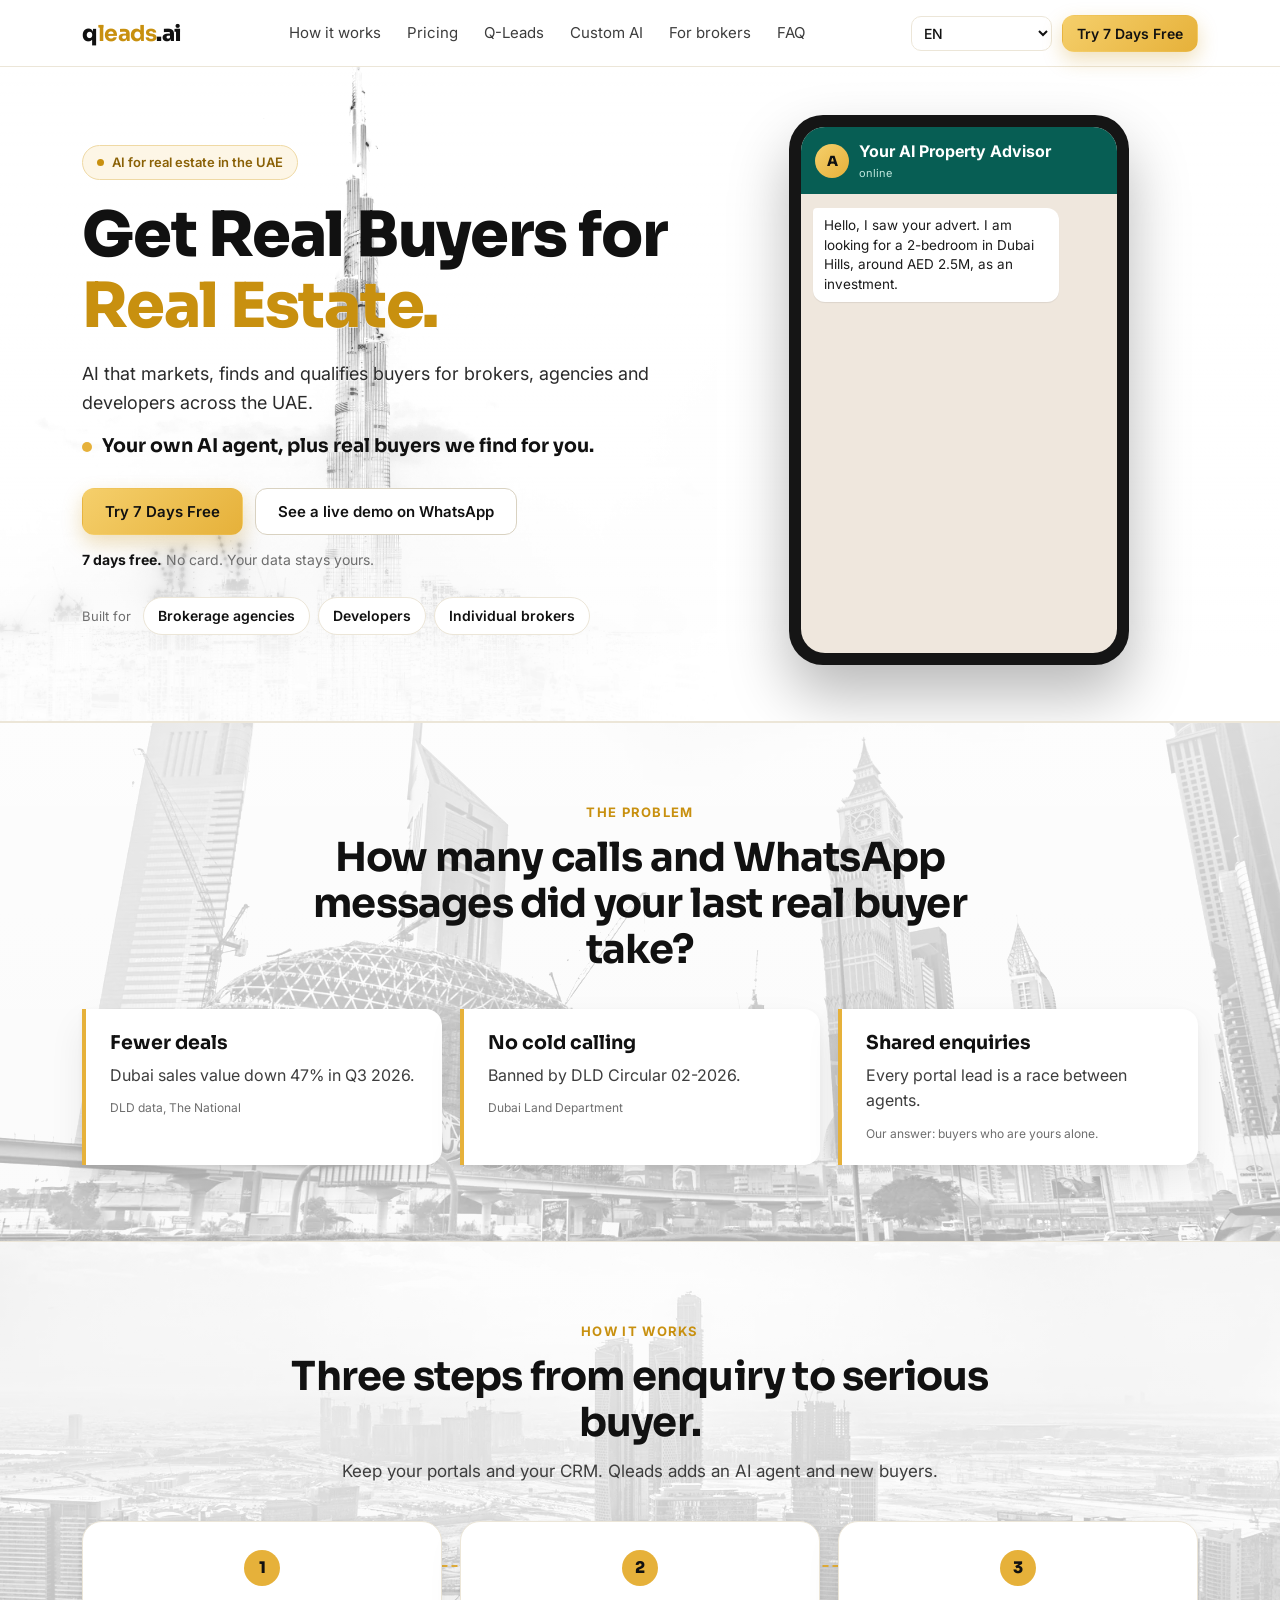
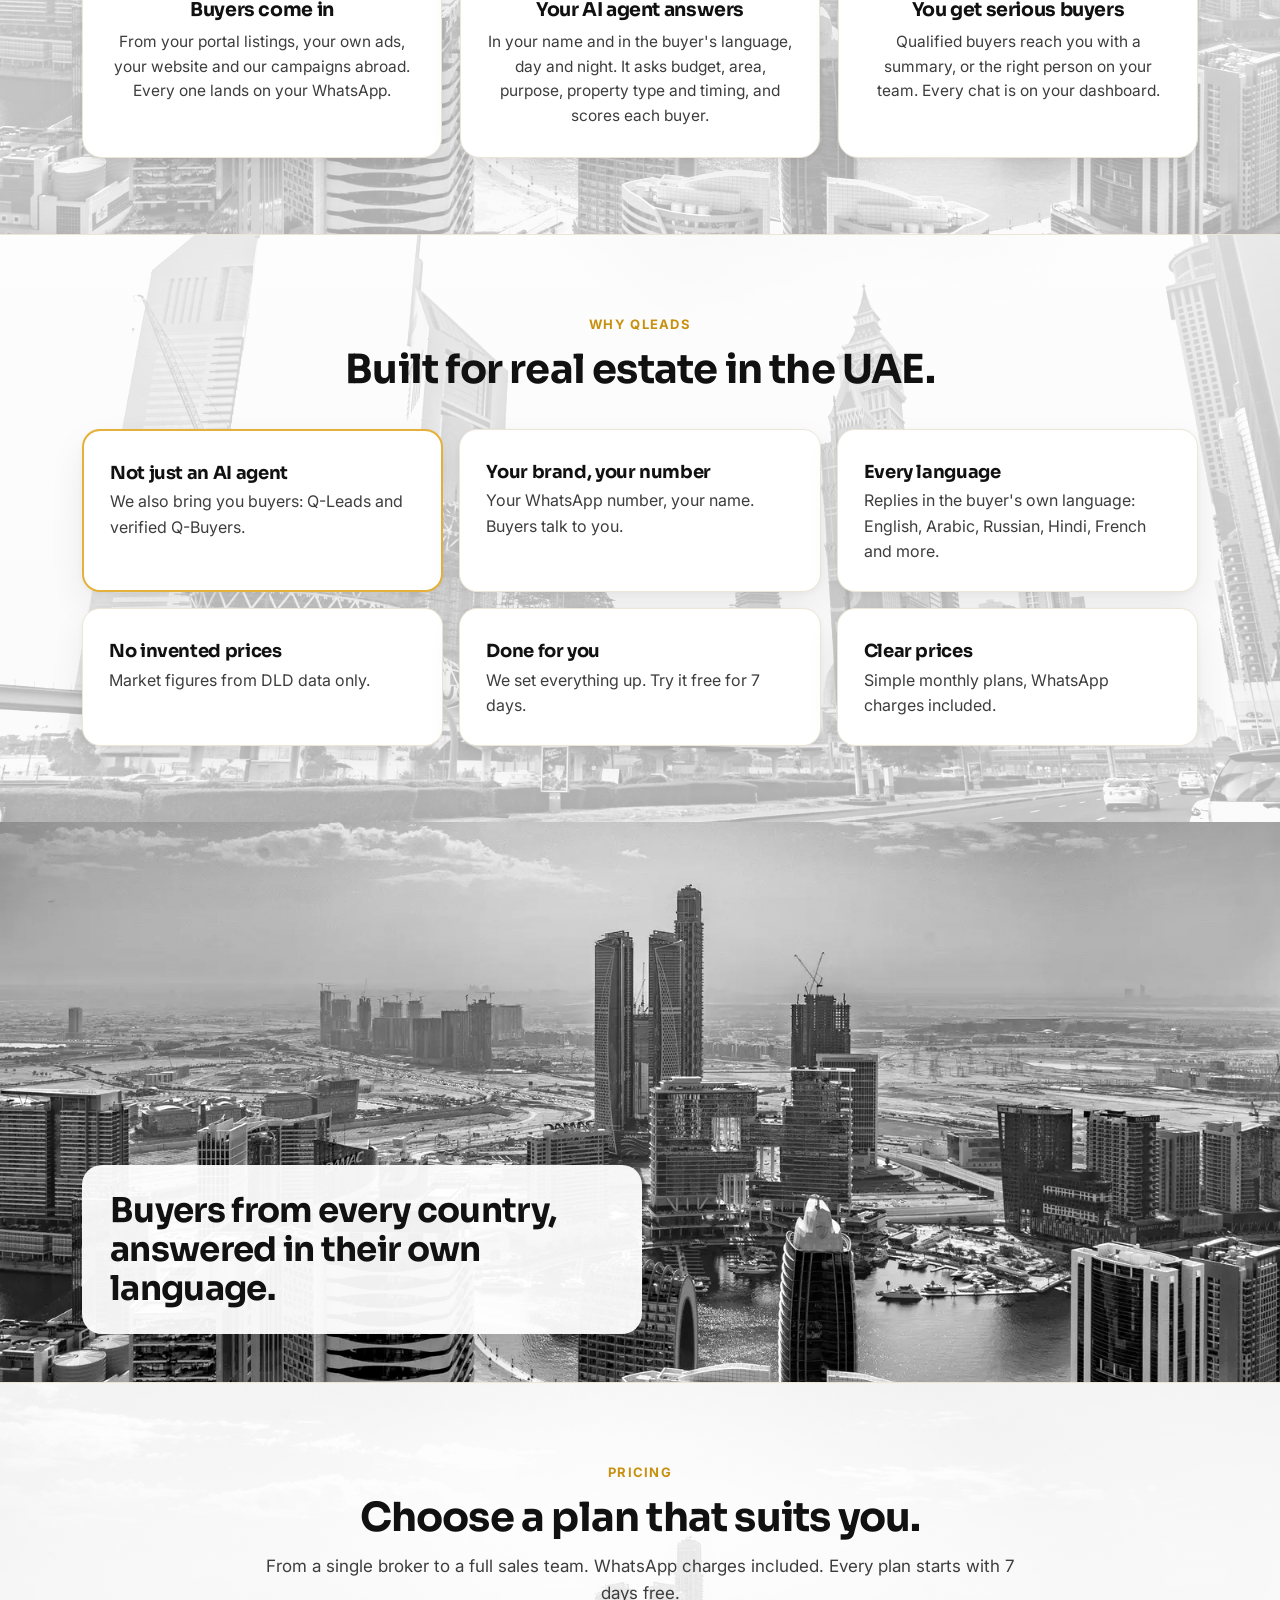
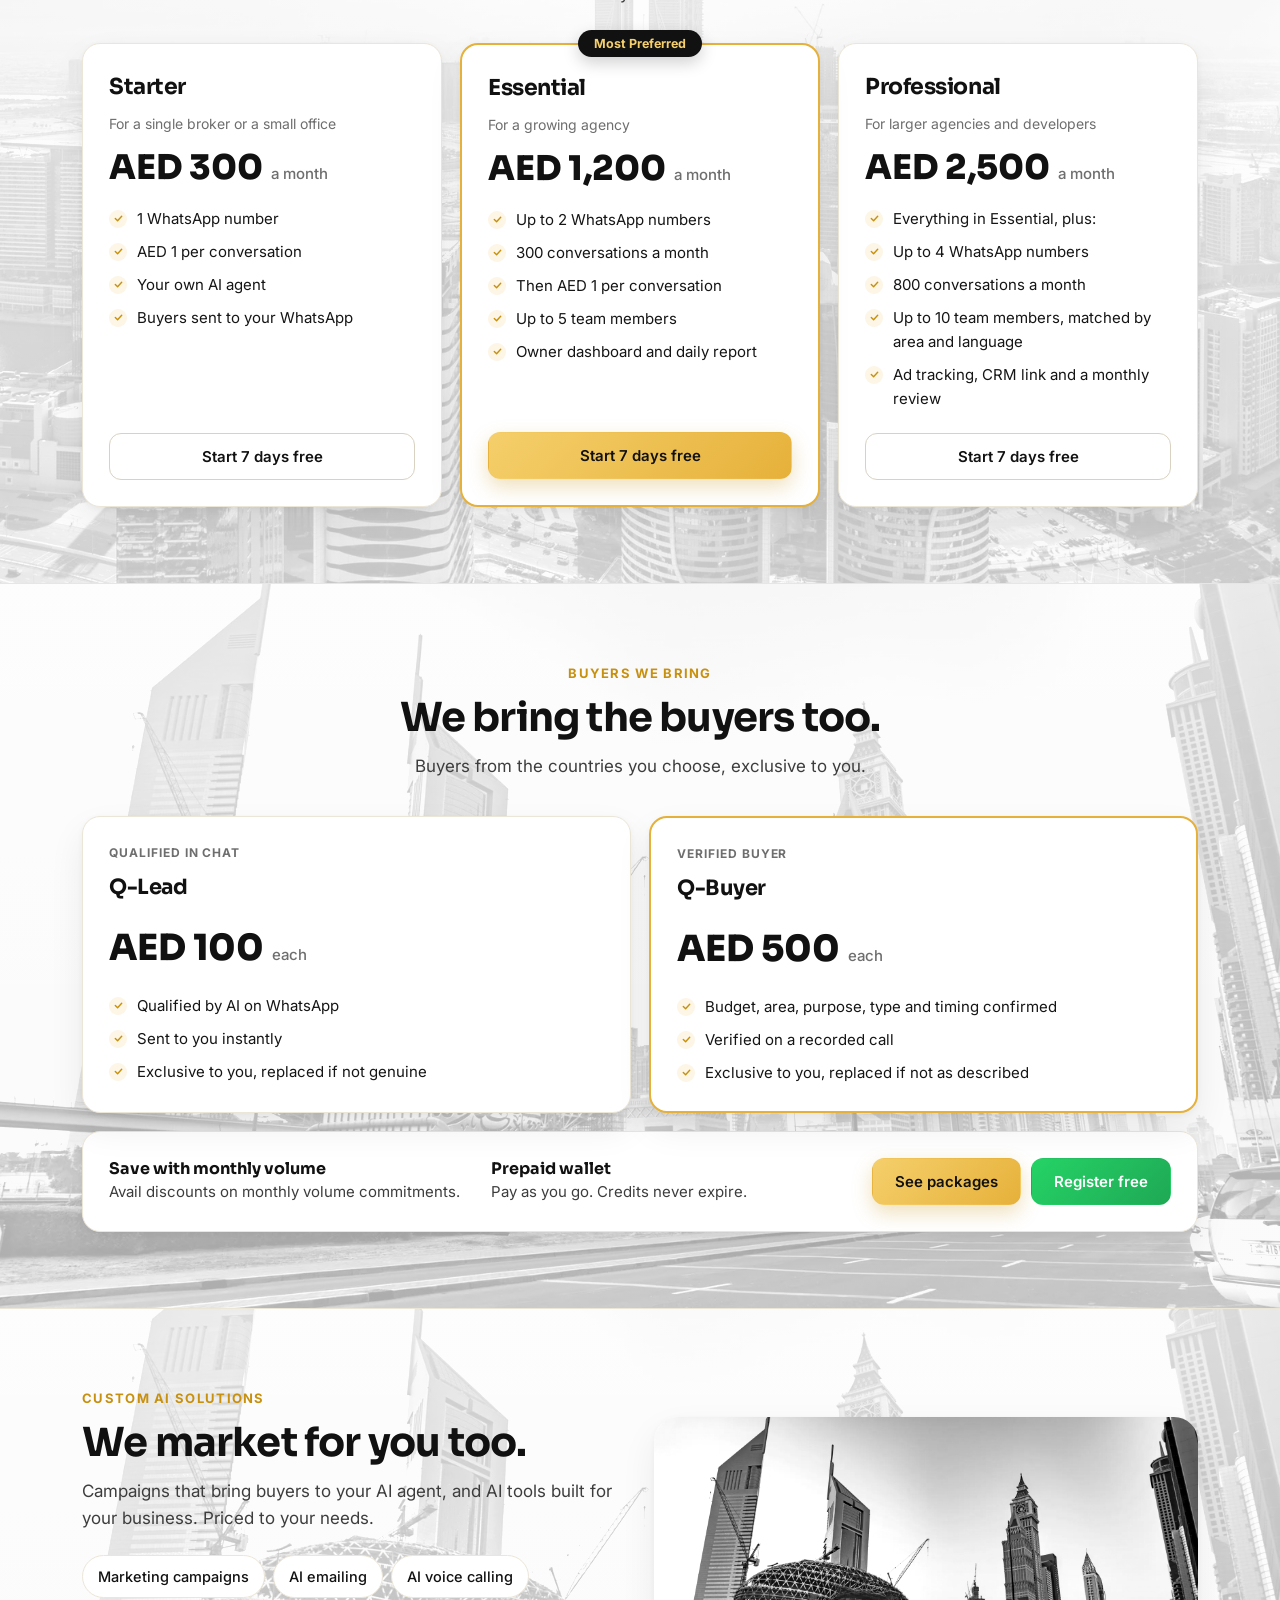
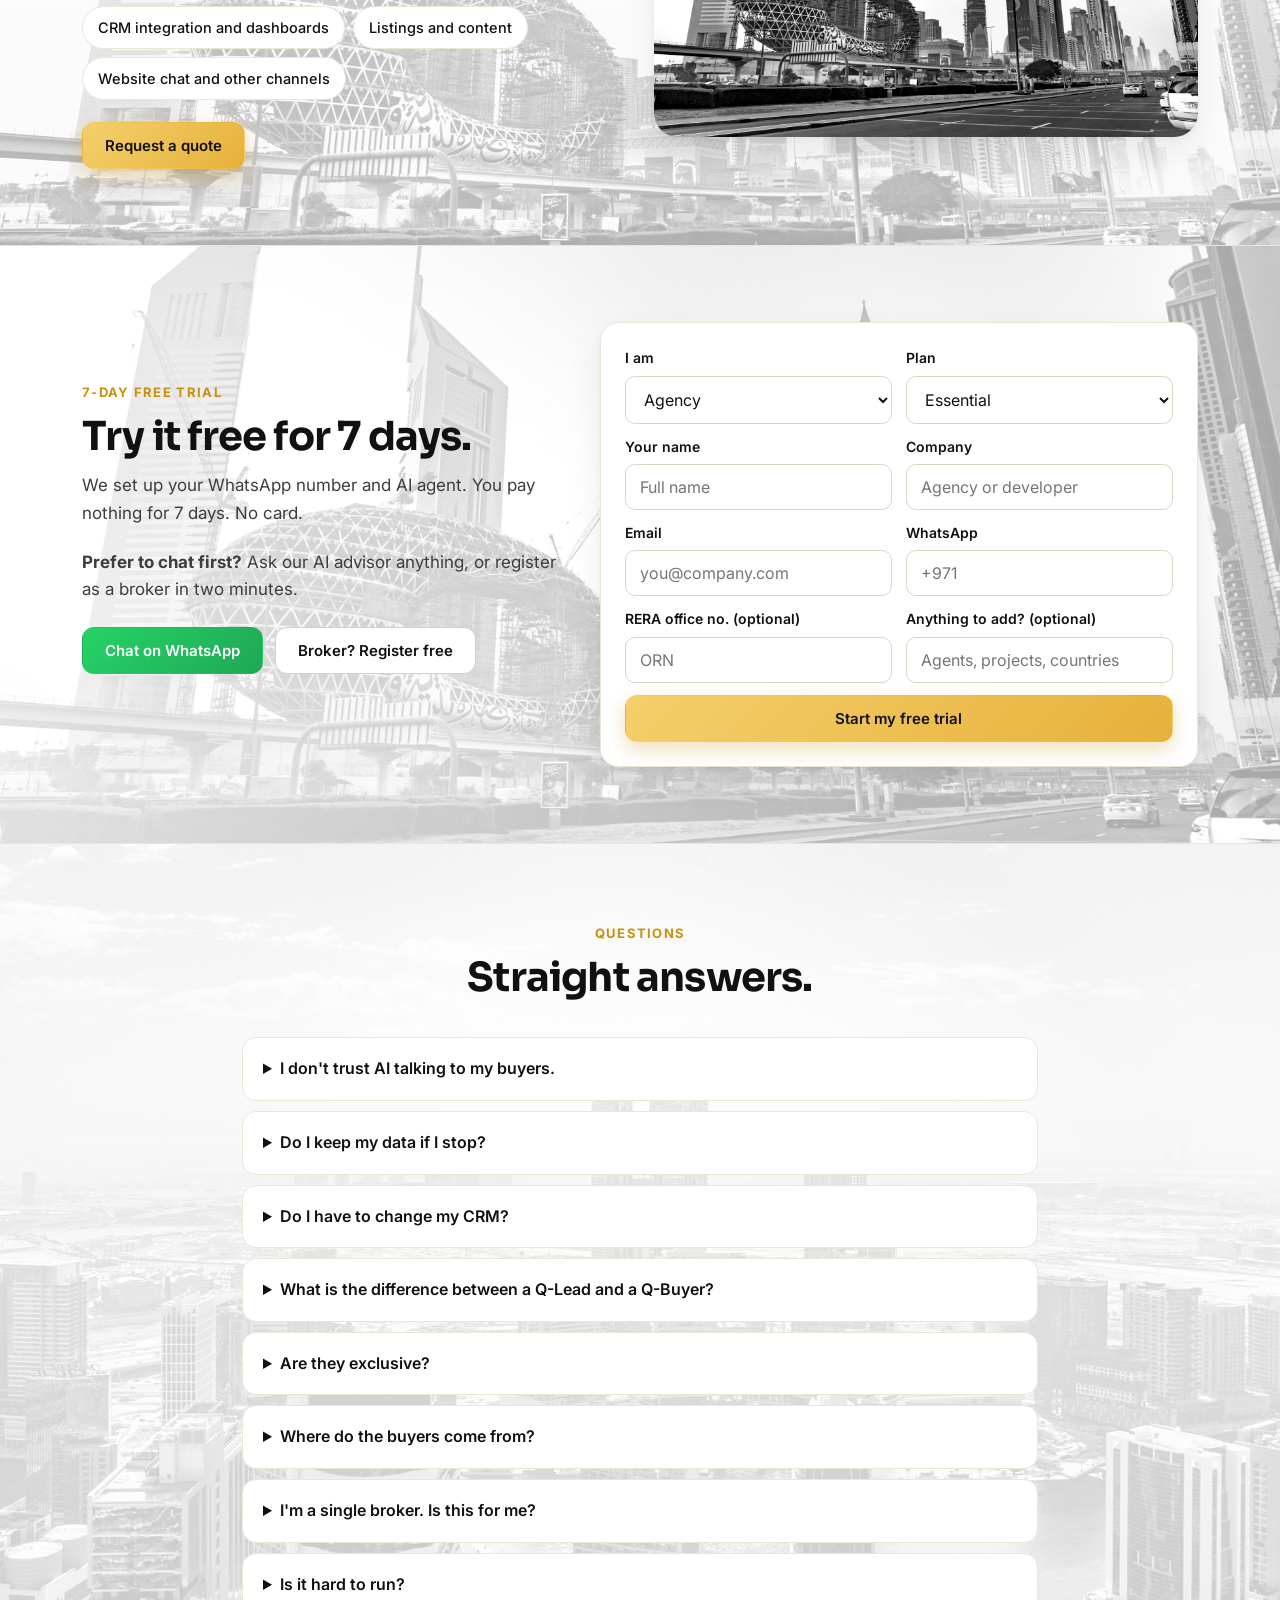
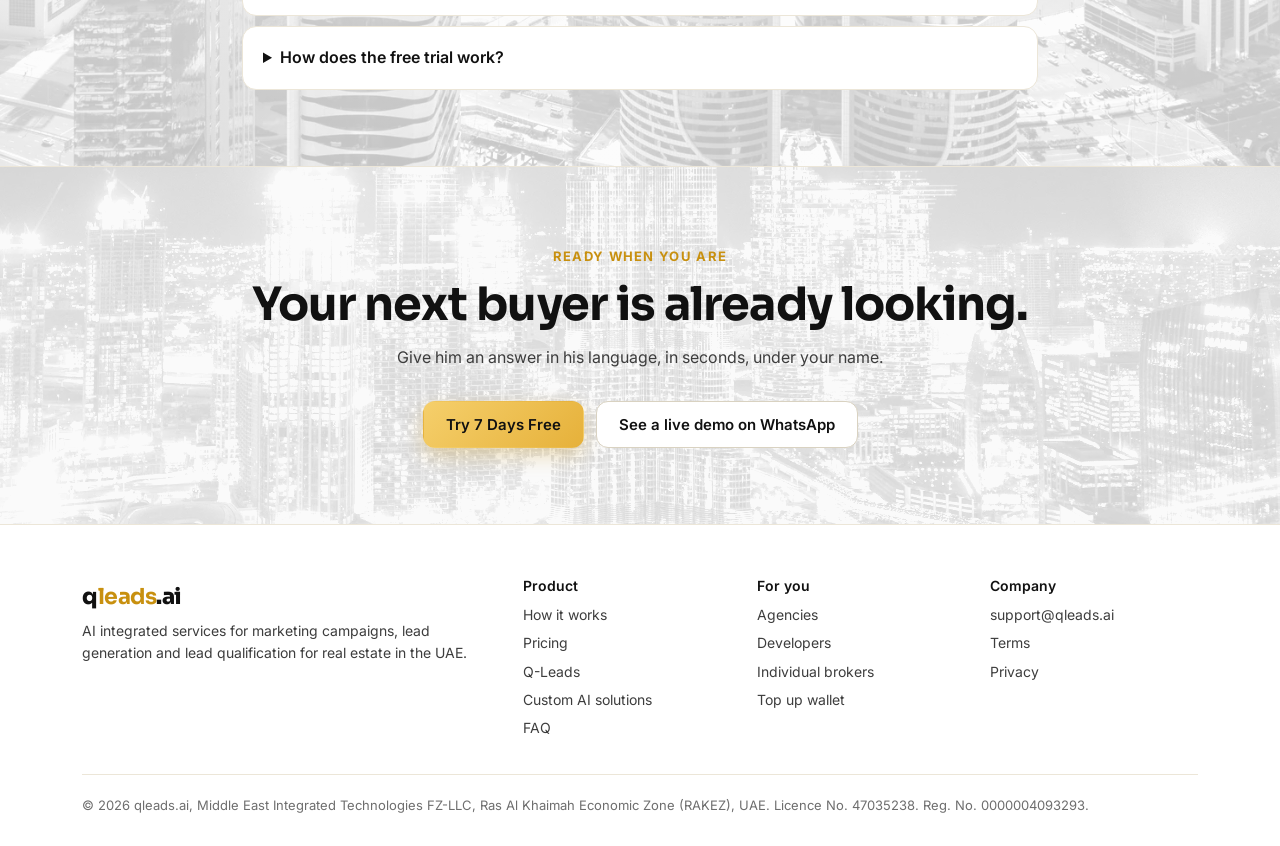
==== index.html @ 432ee0e4 "Custom AI section: Request a quote button; form takes a custom request with tick boxes Co-Authored-B" ====
<!doctype html>
<html lang="en">
<head>
<meta charset="utf-8" />
<meta name="viewport" content="width=device-width, initial-scale=1" />
<title>Qleads: Real buyers for real estate in the UAE</title>
<meta name="description" content="AI integrated services for marketing campaigns, lead generation and lead qualification for individual brokers, brokerage agencies and real estate developers in the UAE." />
<link rel="canonical" href="https://qleads.ai/" />
<meta property="og:title" content="Qleads: Real buyers for real estate in the UAE" />
<meta property="og:description" content="AI integrated services for marketing campaigns, lead generation and lead qualification for individual brokers, brokerage agencies and real estate developers in the UAE." />
<meta property="og:url" content="https://qleads.ai/" />
<meta property="og:image" content="https://qleads.ai/assets/img/hero-dubai-desktop.jpg" />
<meta name="theme-color" content="#ffffff" />
<link rel="icon" href="/favicon.svg" type="image/svg+xml" />
<link rel="preconnect" href="https://fonts.googleapis.com" />
<link rel="preconnect" href="https://fonts.gstatic.com" crossorigin />
<link href="https://fonts.googleapis.com/css2?family=Sora:wght@500;600;700;800&family=Inter:wght@400;500;600&display=swap" rel="stylesheet" />
<link rel="stylesheet" href="/assets/site.css?v=5dafae64" />
</head>
<body>
<header>
  <div class="wrap nav">
    <a class="logo" href="/">q<b>leads</b>.ai</a>
    <nav class="links">
      <a href="/#how">How it works</a>
      <a href="/#pricing">Pricing</a>
      <a href="/#qleads">Q-Leads</a>
      <a href="/#custom">Custom AI</a>
      <a href="/brokers">For brokers</a>
      <a href="/#faq">FAQ</a>
    </nav>
    <div class="right">
      <select class="lang" aria-label="Language">
        <option value="en">EN</option><option disabled>العربية (soon)</option><option disabled>Русский (soon)</option><option disabled>हिन्दी (soon)</option><option disabled>Français (soon)</option>
      </select>
      <a class="btn btn-gold btn-sm" href="/#trial">Try 7 Days Free</a>
    </div>
  </div>
</header>
<main>

<!-- 1 HERO -->
<div class="hero">
  <div class="wrap">
    <div>
      <span class="eyebrow"><i></i>AI for real estate in the UAE</span>
      <h1>Get Real Buyers for <span>Real Estate.</span></h1>
      <p class="lead">AI that markets, finds and qualifies buyers for brokers, agencies and developers across the UAE.</p>
      <p class="punch">Your own AI agent, plus real buyers we find for you.</p>
      <div class="ctas">
        <a class="btn btn-gold" href="#trial">Try 7 Days Free</a>
        <a class="btn btn-line" href="https://wa.me/971501483346?text=Demo">See a live demo on WhatsApp</a>
      </div>
      <div class="trust"><b>7 days free.</b> No card. Your data stays yours.</div>
      <div class="built"><small>Built for</small><a href="#pricing">Brokerage agencies</a><a href="#pricing">Developers</a><a href="/brokers">Individual brokers</a></div>
    </div>

    <div class="journey" aria-label="Animated example of a buyer enquiry handled on WhatsApp">
      <div class="phone">
        <div class="screen">
          <div class="wa-top"><div class="av">A</div><div><b>Your AI Property Advisor</b><small>online</small></div></div>
          <div class="chat" id="chat">
            <div class="b in msg" data-step="1">Hello, I saw your advert. I am looking for a 2-bedroom in Dubai Hills, around AED 2.5M, as an investment.</div>
            <div class="b out msg" data-step="2">Welcome. Happy to help. Would you prefer ready or off-plan, and when are you planning to buy?</div>
            <div class="b in msg" data-step="3">Ready. Within the next three months.</div>
            <div class="b out msg" data-step="3">Thank you. May a specialist call you to confirm the details?</div>
            <div class="b in msg" data-step="3">Yes, please.</div>
            <div class="tag msg" data-step="4">Qualified buyer <b>Score 86/100</b></div>
            <div class="tag msg" data-step="5" style="background:#1fa855">Sent to you or your team, with a summary</div>
            <div class="typing" id="typing"><i></i><i></i><i></i></div>
          </div>
        </div>
      </div>
    </div>
  </div>
</div>

<!-- 2 PROBLEM -->
<section class="bgimg bg-szr">
  <div class="wrap">
    <div class="head center">
      <span class="k">The problem</span>
      <h2>How many calls and WhatsApp messages did your last real buyer take?</h2>
    </div>
    <div class="prob">
      <div class="pc"><b>Fewer deals</b>Dubai sales value down 47% in Q3 2026.<small>DLD data, The National</small></div>
      <div class="pc"><b>No cold calling</b>Banned by DLD Circular 02-2026.<small>Dubai Land Department</small></div>
      <div class="pc"><b>Shared enquiries</b>Every portal lead is a race between agents.<small>Our answer: buyers who are yours alone.</small></div>
    </div>
  </div>
</section>

<!-- 3 FLOW -->
<section id="how" class="bgimg bg-bb">
  <div class="wrap">
    <div class="head center">
      <span class="k">How it works</span>
      <h2>Three steps from enquiry to serious buyer.</h2>
      <p>Keep your portals and your CRM. Qleads adds an AI agent and new buyers.</p>
    </div>
    <div class="how3">
      <div class="hstep">
        <div class="hnum">1</div>
        <h3>Buyers come in</h3>
        <p>From your portal listings, your own ads, your website and our campaigns abroad. Every one lands on your WhatsApp.</p>
      </div>
      <div class="hstep">
        <div class="hnum">2</div>
        <h3>Your AI agent answers</h3>
        <p>In your name and in the buyer's language, day and night. It asks budget, area, purpose, property type and timing, and scores each buyer.</p>
      </div>
      <div class="hstep">
        <div class="hnum">3</div>
        <h3>You get serious buyers</h3>
        <p>Qualified buyers reach you with a summary, or the right person on your team. Every chat is on your dashboard.</p>
      </div>
    </div>
  </div>
</section>

<!-- 5 WHY -->
<section id="why" class="bgimg bg-szr">
  <div class="wrap">
    <div class="head center">
      <span class="k">Why Qleads</span>
      <h2>Built for real estate in the UAE.</h2>
    </div>
    <div class="why">
      <div class="card" style="border:2px solid var(--gold-2)"><h3>Not just an AI agent</h3><p>We also bring you buyers: Q-Leads and verified Q-Buyers.</p></div>
      <div class="card"><h3>Your brand, your number</h3><p>Your WhatsApp number, your name. Buyers talk to you.</p></div>
      <div class="card"><h3>Every language</h3><p>Replies in the buyer's own language: English, Arabic, Russian, Hindi, French and more.</p></div>
      <div class="card"><h3>No invented prices</h3><p>Market figures from DLD data only.</p></div>
      <div class="card"><h3>Done for you</h3><p>We set everything up. Try it free for 7 days.</p></div>
      <div class="card"><h3>Clear prices</h3><p>Simple monthly plans, WhatsApp charges included.</p></div>
    </div>
  </div>
</section>

<!-- 6 PRICING -->
<div class="band">
  <div class="wrap"><div class="bandbox"><h2>Buyers from every country, answered in their own language.</h2></div></div>
</div>

<section id="pricing" class="bgimg bg-bb bg-strong">
  <div class="wrap">
    <div class="head center">
      <span class="k">Pricing</span>
      <h2>Choose a plan that suits you.</h2>
      <p>From a single broker to a full sales team. WhatsApp charges included. Every plan starts with 7 days free.</p>
    </div>
    <div class="plans3">
      <div class="card plan">
        <h3>Starter</h3>
        <div class="for">For a single broker or a small office</div>
        <div class="amt">AED 300 <small>a month</small></div>
        <ul class="chk">
          <li>1 WhatsApp number</li>
          <li>AED 1 per conversation</li>
          <li>Your own AI agent</li>
          <li>Buyers sent to your WhatsApp</li>
        </ul>
        <a class="btn btn-line" href="#trial">Start 7 days free</a>
      </div>
      <div class="card plan pro">
        <span class="badge">Most Preferred</span>
        <h3>Essential</h3>
        <div class="for">For a growing agency</div>
        <div class="amt">AED 1,200 <small>a month</small></div>
        <ul class="chk">
          <li>Up to 2 WhatsApp numbers</li>
          <li>300 conversations a month</li>
          <li>Then AED 1 per conversation</li>
          <li>Up to 5 team members</li>
          <li>Owner dashboard and daily report</li>
        </ul>
        <a class="btn btn-gold" href="#trial">Start 7 days free</a>
      </div>
      <div class="card plan">
        <h3>Professional</h3>
        <div class="for">For larger agencies and developers</div>
        <div class="amt">AED 2,500 <small>a month</small></div>
        <ul class="chk">
          <li>Everything in Essential, plus:</li>
          <li>Up to 4 WhatsApp numbers</li>
          <li>800 conversations a month</li>
          <li>Up to 10 team members, matched by area and language</li>
          <li>Ad tracking, CRM link and a monthly review</li>
        </ul>
        <a class="btn btn-line" href="#trial">Start 7 days free</a>
      </div>
    </div>
  </div>
</section>

<!-- 6b Q-LEADS -->
<section id="qleads" class="bgimg bg-szr">
  <div class="wrap">
    <div class="head center">
      <span class="k">Buyers we bring</span>
      <h2>We bring the buyers too.</h2>
      <p>Buyers from the countries you choose, exclusive to you.</p>
    </div>
    <div class="two">
      <div class="card">
        <div class="lbl">Qualified in chat</div>
        <h3>Q-Lead</h3>
        <div class="amt">AED 100 <small>each</small></div>
        <ul class="chk"><li>Qualified by AI on WhatsApp</li><li>Sent to you instantly</li><li>Exclusive to you, replaced if not genuine</li></ul>
      </div>
      <div class="card" style="border:2px solid var(--gold-2)">
        <div class="lbl">Verified buyer</div>
        <h3>Q-Buyer</h3>
        <div class="amt">AED 500 <small>each</small></div>
        <ul class="chk"><li>Budget, area, purpose, type and timing confirmed</li><li>Verified on a recorded call</li><li>Exclusive to you, replaced if not as described</li></ul>
      </div>
    </div>
    <div class="card disc">
      <div><b>Save with monthly volume</b><span>Avail discounts on monthly volume commitments.</span></div>
      <div><b>Prepaid wallet</b><span>Pay as you go. Credits never expire.</span></div>
      <div class="acts"><button class="btn btn-gold" type="button" onclick="document.getElementById('packs').classList.toggle('open')">See packages</button><a class="btn btn-wa" href="https://wa.me/971501483346?text=I%27d%20like%20to%20register%20as%20a%20qleads%20broker">Register free</a></div>
    </div>
    <div class="card packs" id="packs">
      <h3>Monthly packages</h3>
      <table>
        <tr><th>Each month</th><th>Q-Leads</th><th>Q-Buyers</th></tr>
        <tr><td>10 (save 10%)</td><td>AED 900</td><td>AED 4,500</td></tr>
        <tr><td>15 (save 15%)</td><td>AED 1,275</td><td>AED 6,375</td></tr>
        <tr><td>20 (save 20%)</td><td>AED 1,600</td><td>AED 8,000</td></tr>
      </table>
      <p class="fine">Need more? <a href="mailto:support@qleads.ai?subject=Packages" style="color:var(--gold);font-weight:600">Ask us</a>.</p>
    </div>
  </div>
</section>

<!-- 8 CUSTOM -->
<section id="custom" class="bgimg bg-szr">
  <div class="wrap split">
    <div>
      <div class="head" style="margin-bottom:22px">
        <span class="k">Custom AI solutions</span>
        <h2>We market for you too.</h2>
        <p>Campaigns that bring buyers to your AI agent, and AI tools built for your business. Priced to your needs.</p>
      </div>
      <div class="chips">
        <span class="chip">Marketing campaigns</span><span class="chip">AI emailing</span><span class="chip">AI voice calling</span>
        <span class="chip">CRM integration and dashboards</span><span class="chip">Listings and content</span><span class="chip">Website chat and other channels</span>
      </div>
      <p style="margin-top:22px"><a class="btn btn-gold" id="quotebtn" href="#trial">Request a quote</a></p>
    </div>
    <div class="photo"></div>
  </div>
</section>

<!-- 9 TRIAL / TWO PATH -->
<section id="trial" class="trial">
  <div class="wrap">
    <div class="head">
      <span class="k">7-day free trial</span>
      <h2>Try it free for 7 days.</h2>
      <p>We set up your WhatsApp number and AI agent. You pay nothing for 7 days. No card.</p>
      <p style="margin-top:22px"><b>Prefer to chat first?</b> Ask our AI advisor anything, or register as a broker in two minutes.</p>
      <div class="alt"><a class="btn btn-wa" href="https://wa.me/971501483346?text=Demo">Chat on WhatsApp</a><a class="btn btn-line" href="https://wa.me/971501483346?text=I%27d%20like%20to%20register%20as%20a%20qleads%20broker">Broker? Register free</a></div>
    </div>
    <form class="card" id="trialform" method="post" action="https://aisha-webhook-production.up.railway.app/enterprise/trial">
      <input type="text" name="website" tabindex="-1" autocomplete="off" aria-hidden="true" style="position:absolute;left:-9999px;width:1px;height:1px;opacity:0" />
      <div class="row2">
        <label>I am<select name="type"><option>Agency</option><option>Developer</option><option value="Individual broker">Individual broker</option></select></label>
        <label>Plan<select name="plan" id="planpick"><option>Starter</option><option selected>Essential</option><option>Professional</option><option>Not sure</option><option value="Custom">Custom AI solution</option></select></label>
      </div>
      <div class="row2">
        <label>Your name<input name="name" placeholder="Full name" required /></label>
        <label>Company<input name="company" placeholder="Agency or developer" /></label>
      </div>
      <div class="row2">
        <label>Email<input name="email" type="email" placeholder="you@company.com" required /></label>
        <label>WhatsApp<input name="whatsapp" placeholder="+971" required /></label>
      </div>
      <div class="row2">
        <label>RERA office no. (optional)<input name="orn" placeholder="ORN" /></label>
        <label>Anything to add? (optional)<input name="need" placeholder="Agents, projects, countries" /></label>
      </div>
      <fieldset id="wants" class="wants" hidden>
        <legend>What would you like a quote for?</legend>
        <label><input type="checkbox" name="want" value="Marketing campaigns" /> Marketing campaigns</label>
        <label><input type="checkbox" name="want" value="AI emailing" /> AI emailing</label>
        <label><input type="checkbox" name="want" value="AI voice calling" /> AI voice calling</label>
        <label><input type="checkbox" name="want" value="CRM integration and dashboards" /> CRM integration and dashboards</label>
        <label><input type="checkbox" name="want" value="Listings and content" /> Listings and content</label>
        <label><input type="checkbox" name="want" value="Website chat and other channels" /> Website chat and other channels</label>
      </fieldset>
      <button class="btn btn-gold" type="submit" id="trialsubmit">Start my free trial</button>
    </form>
  </div>
</section>

<!-- 10 FAQ -->
<section id="faq" class="bgimg bg-bb bg-strong">
  <div class="wrap" style="max-width:860px">
    <div class="head center"><span class="k">Questions</span><h2>Straight answers.</h2></div>
    <details><summary>I don't trust AI talking to my buyers.</summary><p>It follows your rules, never invents prices, and hands the buyer to you or your team whenever he asks. You see every chat.</p></details>
    <details><summary>Do I keep my data if I stop?</summary><p>Yes. Your buyers and chats belong to you.</p></details>
    <details><summary>Do I have to change my CRM?</summary><p>No. Professional sends every enquiry to your CRM. On other plans you can export them.</p></details>
    <details><summary>What is the difference between a Q-Lead and a Q-Buyer?</summary><p>A Q-Lead is qualified by AI in chat and sent to you instantly. A Q-Buyer has also confirmed five key points and been verified on a recorded call.</p></details>
    <details><summary>Are they exclusive?</summary><p>Yes. Each goes to one broker only and is never resold.</p></details>
    <details><summary>Where do the buyers come from?</summary><p>Our own advertising in the countries you choose. Every buyer contacted us first.</p></details>
    <details><summary>I'm a single broker. Is this for me?</summary><p>Yes. Start with Starter, or simply buy Q-Leads and Q-Buyers.</p></details>
    <details><summary>Is it hard to run?</summary><p>No. We set it up and look after it.</p></details>
    <details><summary>How does the free trial work?</summary><p>7 days free, set up by us, all charges on us, no card. Then continue on your plan, or stop.</p></details>
  </div>
</section>

<!-- 11 FINAL -->
<section class="final">
  <div class="wrap">
    <span class="k">Ready when you are</span>
    <h2 style="margin:10px 0 14px">Your next buyer is already looking.</h2>
    <p>Give him an answer in his language, in seconds, under your name.</p>
    <div class="ctas"><a class="btn btn-gold" href="#trial">Try 7 Days Free</a><a class="btn btn-line" href="https://wa.me/971501483346?text=Demo">See a live demo on WhatsApp</a></div>
  </div>
</section>

</main>
<div class="bar"><a class="btn btn-gold btn-sm" href="#trial">Try 7 Days Free</a><a class="btn btn-line btn-sm" href="https://wa.me/971501483346?text=Demo">WhatsApp demo</a></div>
<footer>
  <div class="wrap">
    <div class="fcols">
      <div><a class="logo" href="/">q<b>leads</b>.ai</a><p style="margin-top:10px">AI integrated services for marketing campaigns, lead generation and lead qualification for real estate in the UAE.</p></div>
      <div><h4>Product</h4><a href="/#how">How it works</a><a href="/#pricing">Pricing</a><a href="/#qleads">Q-Leads</a><a href="/#custom">Custom AI solutions</a><a href="/#faq">FAQ</a></div>
      <div><h4>For you</h4><a href="/#pricing">Agencies</a><a href="/#pricing">Developers</a><a href="/brokers">Individual brokers</a><a href="/topup">Top up wallet</a></div>
      <div><h4>Company</h4><a href="mailto:support@qleads.ai">support@qleads.ai</a><a href="/terms">Terms</a><a href="/privacy">Privacy</a></div>
    </div>
    <div class="legal">© 2026 qleads.ai, Middle East Integrated Technologies FZ-LLC, Ras Al Khaimah Economic Zone (RAKEZ), UAE. Licence No. 47035238. Reg. No. 0000004093293.</div>
  </div>
</footer>
<script>
(function(){
  var msgs=[].slice.call(document.querySelectorAll('#chat .msg'));
  var typing=document.getElementById('typing');
  var steps=[].slice.call(document.querySelectorAll('#track div'));
  var i=0;
  function mark(s){steps.forEach(function(d){d.classList.toggle('on',+d.dataset.s<=s)});}
  function reset(){msgs.forEach(function(m){m.classList.remove('show')});mark(0);i=0;setTimeout(next,900);}
  function next(){
    if(i>=msgs.length){setTimeout(reset,4500);return;}
    var m=msgs[i];
    var isOut=m.classList.contains('out');
    if(isOut){m.parentNode.insertBefore(typing,m);typing.classList.add('show');}
    setTimeout(function(){
      typing.classList.remove('show');
      m.classList.add('show');mark(+m.dataset.step);i++;
      setTimeout(next, m.classList.contains('tag')?1300:1700);
    }, isOut?1100:500);
  }
  reset();
  // ROI
  function roi(){
    var p=+document.getElementById('price').value||0, c=+document.getElementById('comm').value||0, pl=+document.getElementById('plan').value;
    var v=Math.round(p*c/100);
    document.getElementById('v1').textContent='AED '+v.toLocaleString('en-US');
    document.getElementById('v2').textContent=Math.floor(v/pl)+' months';
  }
  if(document.getElementById('price')){['price','comm','plan'].forEach(function(id){document.getElementById(id).addEventListener('input',roi)});roi();}
})();
(function(){
  var pick=document.getElementById('planpick'),wants=document.getElementById('wants'),btn=document.getElementById('trialsubmit'),q=document.getElementById('quotebtn');
  if(!pick||!wants||!btn)return;
  function sync(){var c=pick.value==='Custom';wants.hidden=!c;btn.textContent=c?'Request a quote':'Start my free trial';
    if(!c){[].forEach.call(wants.querySelectorAll('input'),function(x){x.checked=false});}}
  pick.addEventListener('change',sync);
  if(q)q.addEventListener('click',function(){pick.value='Custom';sync();});
  sync();
})();
</script>
</body>
</html>
---- assets/site.css ----
:root{
  --black:#111111; --ink:#151515; --body:#3d3d3d; --muted:#6e6e6e; --line:#ece6d8;
  --gold:#c8900f; --gold-2:#e6b13a; --gold-3:#f5cf6b; --gold-soft:#fdf6e6;
  --wa:#1fa855; --wa-2:#25d366;
  --r:18px; --shadow:0 2px 6px rgba(0,0,0,.04),0 16px 36px rgba(0,0,0,.07);
}
*{box-sizing:border-box;margin:0;padding:0}
html{scroll-behavior:auto}
body{background:#fff;color:var(--body);font:16px/1.6 'Inter',system-ui,sans-serif;-webkit-font-smoothing:antialiased}
h1,h2,h3{font-family:'Sora',system-ui,sans-serif;color:var(--black);line-height:1.15;letter-spacing:-.02em}
a{color:inherit;text-decoration:none}
img{max-width:100%;display:block}
.wrap{max-width:1180px;margin:0 auto;padding:0 16px}
@media(min-width:720px){.wrap{padding:0 32px}}
.gold{color:var(--gold)}

.mock{background:var(--gold-soft);color:#7a5200;font:600 13px 'Inter',sans-serif;text-align:center;padding:7px 16px;border-bottom:1px solid var(--line)}

/* header */
header{position:sticky;top:0;z-index:20;background:rgba(255,255,255,.95);backdrop-filter:blur(10px);border-bottom:1px solid var(--line)}
.nav{display:flex;align-items:center;justify-content:space-between;height:66px;gap:12px}
.logo{font:800 22px 'Sora',sans-serif;color:var(--black);letter-spacing:-.02em}
.logo b{color:var(--gold)}
.links{display:none;gap:26px;font-size:15px;color:var(--body)}
.links a:hover{color:var(--gold)}
@media(min-width:960px){.links{display:flex}}
.right{display:flex;align-items:center;gap:10px}
.lang{border:1px solid var(--line);border-radius:10px;padding:7px 8px;font:500 14px 'Inter',sans-serif;color:var(--black);background:#fff}
.btn{display:inline-flex;align-items:center;justify-content:center;gap:8px;border-radius:12px;padding:13px 22px;font:600 15px 'Inter',sans-serif;border:1px solid transparent;cursor:pointer;white-space:nowrap;transition:transform .15s,box-shadow .15s}
.btn:hover{transform:translateY(-1px)}
.btn-gold{background:linear-gradient(135deg,var(--gold-3),var(--gold-2));color:var(--black);box-shadow:0 8px 20px rgba(200,144,15,.28)}
.btn-blue{background:var(--black);color:#fff}
.btn-blue:hover{background:#2a2a2a}
.btn-glass,.btn-line{background:#fff;color:var(--black);border-color:#d9d2c1}
.btn-wa{background:linear-gradient(135deg,var(--wa-2),var(--wa));color:#fff}
.btn-sm{padding:9px 14px;font-size:14px}

/* hero: white, Burj Khalifa on the right, faded behind the text */
.hero{position:relative;overflow:hidden;background:#fff;border-bottom:1px solid var(--line)}
.hero:before{content:"";position:absolute;top:0;bottom:0;right:0;width:100%;background:url('/assets/img/hero-dubai-desktop.webp') right 25%/cover no-repeat}
.hero:after{content:"";position:absolute;inset:0;background:linear-gradient(180deg,rgba(255,255,255,.93) 0%,rgba(255,255,255,.86) 55%,rgba(255,255,255,.35) 100%)}
@media(min-width:960px){
  .hero:before{width:72%}
  .hero:after{background:linear-gradient(90deg,#fff 0%,#fff 34%,rgba(255,255,255,.8) 46%,rgba(255,255,255,.1) 66%,rgba(255,255,255,0) 100%)}
  .hero .wrap{min-height:760px}
}
.hero .wrap{position:relative;z-index:1;display:grid;gap:40px;padding-top:60px;padding-bottom:68px}
@media(min-width:960px){.hero .wrap{grid-template-columns:1.15fr .85fr;align-items:center;padding-top:84px;padding-bottom:92px}}
.eyebrow{display:inline-flex;align-items:center;gap:8px;background:var(--gold-soft);border:1px solid #efd9a4;color:#8a6106;border-radius:999px;padding:6px 14px;font-size:13px;font-weight:600}
.eyebrow i{width:7px;height:7px;border-radius:50%;background:var(--gold)}
.hero h1{font-size:42px;margin:20px 0 18px;font-weight:800;color:var(--black)}
.hero h1 span{color:var(--gold)}
@media(min-width:720px){.hero h1{font-size:62px}}
.hero p.lead{font-size:18px;color:#2b2b2b;max-width:620px}
.ctas{display:flex;flex-wrap:wrap;gap:12px;margin-top:30px}
.ticks{display:flex;flex-wrap:wrap;gap:10px;margin-top:30px}
.ticks span{background:#fff;border:1px solid var(--line);border-radius:999px;padding:7px 14px;font-size:14px;color:var(--black);box-shadow:0 1px 2px rgba(0,0,0,.04)}

/* phone */
.phone{justify-self:center;width:100%;max-width:340px;background:#151515;border-radius:34px;padding:12px;box-shadow:0 30px 60px rgba(0,0,0,.28)}
.screen{background:#efe7dd;border-radius:24px;overflow:hidden}
.wa-top{background:#075e54;color:#fff;display:flex;align-items:center;gap:10px;padding:12px 14px}
.av{width:34px;height:34px;border-radius:50%;background:linear-gradient(135deg,var(--gold-3),var(--gold-2));display:grid;place-items:center;color:var(--black);font:800 14px 'Sora',sans-serif}
.wa-top small{display:block;font-size:11px;color:#bfe6dd}
.chat{padding:14px 12px;display:grid;gap:8px;font-size:13.5px;line-height:1.45;color:#1b1b1b}
.b{max-width:84%;padding:8px 11px;border-radius:12px;box-shadow:0 1px 1px rgba(0,0,0,.08)}
.in{background:#fff;justify-self:start;border-top-left-radius:4px}
.out{background:#dcf8c6;justify-self:end;border-top-right-radius:4px}
.tag{justify-self:center;background:var(--black);color:#fff;border-radius:10px;padding:8px 12px;font-size:12.5px;display:flex;gap:8px;align-items:center}
.tag b{color:var(--gold-3)}

/* proof strip */
.strip{background:#fff;border-bottom:1px solid var(--line)}
.strip .wrap{display:grid;grid-template-columns:repeat(2,1fr);gap:18px;padding-top:26px;padding-bottom:26px}
@media(min-width:860px){.strip .wrap{grid-template-columns:repeat(4,1fr)}}
.st b{display:block;font:700 18px 'Sora',sans-serif;color:var(--gold)}
.st span{font-size:14px;color:var(--body)}

/* sections */
section{padding:76px 0;background:#fff}
.head{max-width:760px;margin-bottom:36px}
.k{display:inline-block;font-size:13px;font-weight:700;letter-spacing:.1em;text-transform:uppercase;color:var(--gold)}
.head h2{font-size:30px;margin-top:10px}
@media(min-width:720px){.head h2{font-size:40px}}
.head p{margin-top:12px;font-size:17px}
.center{text-align:center;margin-left:auto;margin-right:auto}
.soft{background:#fff;border-top:1px solid var(--line);border-bottom:1px solid var(--line)}

.grid3{display:grid;gap:18px}
@media(min-width:900px){.grid3{grid-template-columns:repeat(3,1fr)}}
.card{background:#fff;border:1px solid var(--line);border-radius:var(--r);padding:26px;box-shadow:var(--shadow)}
.svc{position:relative;overflow:hidden}
.svc:before{content:"";position:absolute;left:0;right:0;top:0;height:5px;background:linear-gradient(90deg,var(--gold-3),var(--gold))}
.svc.c2:before{background:var(--black)}
.ico{width:50px;height:50px;border-radius:14px;display:grid;place-items:center;margin-bottom:18px;background:var(--gold-soft)}
.ico svg{width:24px;height:24px;fill:none;stroke:var(--gold);stroke-width:2;stroke-linecap:round;stroke-linejoin:round}
.lbl{font-size:12px;font-weight:700;letter-spacing:.08em;text-transform:uppercase;color:var(--muted)}
.card h3{font-size:21px;margin:6px 0 10px}
ul.chk{list-style:none;display:grid;gap:9px;margin-top:16px;font-size:15px}
ul.chk li{padding-left:28px;position:relative;color:var(--ink)}
ul.chk li:before{content:"";position:absolute;left:0;top:3px;width:18px;height:18px;border-radius:50%;background:var(--gold-soft) url("data:image/svg+xml,%3Csvg xmlns='http://www.w3.org/2000/svg' viewBox='0 0 24 24' fill='none' stroke='%23c8900f' stroke-width='3' stroke-linecap='round' stroke-linejoin='round'%3E%3Cpath d='M5 12l5 5 9-10'/%3E%3C/svg%3E") center/11px no-repeat}

/* doors */
.door{padding:0;overflow:hidden;display:flex;flex-direction:column}
.door .pic{height:160px;background-size:cover;background-position:center;position:relative}
.door .pic span{position:absolute;left:16px;bottom:14px;color:var(--black);font:700 13px 'Inter',sans-serif;background:rgba(255,255,255,.92);border-radius:999px;padding:5px 12px}
.door .body{padding:24px;display:flex;flex-direction:column;flex:1}
.door .who{font:700 22px 'Sora',sans-serif;color:var(--black)}
.door .price{margin:16px 0 4px;font:800 28px 'Sora',sans-serif;color:var(--black)}
.door .price small{font:500 14px 'Inter',sans-serif;color:var(--muted)}
.door .note{font-size:14px;color:var(--muted)}
.door .act{margin-top:auto;padding-top:20px;display:grid;gap:10px}
.door.feat{border:2px solid var(--gold-2)}

/* plans */
.plans{display:grid;gap:18px}
@media(min-width:860px){.plans{grid-template-columns:1fr 1fr}}
.plan h3{font-size:22px}
.amt{font:800 36px 'Sora',sans-serif;color:var(--black);margin:10px 0 2px}
.amt small{font:500 15px 'Inter',sans-serif;color:var(--muted)}
.plan.pro{border:2px solid var(--gold-2);position:relative}
.badge{position:absolute;top:22px;right:22px;background:var(--black);color:var(--gold-3);font:700 12px 'Inter',sans-serif;border-radius:999px;padding:5px 12px}
.qcard{margin-top:18px;display:grid;gap:16px;align-items:center;background:var(--gold-soft);border-color:#efd9a4}
@media(min-width:860px){.qcard{grid-template-columns:auto 1fr auto}}
.qcard .big{font:800 34px 'Sora',sans-serif;color:var(--black)}
.qcard .big small{display:block;font:500 14px 'Inter',sans-serif;color:var(--muted)}

/* how */
.steps{display:grid;gap:16px}
@media(min-width:900px){.steps{grid-template-columns:repeat(4,1fr)}}
.step{background:#fff;border:1px solid var(--line);border-radius:var(--r);padding:22px}
.num{width:38px;height:38px;border-radius:12px;background:var(--black);color:var(--gold-3);display:grid;place-items:center;font:700 15px 'Sora',sans-serif;margin-bottom:14px}
.step h3{font-size:17px;margin-bottom:6px}

/* custom */
.split{display:grid;gap:28px;align-items:center}
@media(min-width:960px){.split{grid-template-columns:1fr 1fr}}
.photo{border-radius:24px;min-height:320px;background:url('/assets/img/section-downtown.webp') center/cover;box-shadow:var(--shadow);position:relative;overflow:hidden}
.photo .chipbox{position:absolute;left:16px;right:16px;bottom:16px;background:rgba(255,255,255,.94);border-radius:16px;padding:16px;color:var(--black)}
.chips{display:flex;flex-wrap:wrap;gap:8px}
.chip{background:#fff;border:1px solid var(--line);border-radius:999px;padding:9px 15px;font-size:14.5px;color:var(--black);font-weight:500}
.langs{display:flex;flex-wrap:wrap;gap:6px;margin-top:10px}
.langs span{background:var(--gold-soft);color:#8a6106;border-radius:8px;padding:5px 10px;font-size:13.5px;font-weight:600}

/* trial: white, Business Bay faded behind */
.trial{position:relative;background:#fff;overflow:hidden;border-top:1px solid var(--line)}
.trial:before{content:"";position:absolute;inset:0;background:url('/assets/img/section-downtown.webp') center/cover}
.trial:after{content:"";position:absolute;inset:0;background:linear-gradient(90deg,rgba(255,255,255,.94),rgba(255,255,255,.8))}
.trial .wrap{position:relative;z-index:1;display:grid;gap:28px}
@media(min-width:960px){.trial .wrap{grid-template-columns:.9fr 1.1fr;align-items:start}}
form{display:grid;gap:14px;color:var(--body)}
.row2{display:grid;gap:14px}
@media(min-width:600px){.row2{grid-template-columns:1fr 1fr}}
label{font-size:14px;font-weight:600;color:var(--black);display:grid;gap:6px}
input,textarea{font:16px 'Inter',sans-serif;padding:12px 14px;border:1px solid #ddd5c3;border-radius:10px;background:#fff;color:var(--black);width:100%}
textarea{min-height:90px;resize:vertical}
.seg{display:flex;flex-wrap:wrap;gap:8px}
.seg label{display:flex;align-items:center;gap:8px;font-weight:500;border:1px solid #ddd5c3;border-radius:10px;padding:10px 14px;cursor:pointer}
.seg input{width:auto;accent-color:var(--gold)}

/* faq */
details{background:#fff;border:1px solid var(--line);border-radius:14px;padding:18px 20px}
details+details{margin-top:10px}
summary{font-weight:600;color:var(--black);cursor:pointer}
details p{margin-top:10px}

footer{background:#fff;border-top:1px solid var(--line);color:var(--body);padding:52px 0 30px;font-size:14px}
.fcols{display:grid;gap:26px;margin-bottom:28px}
@media(min-width:760px){.fcols{grid-template-columns:2fr 1fr 1fr 1fr}}
footer h4{color:var(--black);font:600 14px 'Inter',sans-serif;margin-bottom:10px}
footer a{display:block;margin:6px 0;color:var(--body)}
footer a:hover{color:var(--gold)}
.legal{border-top:1px solid var(--line);padding-top:20px;font-size:13px;color:var(--muted)}

/* ===== additions, 23 Nov rebuild ===== */
.trust{margin-top:14px;font-size:14px;color:var(--muted)}
.trust b{color:var(--black)}
.built{display:flex;flex-wrap:wrap;gap:8px;margin-top:26px;align-items:center}
.built small{font-size:13px;color:var(--muted);margin-right:4px}
.built a{background:#fff;border:1px solid var(--line);border-radius:999px;padding:7px 14px;font-size:14px;color:var(--black);font-weight:600}
.built a:hover{border-color:var(--gold-2)}

/* animated journey */
.journey{justify-self:center;width:100%;max-width:360px}
.chat{min-height:330px;align-content:start}
.msg{opacity:0;transform:translateY(8px);transition:opacity .35s,transform .35s}
.msg.show{opacity:1;transform:none}
.typing{justify-self:start;background:#fff;border-radius:12px;padding:9px 12px;display:none;gap:4px}
.typing.show{display:flex}
.typing i{width:6px;height:6px;border-radius:50%;background:#9aa0a6;animation:blink 1s infinite}
.typing i:nth-child(2){animation-delay:.2s}.typing i:nth-child(3){animation-delay:.4s}
@keyframes blink{0%,80%,100%{opacity:.25}40%{opacity:1}}
.track{margin-top:14px;background:#fff;border:1px solid var(--line);border-radius:16px;padding:12px 14px;display:grid;gap:7px;box-shadow:var(--shadow)}
.track div{display:flex;align-items:center;gap:10px;font-size:13.5px;color:#9a9a9a;transition:color .3s}
.track span{width:22px;height:22px;flex:none;border-radius:50%;border:2px solid #ddd5c3;display:grid;place-items:center;font:700 11px 'Sora',sans-serif;color:#b5ad9b;transition:all .3s}
.track div.on{color:var(--black);font-weight:600}
.track div.on span{background:var(--gold-2);border-color:var(--gold-2);color:var(--black)}

/* problem */
.prob{display:grid;gap:18px}
@media(min-width:900px){.prob{grid-template-columns:repeat(3,1fr)}}
.pc{border-left:4px solid var(--gold-2);background:#fff;border-radius:0 16px 16px 0;padding:22px 24px;box-shadow:var(--shadow)}
.pc b{display:block;font:700 19px 'Sora',sans-serif;color:var(--black);margin-bottom:8px}
.pc small{display:block;margin-top:10px;font-size:12px;color:var(--muted)}

/* flow */
.flow{display:grid;gap:14px;align-items:stretch}
@media(min-width:960px){.flow{grid-template-columns:1fr auto 1.1fr auto 1fr;align-items:center}}
.node{background:#fff;border:1px solid var(--line);border-radius:18px;padding:20px;box-shadow:var(--shadow)}
.node h3{font-size:17px;margin-bottom:10px}
.node .row{display:flex;gap:10px;align-items:center;font-size:14.5px;padding:7px 0;border-top:1px dashed var(--line)}
.node .row:first-of-type{border-top:none}
.node.mid{background:var(--black);color:#e8e2d2;border:none;text-align:center}
.node.mid h3{color:var(--gold-3);font-size:20px}
.node.mid p{font-size:14.5px}
.arrow{justify-self:center;color:var(--gold);font:800 28px 'Sora',sans-serif;transform:rotate(90deg)}
@media(min-width:960px){.arrow{transform:none}}
.dot{width:9px;height:9px;border-radius:50%;background:var(--gold-2);flex:none}

/* steps 5 */
.steps5{display:grid;gap:14px}
@media(min-width:960px){.steps5{grid-template-columns:repeat(5,1fr)}}

/* why */
.why{display:grid;gap:16px}
@media(min-width:700px){.why{grid-template-columns:1fr 1fr}}
@media(min-width:1000px){.why{grid-template-columns:repeat(3,1fr)}}
.why .card h3{font-size:18px;margin-bottom:6px}

/* pricing 3 */
.plans3{display:grid;gap:18px;align-items:stretch}
@media(min-width:960px){.plans3{grid-template-columns:repeat(3,1fr)}}
.plan{display:flex;flex-direction:column}
.plan .btn{margin-top:auto}
.plan ul.chk{margin-bottom:22px}
.plan .for{font-size:14px;color:var(--muted);margin-top:4px}
.pill2{display:inline-block;background:var(--gold-soft);color:#8a6106;border:1px solid #efd9a4;font:700 11px 'Inter',sans-serif;border-radius:999px;padding:3px 10px;margin-left:6px;vertical-align:middle}
.brokers{margin-top:18px;display:grid;gap:16px;align-items:center}
@media(min-width:860px){.brokers{grid-template-columns:auto 1fr auto}}

/* roi */
.roi{display:grid;gap:22px}
@media(min-width:900px){.roi{grid-template-columns:1fr 1fr;align-items:center}}
.roi .inputs{display:grid;gap:14px}
.roi .out{background:var(--black);color:#e8e2d2;border-radius:20px;padding:28px}
.roi .out .v{font:800 40px 'Sora',sans-serif;color:var(--gold-3);margin:4px 0 12px}
.roi .out p{font-size:15px}
.roi .out b{color:#fff}
.roi select{font:16px 'Inter',sans-serif;padding:12px 14px;border:1px solid #ddd5c3;border-radius:10px;background:#fff;color:var(--black);width:100%}
.fine{font-size:12.5px;color:var(--muted);margin-top:10px}

/* two path */
.two{display:grid;gap:18px}
@media(min-width:860px){.two{grid-template-columns:1fr 1fr}}
.two .card{display:flex;flex-direction:column;gap:12px}
.two .card .btn{align-self:flex-start}

/* final */
.final{position:relative;overflow:hidden;text-align:center;border-top:1px solid var(--line)}
.final:before{content:"";position:absolute;inset:0;background:url('/assets/img/hero-dubai-desktop.webp') center 70%/cover}
.final:after{content:"";position:absolute;inset:0;background:rgba(255,255,255,.88)}
.final .wrap{position:relative;z-index:1}
.final h2{font-size:34px}
@media(min-width:720px){.final h2{font-size:46px}}
.final .ctas{justify-content:center}
.bar{position:fixed;left:0;right:0;bottom:0;z-index:30;background:rgba(255,255,255,.96);border-top:1px solid var(--line);display:flex;gap:10px;justify-content:center;padding:10px 16px}
@media(min-width:960px){.bar{display:none}}
body{padding-bottom:64px}
@media(min-width:960px){body{padding-bottom:0}}
/* big Dubai backgrounds */
.bgimg{position:relative;overflow:hidden;border-top:1px solid var(--line)}
.bgimg:before{content:"";position:absolute;inset:0;background-size:cover;background-position:center}
.bgimg:after{content:"";position:absolute;inset:0;background:linear-gradient(180deg,rgba(255,255,255,.93) 0%,rgba(255,255,255,.80) 55%,rgba(255,255,255,.62) 100%)}
.bgimg>.wrap{position:relative;z-index:1}
.bg-szr:before{background-image:url('/assets/img/section-downtown.webp')}
.bg-bb:before{background-image:url('/assets/img/section-businessbay.webp')}
.bg-burj:before{background-image:url('/assets/img/hero-dubai-desktop.webp');background-position:center 75%}
.bg-burj:after{background:linear-gradient(90deg,rgba(255,255,255,.95) 0%,rgba(255,255,255,.85) 50%,rgba(255,255,255,.35) 100%)}
.band{position:relative;min-height:460px;display:flex;align-items:flex-end;background:url('/assets/img/section-businessbay.webp') center 40%/cover;padding:48px 0}
@media(min-width:960px){.band{min-height:560px;background-attachment:fixed}}
.band .wrap{width:100%}
.bandbox{max-width:560px;background:rgba(255,255,255,.94);border-radius:20px;padding:26px 28px;box-shadow:0 20px 50px rgba(0,0,0,.18)}
.bandbox h2{font-size:28px;margin-top:8px}
@media(min-width:720px){.bandbox h2{font-size:34px}}
/* black and white backgrounds everywhere (founder, 23 Nov) */
.hero:before,.bgimg:before,.trial:before,.final:before,.pagehead:before,.band:before,.photo:before{filter:grayscale(1) contrast(1.08)}
.hero:before{background-position:right top}
.bg-burj2:before{background-image:url('/assets/img/hero-dubai-desktop.webp');background-position:center 85%}
.bg-strong:after{background:linear-gradient(180deg,rgba(255,255,255,.94),rgba(255,255,255,.86))}
.band{background:none!important;overflow:hidden}
.band:before{content:"";position:absolute;inset:0;background:url('/assets/img/section-businessbay.webp') center 40%/cover}
.band .wrap{position:relative;z-index:1}
.photo{background:none!important}
.photo:before{content:"";position:absolute;inset:0;background:url('/assets/img/section-downtown.webp') center/cover}
.photo .chipbox{z-index:1}
/* plan badge as a tab on the top edge; price line kept together (founder, 23 Nov) */
.plan.pro{overflow:visible}
.badge{top:-15px;right:auto;left:50%;transform:translateX(-50%);padding:6px 16px;font-size:12.5px;white-space:nowrap;box-shadow:0 6px 16px rgba(0,0,0,.18)}
.plan .amt{display:flex;flex-wrap:wrap;align-items:baseline;gap:4px 8px;font-size:34px}
.plan .amt small{white-space:nowrap}
.plan h3{margin-top:4px}
/* hero and final band use the night photo: brighten it so the page reads white like the other sections (founder, 23 Nov) */
.hero:before,.final:before,.bg-burj:before,.bg-burj2:before{filter:grayscale(1) invert(.08) brightness(1.9) contrast(.85)}
.hero:after{background:linear-gradient(180deg,rgba(255,255,255,.93) 0%,rgba(255,255,255,.80) 55%,rgba(255,255,255,.62) 100%)}
@media(min-width:960px){.hero:after{background:linear-gradient(90deg,#fff 0%,#fff 34%,rgba(255,255,255,.85) 46%,rgba(255,255,255,.35) 66%,rgba(255,255,255,.2) 100%)}}
/* one even fade on every photo section */
.bgimg:after{background:linear-gradient(180deg,rgba(255,255,255,.92) 0%,rgba(255,255,255,.84) 60%,rgba(255,255,255,.8) 100%)}
.bgimg:before{filter:grayscale(1) brightness(1.25) contrast(.9)}
/* hero: Burj Khalifa moved behind the text on the left; phone stays on clean white (founder, 23 Nov) */
.hero:before{left:0;right:auto;width:100%;background-position:center 18%}
.hero:after{background:linear-gradient(180deg,rgba(255,255,255,.72) 0%,rgba(255,255,255,.78) 60%,rgba(255,255,255,.9) 100%)}
@media(min-width:960px){
  .hero:before{width:56%;background-size:cover;background-position:center 22%}
  .hero:after{background:linear-gradient(90deg,rgba(255,255,255,.62) 0%,rgba(255,255,255,.70) 40%,rgba(255,255,255,.92) 52%,#fff 58%,#fff 100%)}
}
.hero:before{filter:grayscale(1) brightness(1.55) contrast(1.15)}
.hero h1,.hero p.lead{text-shadow:0 1px 0 rgba(255,255,255,.6)}
/* hero tuning: night photo shown as a light negative so the sky reads white and the tower dark; text area kept clear */
.hero:before{filter:grayscale(1) invert(1) contrast(1.15) brightness(1.02)}
.hero:after{background:linear-gradient(180deg,rgba(255,255,255,.35) 0%,rgba(255,255,255,.55) 45%,rgba(255,255,255,.92) 75%,#fff 100%)}
@media(min-width:960px){
  .hero:after{background:linear-gradient(180deg,rgba(255,255,255,0) 0%,rgba(255,255,255,.15) 40%,rgba(255,255,255,.85) 68%,#fff 85%),linear-gradient(90deg,rgba(255,255,255,.25) 0%,rgba(255,255,255,.35) 40%,rgba(255,255,255,.92) 52%,#fff 58%,#fff 100%)}
}
.punch{margin-top:16px;font:700 19px 'Sora',sans-serif;color:var(--black)}
.punch:before{content:"";display:inline-block;width:10px;height:10px;border-radius:50%;background:var(--gold-2);margin-right:10px;vertical-align:middle}
#qleads .two .card{gap:6px}
#qleads .amt{display:flex;align-items:baseline;gap:8px}
.disc{margin-top:18px;display:grid;gap:14px;align-items:center}
@media(min-width:960px){.disc{grid-template-columns:1fr 1fr auto}}
.disc b{display:block;color:var(--black);font:700 16px 'Sora',sans-serif}
.disc span{font-size:15px}
.disc .acts{display:flex;flex-wrap:wrap;gap:10px}
.packs{display:none;margin-top:14px}
.packs.open{display:block}
.packs table{width:100%;border-collapse:collapse;margin-top:10px;font-size:15px}
.packs th,.packs td{text-align:left;padding:10px 8px;border-bottom:1px solid var(--line)}
.packs th{color:var(--muted);font-weight:600;font-size:13px;text-transform:uppercase;letter-spacing:.05em}
.packs td:first-child{color:var(--black);font-weight:600}
.disc button.btn{font-family:'Inter',sans-serif}
.how3{display:grid;gap:18px;position:relative}
@media(min-width:960px){.how3{grid-template-columns:repeat(3,1fr)}.how3:before{content:"";position:absolute;top:44px;left:16%;right:16%;border-top:2px dashed var(--gold-2);z-index:0}}
.hstep{position:relative;z-index:1;background:#fff;border:1px solid var(--line);border-radius:20px;padding:28px 24px;box-shadow:var(--shadow);text-align:center}
.hnum{width:36px;height:36px;margin:0 auto 14px;border-radius:50%;background:var(--gold-2);color:var(--black);display:grid;place-items:center;font:800 16px 'Sora',sans-serif;box-shadow:0 0 0 6px #fff}
.hstep h3{font-size:19px;margin-bottom:8px}
.hstep p{font-size:15.5px}
.bandbox h2{margin-top:0}
/* hero text sits higher: top-aligned instead of centred against the tall phone (founder, 23 Nov) */
@media(min-width:960px){.hero .wrap{align-items:center;min-height:0;padding-top:48px;padding-bottom:56px}}
/* lighter white tint on photos (founder, 23 Nov) */
.bgimg:after{background:linear-gradient(180deg,rgba(255,255,255,.84) 0%,rgba(255,255,255,.72) 60%,rgba(255,255,255,.66) 100%)}
.bg-strong:after{background:linear-gradient(180deg,rgba(255,255,255,.88),rgba(255,255,255,.76))}
.trial:after{background:linear-gradient(90deg,rgba(255,255,255,.88),rgba(255,255,255,.66))}
.final:after{background:rgba(255,255,255,.76)}
.hero:after{background:linear-gradient(180deg,rgba(255,255,255,.25) 0%,rgba(255,255,255,.45) 45%,rgba(255,255,255,.85) 75%,#fff 100%)}
@media(min-width:960px){.hero:after{background:linear-gradient(180deg,rgba(255,255,255,0) 0%,rgba(255,255,255,.1) 40%,rgba(255,255,255,.7) 72%,rgba(255,255,255,.95) 90%),linear-gradient(90deg,rgba(255,255,255,.15) 0%,rgba(255,255,255,.25) 40%,rgba(255,255,255,.85) 52%,#fff 60%,#fff 100%)}}
/* trial section tidy (founder, 23 Nov) */
.trial .alt{display:flex;flex-wrap:wrap;gap:12px;margin-top:24px}
.trial select{font:16px 'Inter',sans-serif;padding:12px 14px;border:1px solid #ddd5c3;border-radius:10px;background:#fff;color:var(--black);width:100%}
.trial form{gap:12px;padding:24px}
.trial .wants{border:1px solid #ddd5c3;border-radius:10px;padding:12px 14px;margin:0;display:grid;gap:8px}
.trial .wants[hidden]{display:none}
.trial .wants legend{font-size:14px;font-weight:600;color:var(--black);padding:0 6px}
.trial .wants label{display:flex;align-items:center;gap:10px;font-size:15px;font-weight:500;color:var(--black)}
.trial .wants input{width:18px;height:18px;margin:0;flex:none}
@media(min-width:600px){.trial .wants{grid-template-columns:1fr 1fr}}
@media(min-width:960px){.trial .wrap{align-items:center}}

/* content pages (top-up, privacy, terms, brokers, 404) */
.pagehead{position:relative;overflow:hidden;border-bottom:1px solid var(--line)}
.pagehead:before{content:"";position:absolute;inset:0;background:url('/assets/img/section-businessbay.webp') center 40%/cover}
.pagehead:after{content:"";position:absolute;inset:0;background:linear-gradient(90deg,rgba(255,255,255,.96) 0%,rgba(255,255,255,.88) 55%,rgba(255,255,255,.55) 100%)}
.pagehead .wrap{position:relative;z-index:1;padding-top:64px;padding-bottom:56px}
.pagehead h1{font-size:36px;margin-top:10px}
@media(min-width:720px){.pagehead h1{font-size:48px}}
.pagehead p{margin-top:12px;font-size:17px;max-width:680px;color:#2b2b2b}
.doc{max-width:820px;margin:0 auto;padding:48px 16px 80px}
.doc h2{font-size:24px;margin:36px 0 10px}
.doc h3{font-size:18px;margin:24px 0 8px}
.doc p,.doc li{font-size:16px;color:var(--body)}
.doc p{margin-top:10px}
.doc ul,.doc ol{margin:10px 0 0 22px}
.doc li{margin-top:6px}
.doc a{color:var(--gold);font-weight:600}
.doc .note{background:var(--gold-soft);border:1px solid #efd9a4;border-radius:14px;padding:18px 20px;margin-top:20px}
.doc form{display:flex;flex-wrap:wrap;gap:10px;margin-top:12px}
.doc form input{flex:1 1 240px}
.doc .actions{display:flex;flex-wrap:wrap;gap:12px;margin-top:22px}
.brief{background:#fff;border:1px solid var(--line);border-radius:16px;padding:20px 22px;box-shadow:var(--shadow);font-size:15px}
.brief div{padding:6px 0;border-top:1px dashed var(--line)}
.brief div:first-child{border-top:none}
.brief b{display:inline-block;min-width:150px;color:var(--black)}

.doc .tw{overflow-x:auto;margin-top:14px}
.doc table{border-collapse:collapse;width:100%;font-size:15px}
.doc th,.doc td{border:1px solid var(--line);padding:9px 12px;text-align:left;color:var(--body)}
.doc th{background:var(--gold-soft);color:var(--black);font-weight:600}
.doc .cards3{display:grid;gap:16px;margin-top:22px}
@media(min-width:720px){.doc .cards3{grid-template-columns:repeat(3,1fr)}}
.doc .cards3 a{display:block;border:1px solid var(--line);border-radius:14px;padding:20px;text-decoration:none;background:#fff;box-shadow:var(--shadow)}
.doc .cards3 a b{display:block;color:var(--black);font-size:18px;margin-bottom:6px}
.doc .cards3 a span{color:var(--body);font-weight:400;font-size:15px}
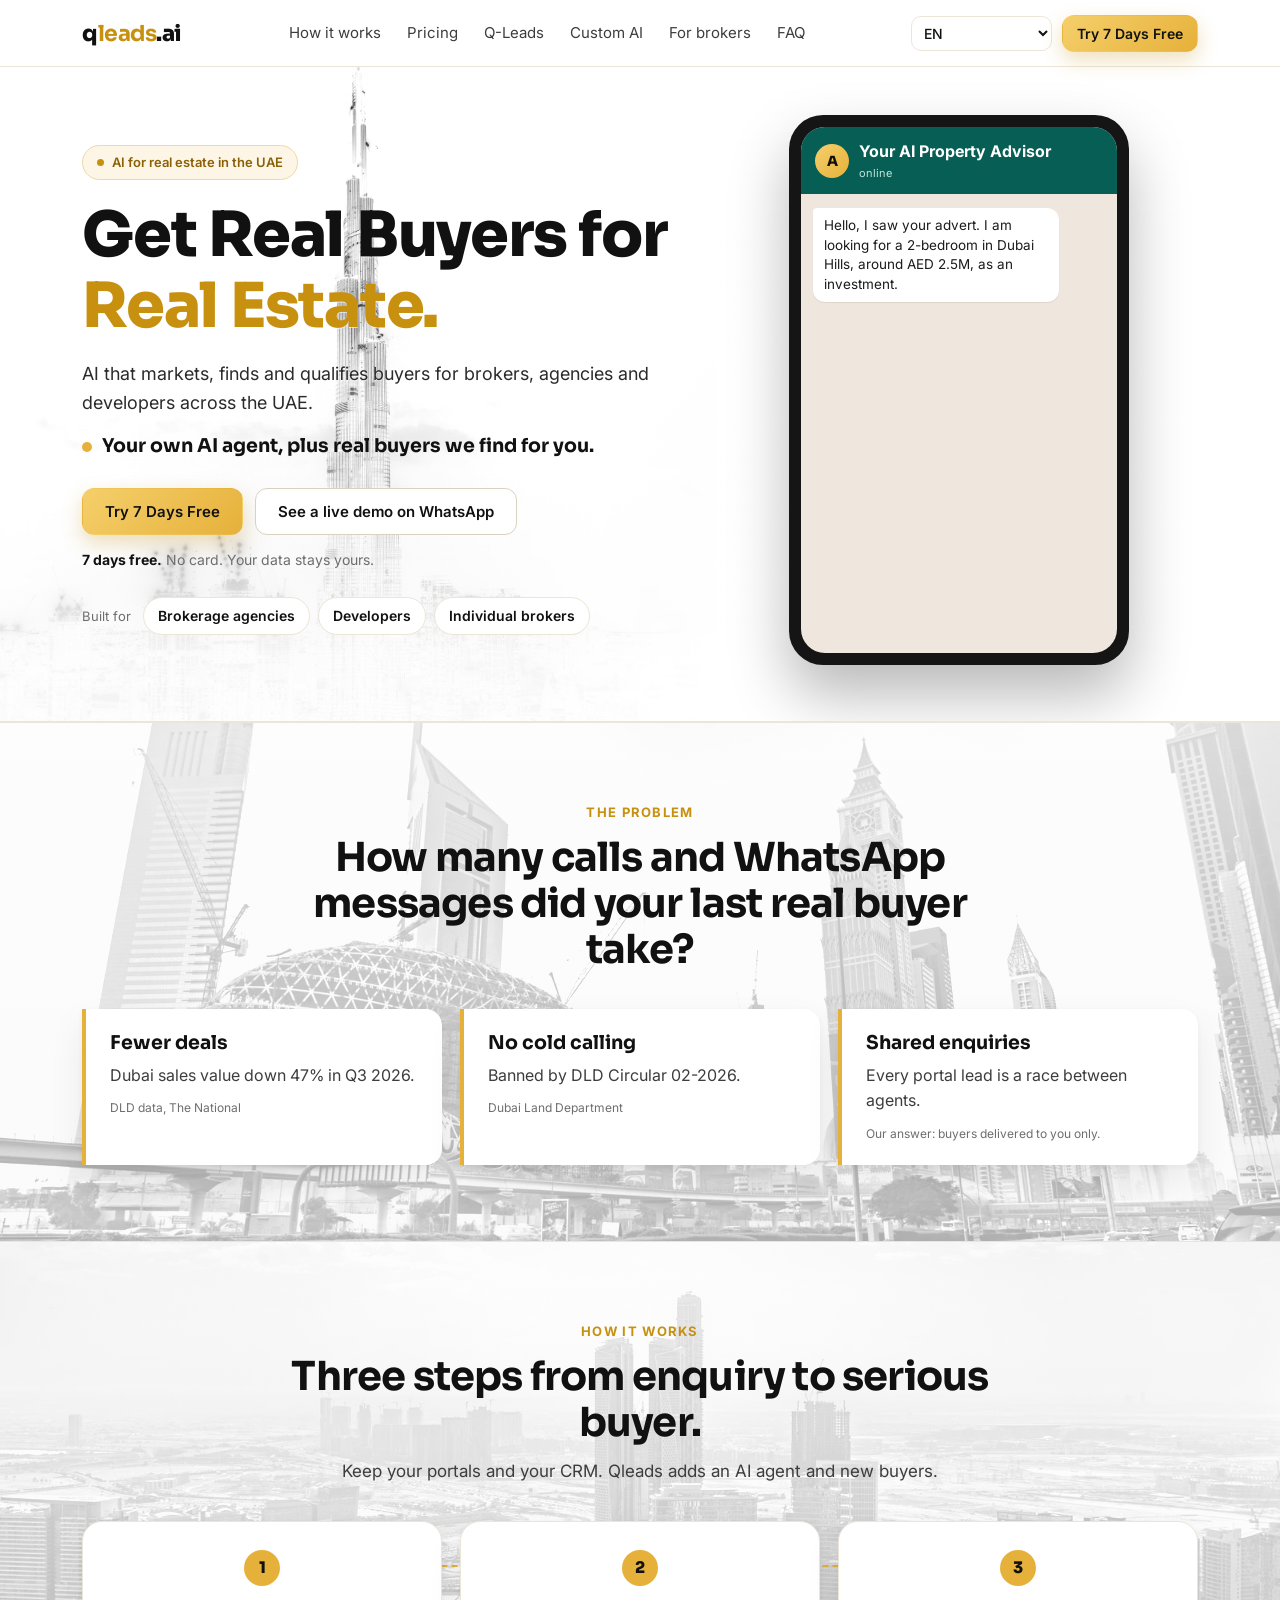
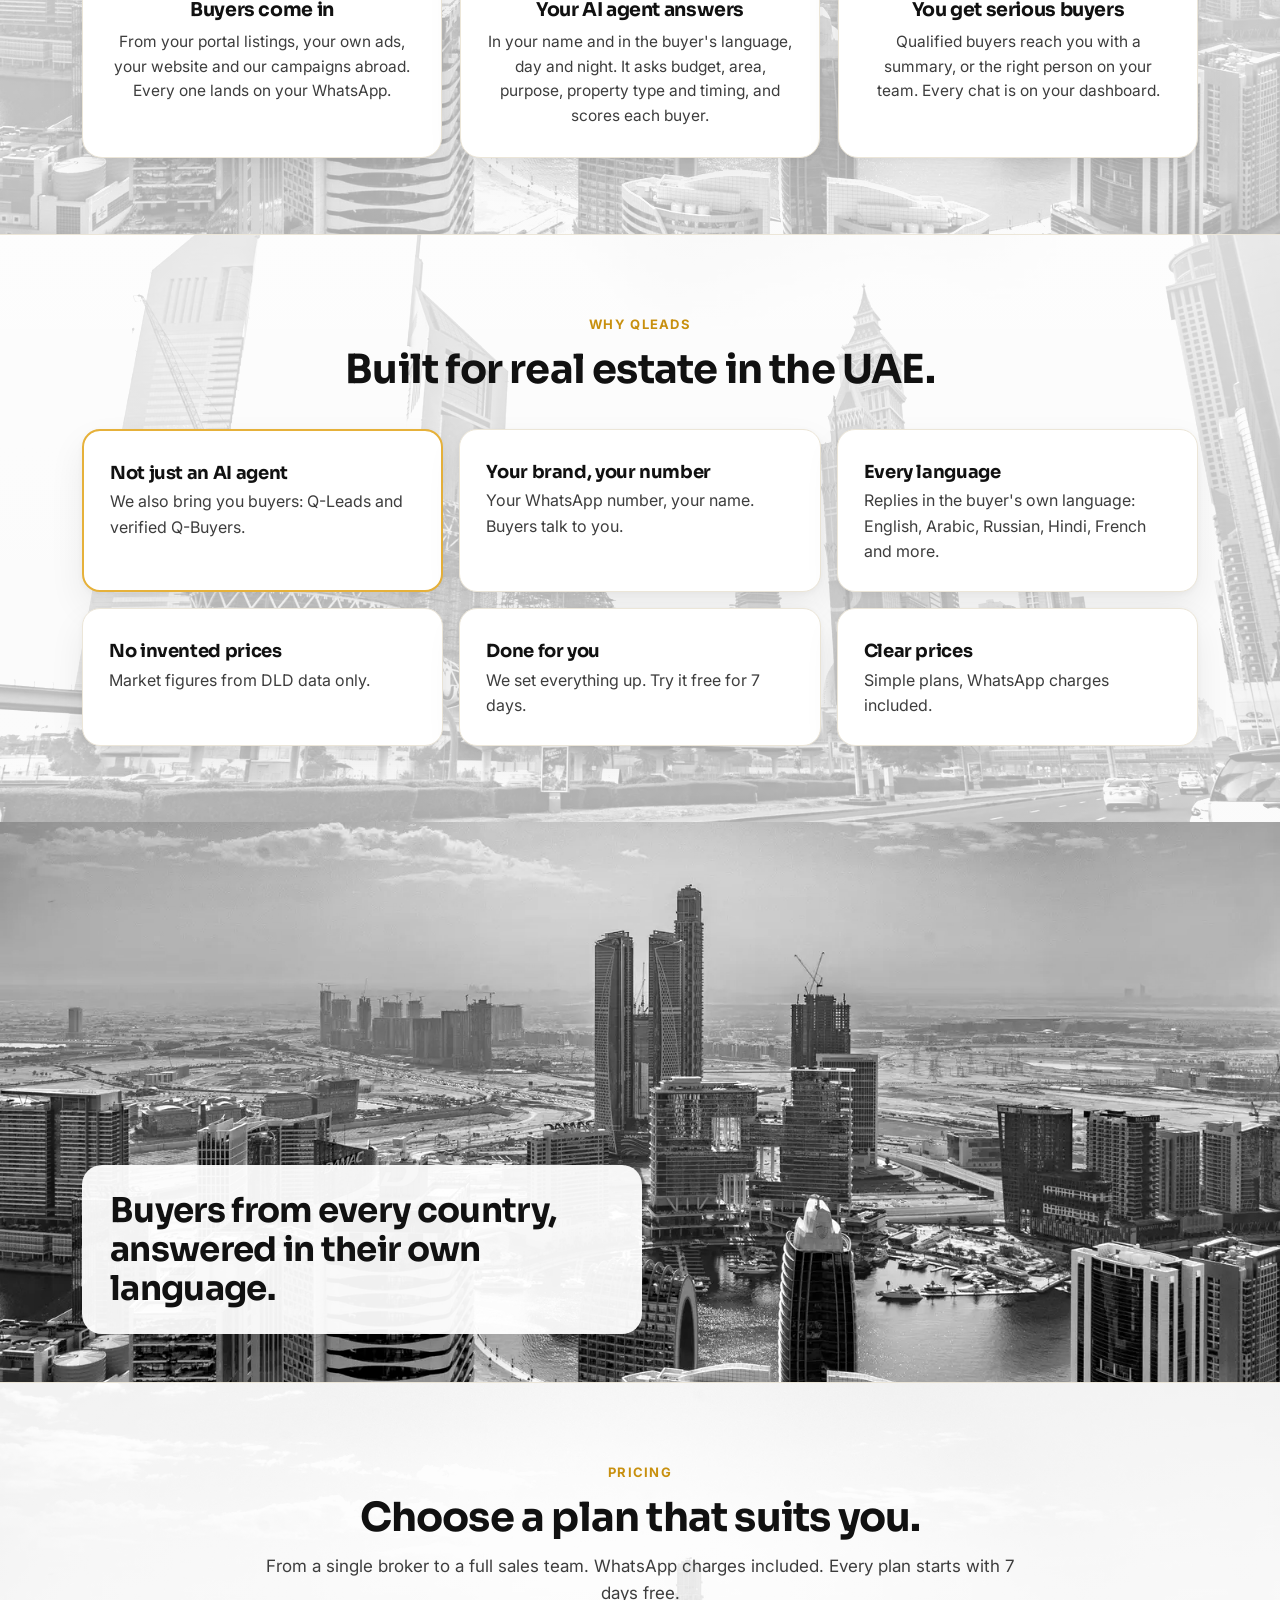
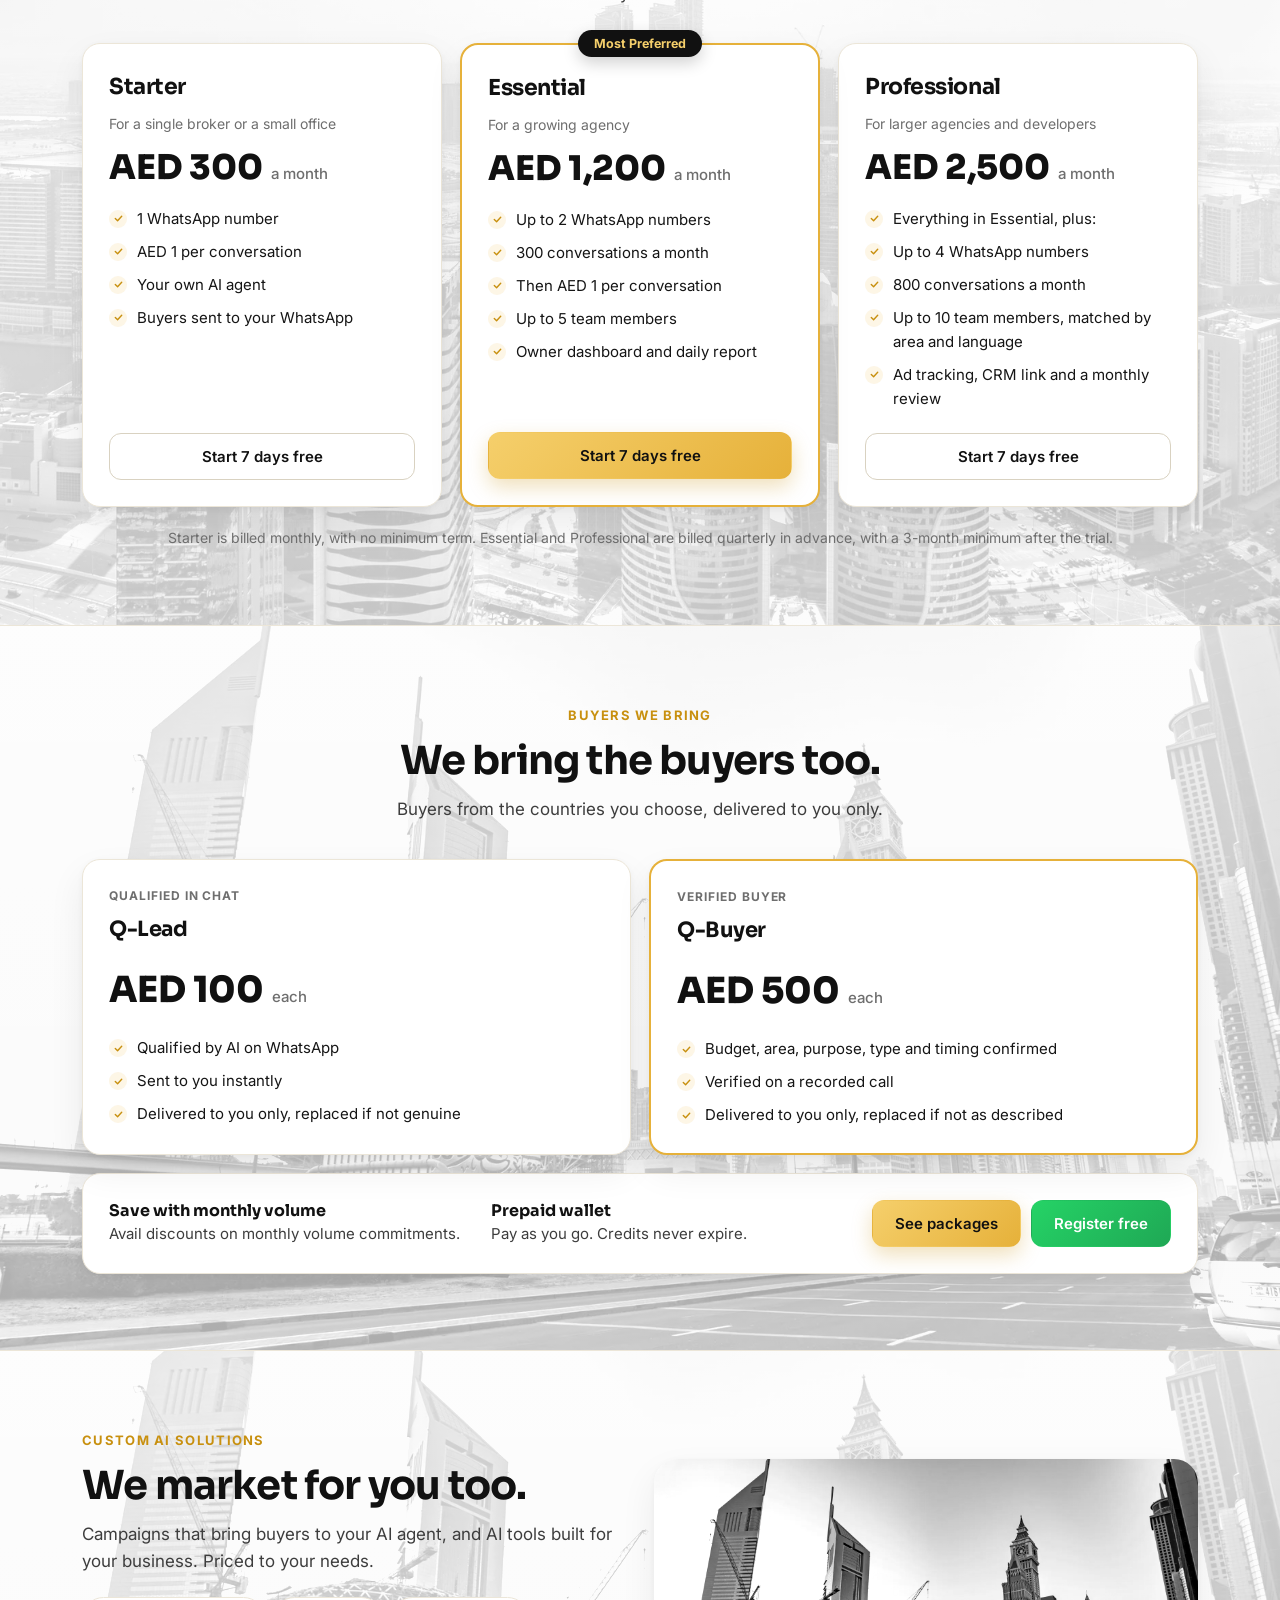
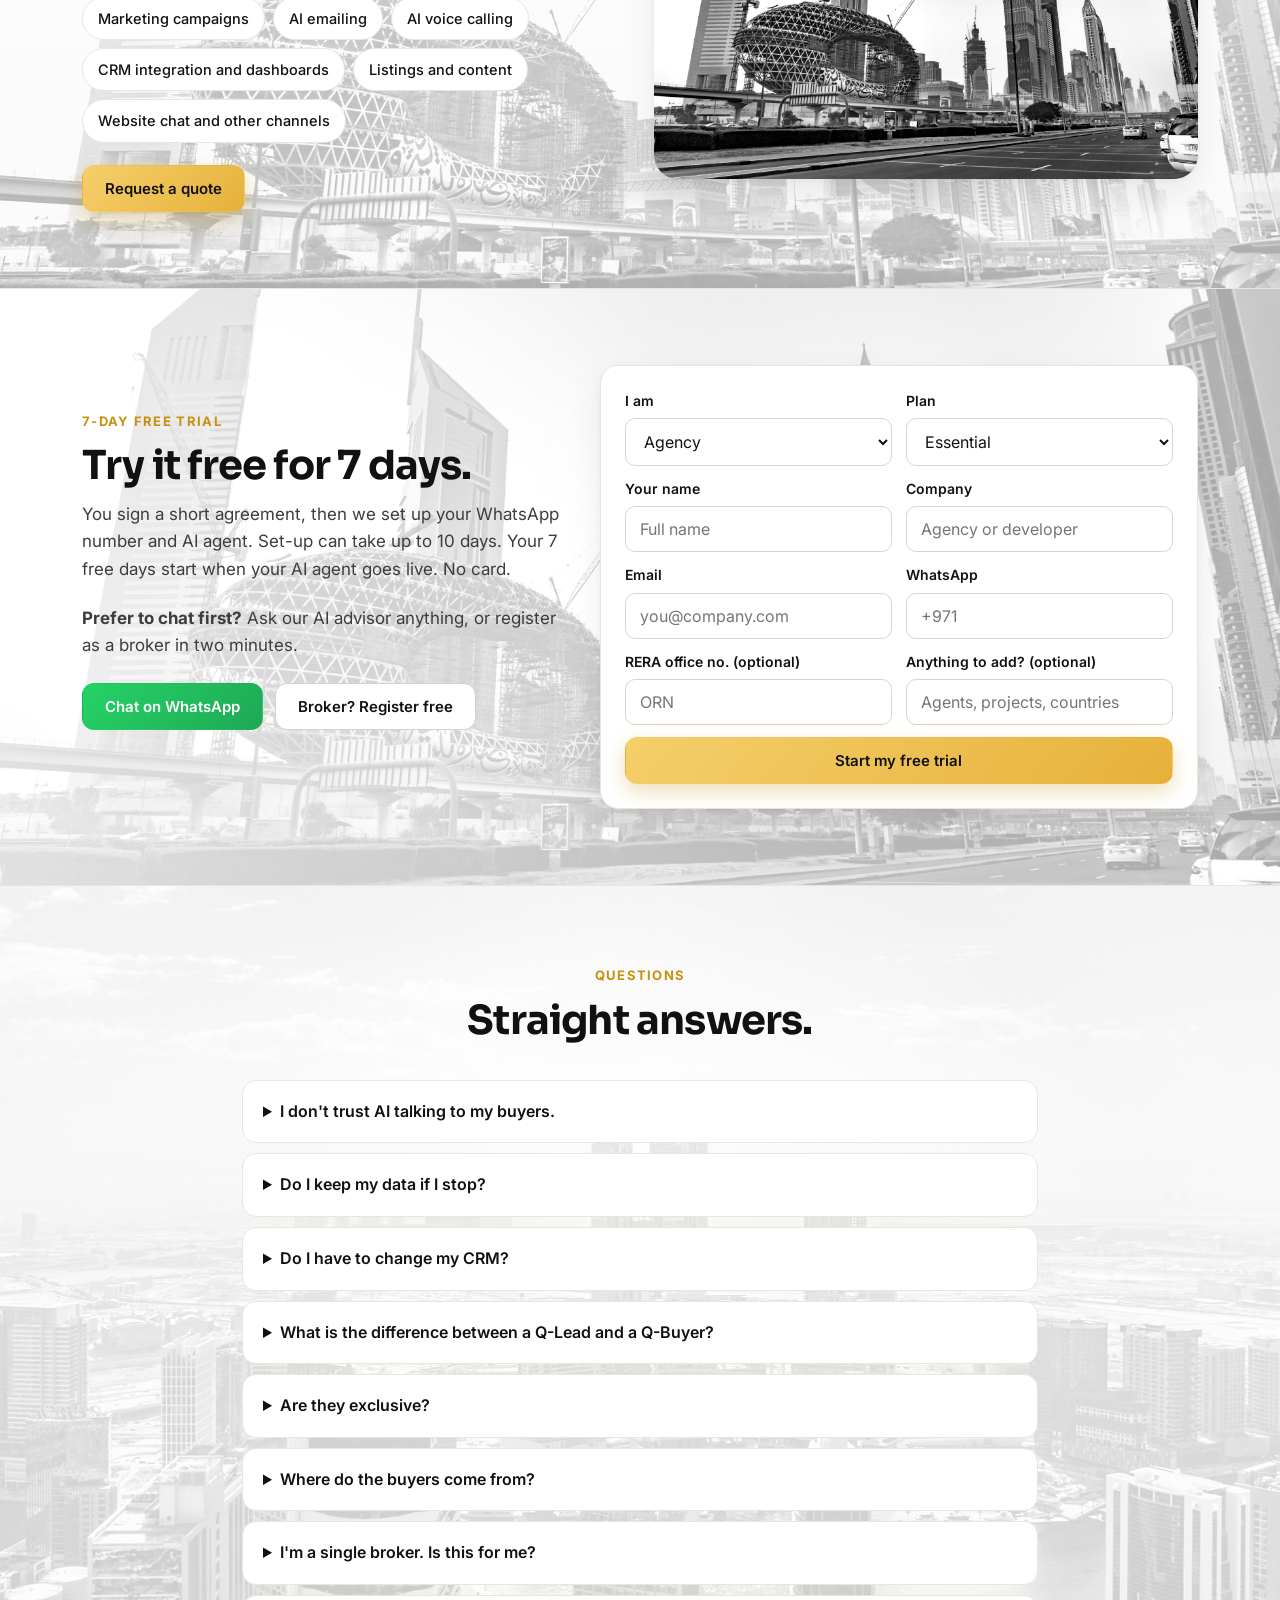
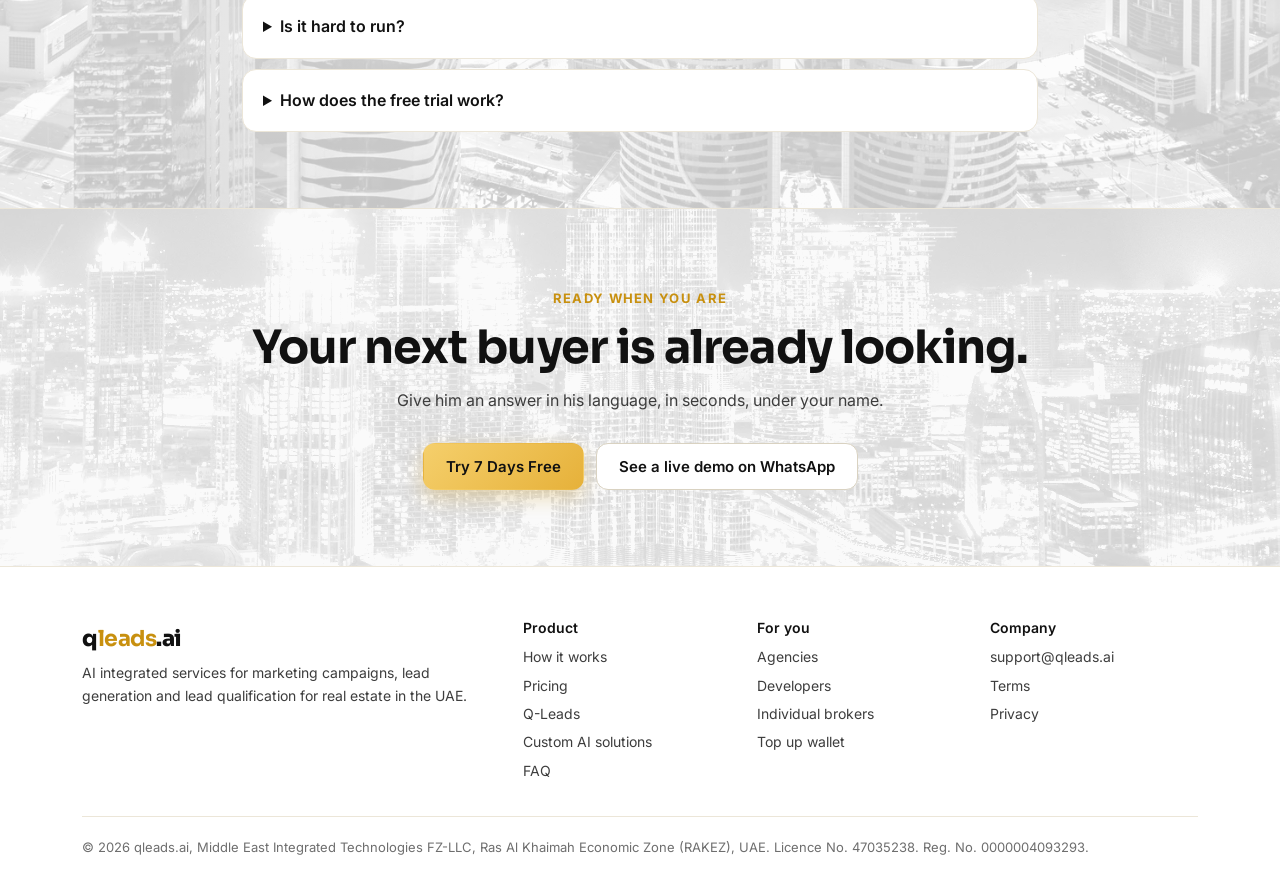
==== commit 678b259f: "Audit highs: stale FAQ PDF removed (redirect), www canonical and sitemap, JSON-LD and llms.txt, phon" ====
--- a/index.html
+++ b/index.html
@@ -5,23 +5,229 @@
 <meta name="viewport" content="width=device-width, initial-scale=1" />
 <title>Qleads: Real buyers for real estate in the UAE</title>
 <meta name="description" content="AI integrated services for marketing campaigns, lead generation and lead qualification for individual brokers, brokerage agencies and real estate developers in the UAE." />
-<link rel="canonical" href="https://qleads.ai/" />
+<link rel="canonical" href="https://www.qleads.ai/" />
 <meta property="og:title" content="Qleads: Real buyers for real estate in the UAE" />
 <meta property="og:description" content="AI integrated services for marketing campaigns, lead generation and lead qualification for individual brokers, brokerage agencies and real estate developers in the UAE." />
-<meta property="og:url" content="https://qleads.ai/" />
-<meta property="og:image" content="https://qleads.ai/assets/img/hero-dubai-desktop.jpg" />
+<meta property="og:url" content="https://www.qleads.ai/" />
+<meta property="og:image" content="https://www.qleads.ai/assets/img/hero-dubai-desktop.jpg" />
 <meta name="theme-color" content="#ffffff" />
 <link rel="icon" href="/favicon.svg" type="image/svg+xml" />
 <link rel="preconnect" href="https://fonts.googleapis.com" />
 <link rel="preconnect" href="https://fonts.gstatic.com" crossorigin />
 <link href="https://fonts.googleapis.com/css2?family=Sora:wght@500;600;700;800&family=Inter:wght@400;500;600&display=swap" rel="stylesheet" />
-<link rel="stylesheet" href="/assets/site.css?v=5dafae64" />
+<link rel="stylesheet" href="/assets/site.css?v=2cda2708" />
+<script type="application/ld+json">
+{
+ "@context": "https://schema.org",
+ "@graph": [
+  {
+   "@type": "Organization",
+   "@id": "https://www.qleads.ai/#organization",
+   "name": "Qleads",
+   "legalName": "Middle East Integrated Technologies FZ-LLC",
+   "url": "https://www.qleads.ai/",
+   "email": "support@qleads.ai",
+   "description": "AI integrated services for marketing campaigns, lead generation and lead qualification for individual brokers, brokerage agencies and real estate developers in the UAE.",
+   "areaServed": {
+    "@type": "Country",
+    "name": "United Arab Emirates"
+   }
+  },
+  {
+   "@type": "FAQPage",
+   "@id": "https://www.qleads.ai/#faq",
+   "mainEntity": [
+    {
+     "@type": "Question",
+     "name": "I don't trust AI talking to my buyers.",
+     "acceptedAnswer": {
+      "@type": "Answer",
+      "text": "It follows your rules, never invents prices, and hands the buyer to you or your team whenever he asks. You see every chat."
+     }
+    },
+    {
+     "@type": "Question",
+     "name": "Do I keep my data if I stop?",
+     "acceptedAnswer": {
+      "@type": "Answer",
+      "text": "Yes. Your buyers and chats belong to you."
+     }
+    },
+    {
+     "@type": "Question",
+     "name": "Do I have to change my CRM?",
+     "acceptedAnswer": {
+      "@type": "Answer",
+      "text": "No. Professional sends every enquiry to your CRM. On other plans you can export them."
+     }
+    },
+    {
+     "@type": "Question",
+     "name": "What is the difference between a Q-Lead and a Q-Buyer?",
+     "acceptedAnswer": {
+      "@type": "Answer",
+      "text": "A Q-Lead is qualified by AI in chat and sent to you instantly. A Q-Buyer has also confirmed five key points and been verified on a recorded call."
+     }
+    },
+    {
+     "@type": "Question",
+     "name": "Are they exclusive?",
+     "acceptedAnswer": {
+      "@type": "Answer",
+      "text": "Yes. Each Q-Lead and Q-Buyer is delivered to one customer only. The terms for your account give the details."
+     }
+    },
+    {
+     "@type": "Question",
+     "name": "Where do the buyers come from?",
+     "acceptedAnswer": {
+      "@type": "Answer",
+      "text": "Our own advertising in the countries you choose. Every buyer contacted us first."
+     }
+    },
+    {
+     "@type": "Question",
+     "name": "I'm a single broker. Is this for me?",
+     "acceptedAnswer": {
+      "@type": "Answer",
+      "text": "Yes. Start with Starter, or simply buy Q-Leads and Q-Buyers."
+     }
+    },
+    {
+     "@type": "Question",
+     "name": "Is it hard to run?",
+     "acceptedAnswer": {
+      "@type": "Answer",
+      "text": "No. We set it up and look after it."
+     }
+    },
+    {
+     "@type": "Question",
+     "name": "How does the free trial work?",
+     "acceptedAnswer": {
+      "@type": "Answer",
+      "text": "You sign a short agreement, then we set up your AI agent. Set-up can take up to 10 days. The 7 free days start when your agent goes live. All charges are on us and no card is asked for. At the end of day 7 the agent pauses unless you confirm your plan and pay."
+     }
+    }
+   ]
+  },
+  {
+   "@type": "Service",
+   "name": "Qleads Starter plan",
+   "description": "For a single broker or a small office",
+   "provider": {
+    "@id": "https://www.qleads.ai/#organization"
+   },
+   "areaServed": {
+    "@type": "Country",
+    "name": "United Arab Emirates"
+   },
+   "offers": {
+    "@type": "Offer",
+    "price": 300,
+    "priceCurrency": "AED",
+    "url": "https://www.qleads.ai/#pricing",
+    "priceSpecification": {
+     "@type": "UnitPriceSpecification",
+     "price": 300,
+     "priceCurrency": "AED",
+     "unitText": "month"
+    }
+   }
+  },
+  {
+   "@type": "Service",
+   "name": "Qleads Essential plan",
+   "description": "For a growing agency",
+   "provider": {
+    "@id": "https://www.qleads.ai/#organization"
+   },
+   "areaServed": {
+    "@type": "Country",
+    "name": "United Arab Emirates"
+   },
+   "offers": {
+    "@type": "Offer",
+    "price": 1200,
+    "priceCurrency": "AED",
+    "url": "https://www.qleads.ai/#pricing",
+    "priceSpecification": {
+     "@type": "UnitPriceSpecification",
+     "price": 1200,
+     "priceCurrency": "AED",
+     "unitText": "month"
+    }
+   }
+  },
+  {
+   "@type": "Service",
+   "name": "Qleads Professional plan",
+   "description": "For larger agencies and developers",
+   "provider": {
+    "@id": "https://www.qleads.ai/#organization"
+   },
+   "areaServed": {
+    "@type": "Country",
+    "name": "United Arab Emirates"
+   },
+   "offers": {
+    "@type": "Offer",
+    "price": 2500,
+    "priceCurrency": "AED",
+    "url": "https://www.qleads.ai/#pricing",
+    "priceSpecification": {
+     "@type": "UnitPriceSpecification",
+     "price": 2500,
+     "priceCurrency": "AED",
+     "unitText": "month"
+    }
+   }
+  },
+  {
+   "@type": "Service",
+   "name": "Q-Lead",
+   "description": "Qualified in chat",
+   "provider": {
+    "@id": "https://www.qleads.ai/#organization"
+   },
+   "areaServed": {
+    "@type": "Country",
+    "name": "United Arab Emirates"
+   },
+   "offers": {
+    "@type": "Offer",
+    "price": 100,
+    "priceCurrency": "AED",
+    "url": "https://www.qleads.ai/#qleads"
+   }
+  },
+  {
+   "@type": "Service",
+   "name": "Q-Buyer",
+   "description": "Verified buyer",
+   "provider": {
+    "@id": "https://www.qleads.ai/#organization"
+   },
+   "areaServed": {
+    "@type": "Country",
+    "name": "United Arab Emirates"
+   },
+   "offers": {
+    "@type": "Offer",
+    "price": 500,
+    "priceCurrency": "AED",
+    "url": "https://www.qleads.ai/#qleads"
+   }
+  }
+ ]
+}
+</script>
 </head>
 <body>
 <header>
   <div class="wrap nav">
     <a class="logo" href="/">q<b>leads</b>.ai</a>
-    <nav class="links">
+    <nav class="links" id="sitenav">
       <a href="/#how">How it works</a>
       <a href="/#pricing">Pricing</a>
       <a href="/#qleads">Q-Leads</a>
@@ -34,6 +240,7 @@
         <option value="en">EN</option><option disabled>العربية (soon)</option><option disabled>Русский (soon)</option><option disabled>हिन्दी (soon)</option><option disabled>Français (soon)</option>
       </select>
       <a class="btn btn-gold btn-sm" href="/#trial">Try 7 Days Free</a>
+      <button class="menu-btn" id="menubtn" type="button" aria-label="Menu" aria-expanded="false" aria-controls="sitenav"><svg class="m" viewBox="0 0 24 24" aria-hidden="true"><path d="M4 7h16M4 12h16M4 17h16"/></svg><svg class="x" viewBox="0 0 24 24" aria-hidden="true"><path d="M6 6l12 12M18 6L6 18"/></svg></button>
     </div>
   </div>
 </header>
@@ -85,7 +292,7 @@
     <div class="prob">
       <div class="pc"><b>Fewer deals</b>Dubai sales value down 47% in Q3 2026.<small>DLD data, The National</small></div>
       <div class="pc"><b>No cold calling</b>Banned by DLD Circular 02-2026.<small>Dubai Land Department</small></div>
-      <div class="pc"><b>Shared enquiries</b>Every portal lead is a race between agents.<small>Our answer: buyers who are yours alone.</small></div>
+      <div class="pc"><b>Shared enquiries</b>Every portal lead is a race between agents.<small>Our answer: buyers delivered to you only.</small></div>
     </div>
   </div>
 </section>
@@ -131,7 +338,7 @@
       <div class="card"><h3>Every language</h3><p>Replies in the buyer's own language: English, Arabic, Russian, Hindi, French and more.</p></div>
       <div class="card"><h3>No invented prices</h3><p>Market figures from DLD data only.</p></div>
       <div class="card"><h3>Done for you</h3><p>We set everything up. Try it free for 7 days.</p></div>
-      <div class="card"><h3>Clear prices</h3><p>Simple monthly plans, WhatsApp charges included.</p></div>
+      <div class="card"><h3>Clear prices</h3><p>Simple plans, WhatsApp charges included.</p></div>
     </div>
   </div>
 </section>
@@ -189,6 +396,7 @@
         <a class="btn btn-line" href="#trial">Start 7 days free</a>
       </div>
     </div>
+    <p class="fine" style="text-align:center;font-size:14px;margin-top:20px">Starter is billed monthly, with no minimum term. Essential and Professional are billed quarterly in advance, with a 3-month minimum after the trial.</p>
   </div>
 </section>
 
@@ -198,20 +406,20 @@
     <div class="head center">
       <span class="k">Buyers we bring</span>
       <h2>We bring the buyers too.</h2>
-      <p>Buyers from the countries you choose, exclusive to you.</p>
+      <p>Buyers from the countries you choose, delivered to you only.</p>
     </div>
     <div class="two">
       <div class="card">
         <div class="lbl">Qualified in chat</div>
         <h3>Q-Lead</h3>
         <div class="amt">AED 100 <small>each</small></div>
-        <ul class="chk"><li>Qualified by AI on WhatsApp</li><li>Sent to you instantly</li><li>Exclusive to you, replaced if not genuine</li></ul>
+        <ul class="chk"><li>Qualified by AI on WhatsApp</li><li>Sent to you instantly</li><li>Delivered to you only, replaced if not genuine</li></ul>
       </div>
       <div class="card" style="border:2px solid var(--gold-2)">
         <div class="lbl">Verified buyer</div>
         <h3>Q-Buyer</h3>
         <div class="amt">AED 500 <small>each</small></div>
-        <ul class="chk"><li>Budget, area, purpose, type and timing confirmed</li><li>Verified on a recorded call</li><li>Exclusive to you, replaced if not as described</li></ul>
+        <ul class="chk"><li>Budget, area, purpose, type and timing confirmed</li><li>Verified on a recorded call</li><li>Delivered to you only, replaced if not as described</li></ul>
       </div>
     </div>
     <div class="card disc">
@@ -257,7 +465,7 @@
     <div class="head">
       <span class="k">7-day free trial</span>
       <h2>Try it free for 7 days.</h2>
-      <p>We set up your WhatsApp number and AI agent. You pay nothing for 7 days. No card.</p>
+      <p>You sign a short agreement, then we set up your WhatsApp number and AI agent. Set-up can take up to 10 days. Your 7 free days start when your AI agent goes live. No card.</p>
       <p style="margin-top:22px"><b>Prefer to chat first?</b> Ask our AI advisor anything, or register as a broker in two minutes.</p>
       <div class="alt"><a class="btn btn-wa" href="https://wa.me/971501483346?text=Demo">Chat on WhatsApp</a><a class="btn btn-line" href="https://wa.me/971501483346?text=I%27d%20like%20to%20register%20as%20a%20qleads%20broker">Broker? Register free</a></div>
     </div>
@@ -301,11 +509,11 @@
     <details><summary>Do I keep my data if I stop?</summary><p>Yes. Your buyers and chats belong to you.</p></details>
     <details><summary>Do I have to change my CRM?</summary><p>No. Professional sends every enquiry to your CRM. On other plans you can export them.</p></details>
     <details><summary>What is the difference between a Q-Lead and a Q-Buyer?</summary><p>A Q-Lead is qualified by AI in chat and sent to you instantly. A Q-Buyer has also confirmed five key points and been verified on a recorded call.</p></details>
-    <details><summary>Are they exclusive?</summary><p>Yes. Each goes to one broker only and is never resold.</p></details>
+    <details><summary>Are they exclusive?</summary><p>Yes. Each Q-Lead and Q-Buyer is delivered to one customer only. The terms for your account give the details.</p></details>
     <details><summary>Where do the buyers come from?</summary><p>Our own advertising in the countries you choose. Every buyer contacted us first.</p></details>
     <details><summary>I'm a single broker. Is this for me?</summary><p>Yes. Start with Starter, or simply buy Q-Leads and Q-Buyers.</p></details>
     <details><summary>Is it hard to run?</summary><p>No. We set it up and look after it.</p></details>
-    <details><summary>How does the free trial work?</summary><p>7 days free, set up by us, all charges on us, no card. Then continue on your plan, or stop.</p></details>
+    <details><summary>How does the free trial work?</summary><p>You sign a short agreement, then we set up your AI agent. Set-up can take up to 10 days. The 7 free days start when your agent goes live. All charges are on us and no card is asked for. At the end of day 7 the agent pauses unless you confirm your plan and pay.</p></details>
   </div>
 </section>
 
@@ -333,6 +541,17 @@
   </div>
 </footer>
 <script>
+/* menu:start */
+(function(){
+  var b=document.getElementById('menubtn'),n=document.getElementById('sitenav');
+  if(!b||!n)return;
+  var h=b.closest('header');
+  function set(o){h.classList.toggle('open',o);b.setAttribute('aria-expanded',o?'true':'false');}
+  b.addEventListener('click',function(){set(b.getAttribute('aria-expanded')!=='true');});
+  n.addEventListener('click',function(e){if(e.target.closest('a'))set(false);});
+  document.addEventListener('keydown',function(e){if(e.key==='Escape'&&b.getAttribute('aria-expanded')==='true'){set(false);b.focus();}});
+})();
+/* menu:end */
 (function(){
   var msgs=[].slice.call(document.querySelectorAll('#chat .msg'));
   var typing=document.getElementById('typing');
--- a/assets/site.css
+++ b/assets/site.css
@@ -366,6 +366,20 @@
 .trial .wants input{width:18px;height:18px;margin:0;flex:none}
 @media(min-width:600px){.trial .wants{grid-template-columns:1fr 1fr}}
 @media(min-width:960px){.trial .wrap{align-items:center}}
+/* phone menu and anchor offset under the sticky header (26 Nov) */
+html{scroll-padding-top:80px}
+.menu-btn{display:inline-flex;flex:none;align-items:center;justify-content:center;width:42px;height:42px;border:1px solid #d9d2c1;border-radius:12px;background:#fff;color:var(--black);cursor:pointer;padding:0}
+.menu-btn svg{width:22px;height:22px;fill:none;stroke:currentColor;stroke-width:2;stroke-linecap:round}
+.menu-btn .x{display:none}
+header.open .menu-btn .x{display:block}
+header.open .menu-btn .m{display:none}
+@media(min-width:960px){.menu-btn{display:none}}
+@media(max-width:959px){
+  header.open .links{display:flex;flex-direction:column;gap:0;position:absolute;top:100%;left:0;right:0;background:#fff;border-top:1px solid var(--line);border-bottom:1px solid var(--line);box-shadow:0 16px 30px rgba(0,0,0,.10);padding:6px 16px 12px;max-height:calc(100vh - 140px);overflow-y:auto}
+  header.open .links a{display:block;padding:13px 4px;font-size:16px;font-weight:500;color:var(--black);border-top:1px solid var(--line)}
+  header.open .links a:first-child{border-top:none}
+}
+@media(max-width:539px){.right .lang{display:none}}
 
 /* content pages (top-up, privacy, terms, brokers, 404) */
 .pagehead{position:relative;overflow:hidden;border-bottom:1px solid var(--line)}
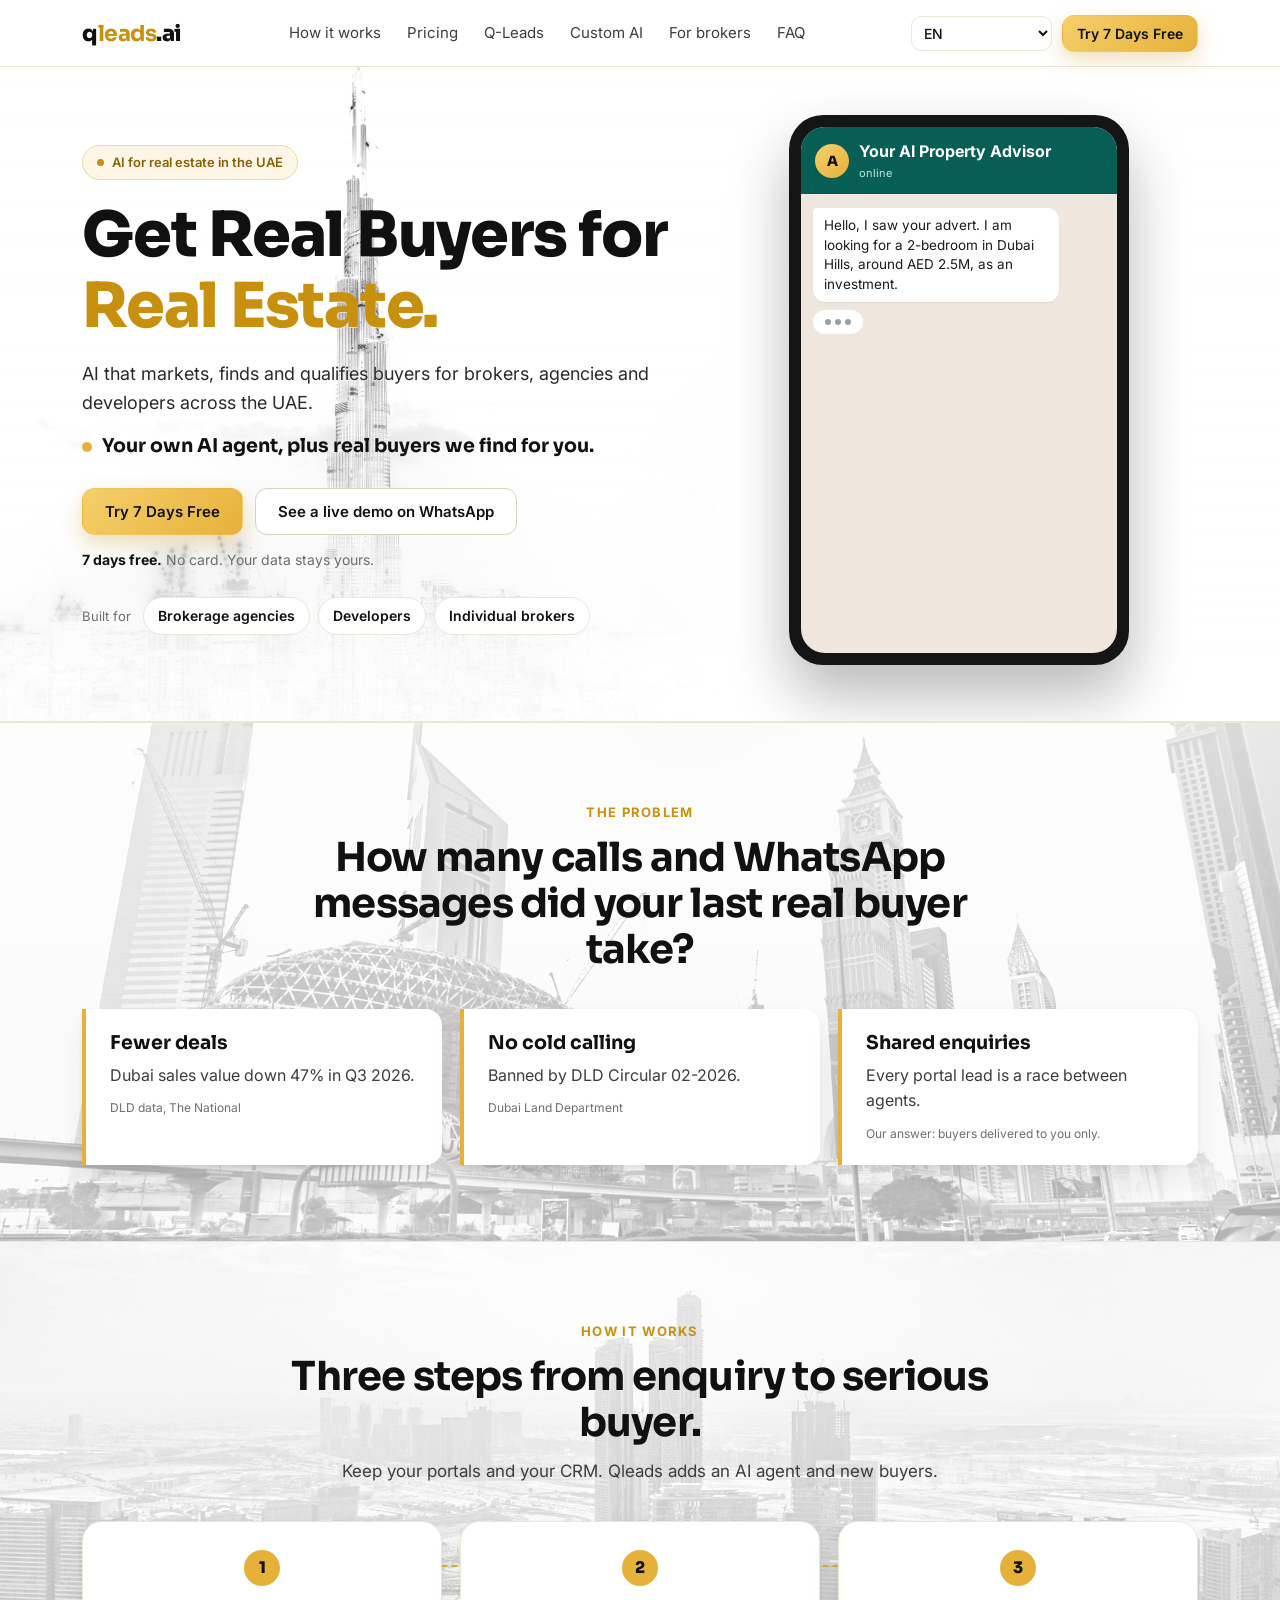
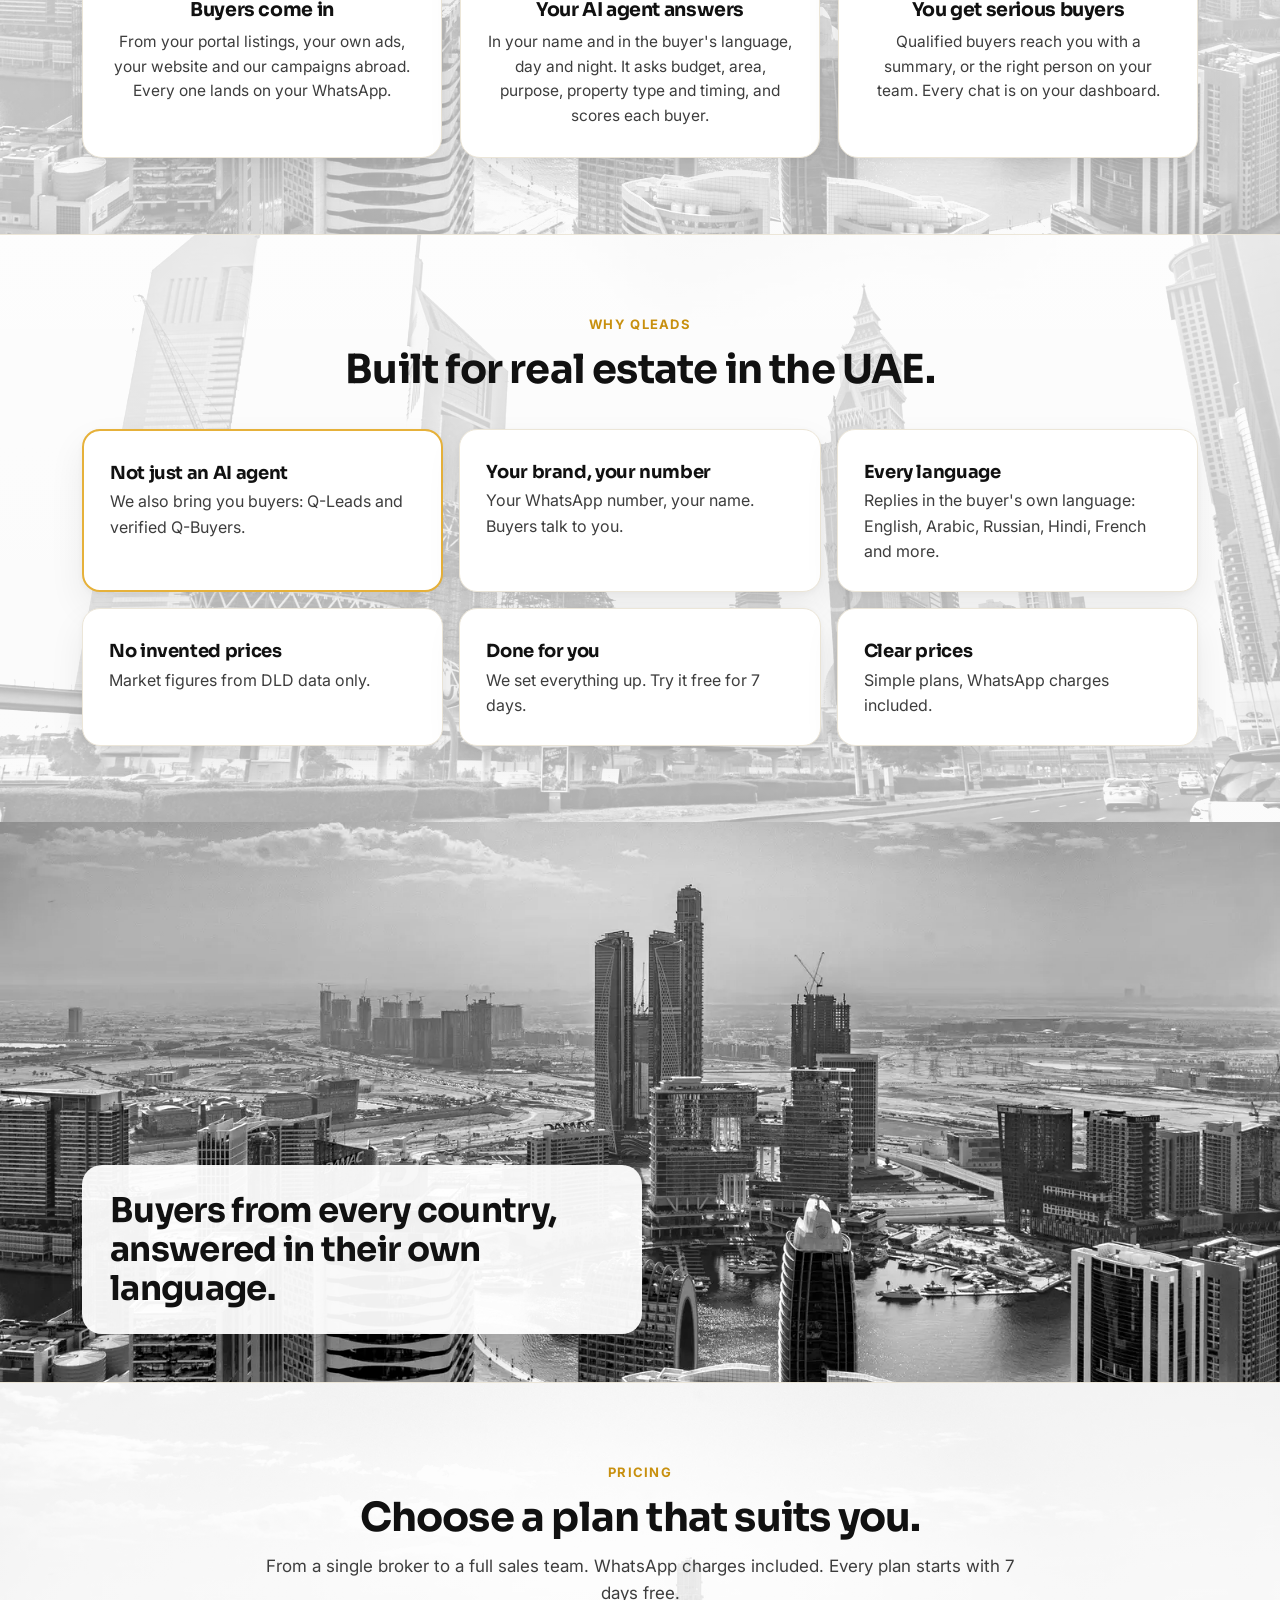
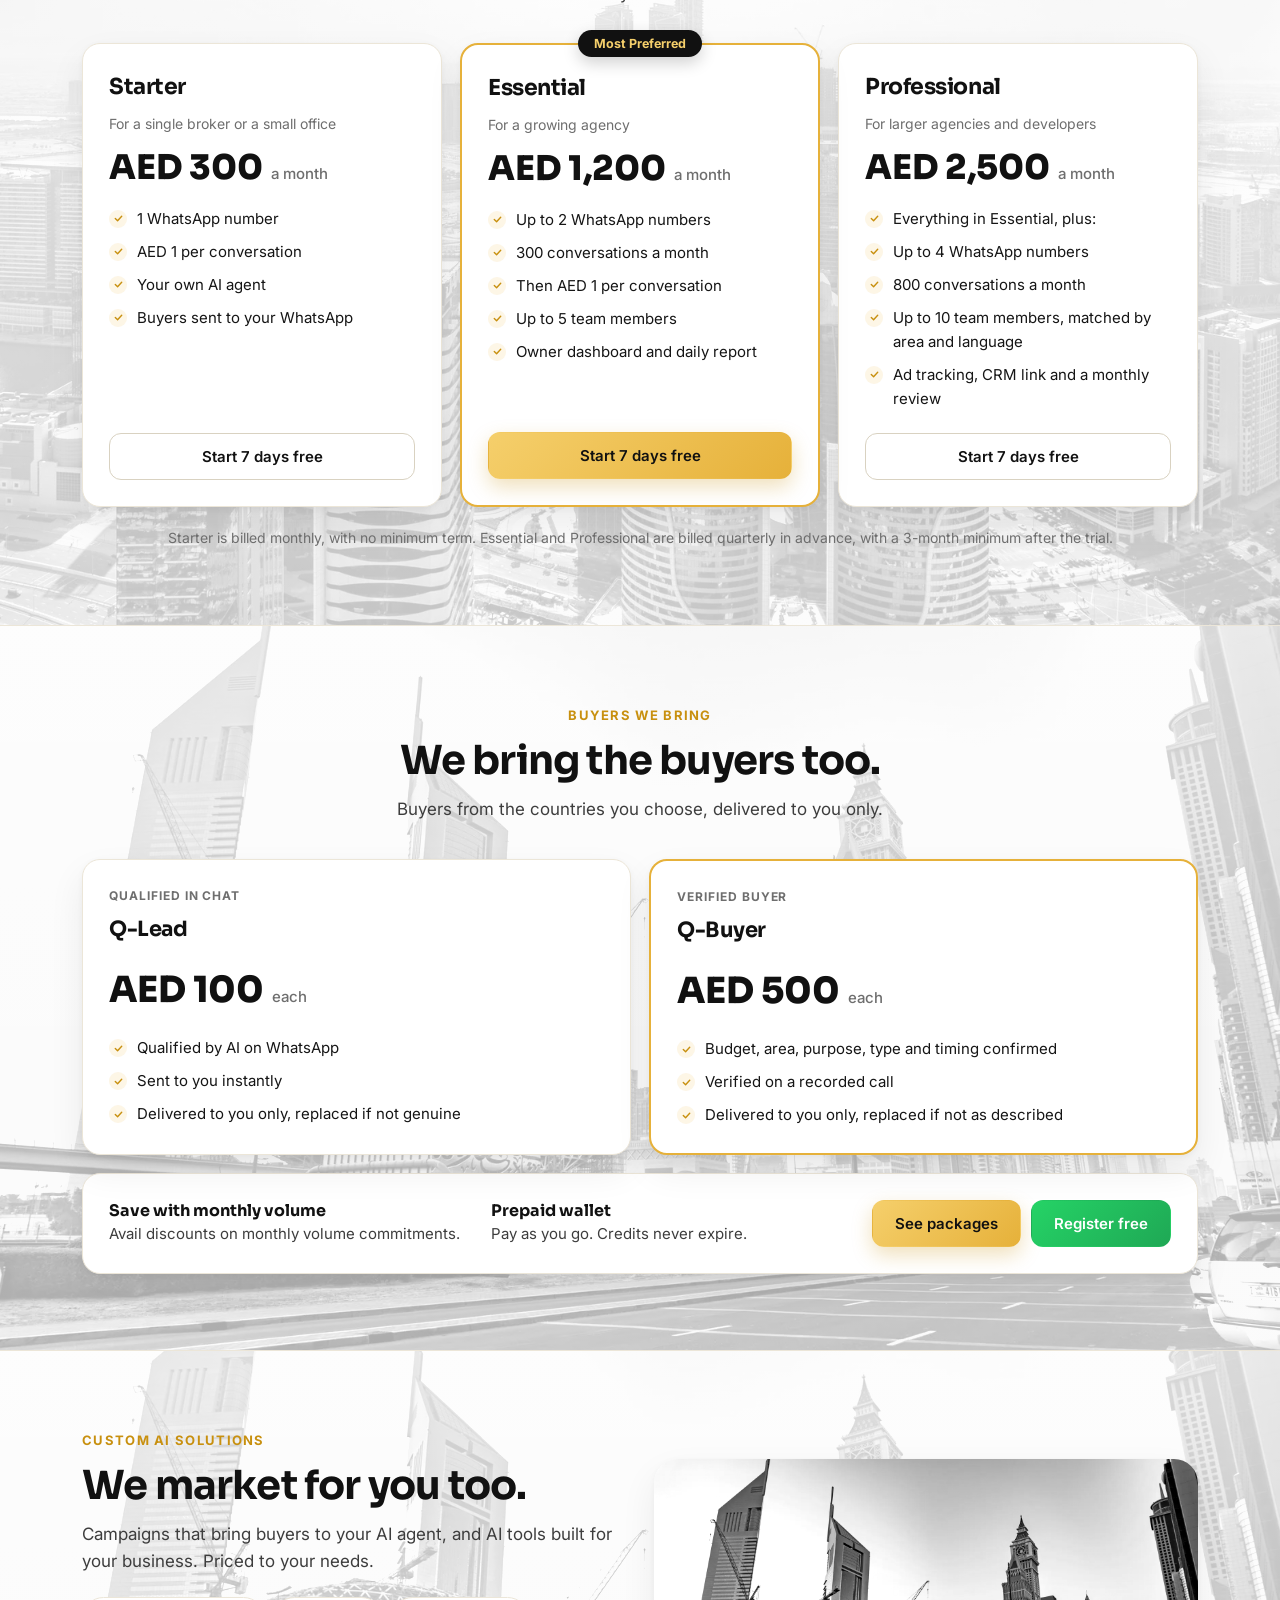
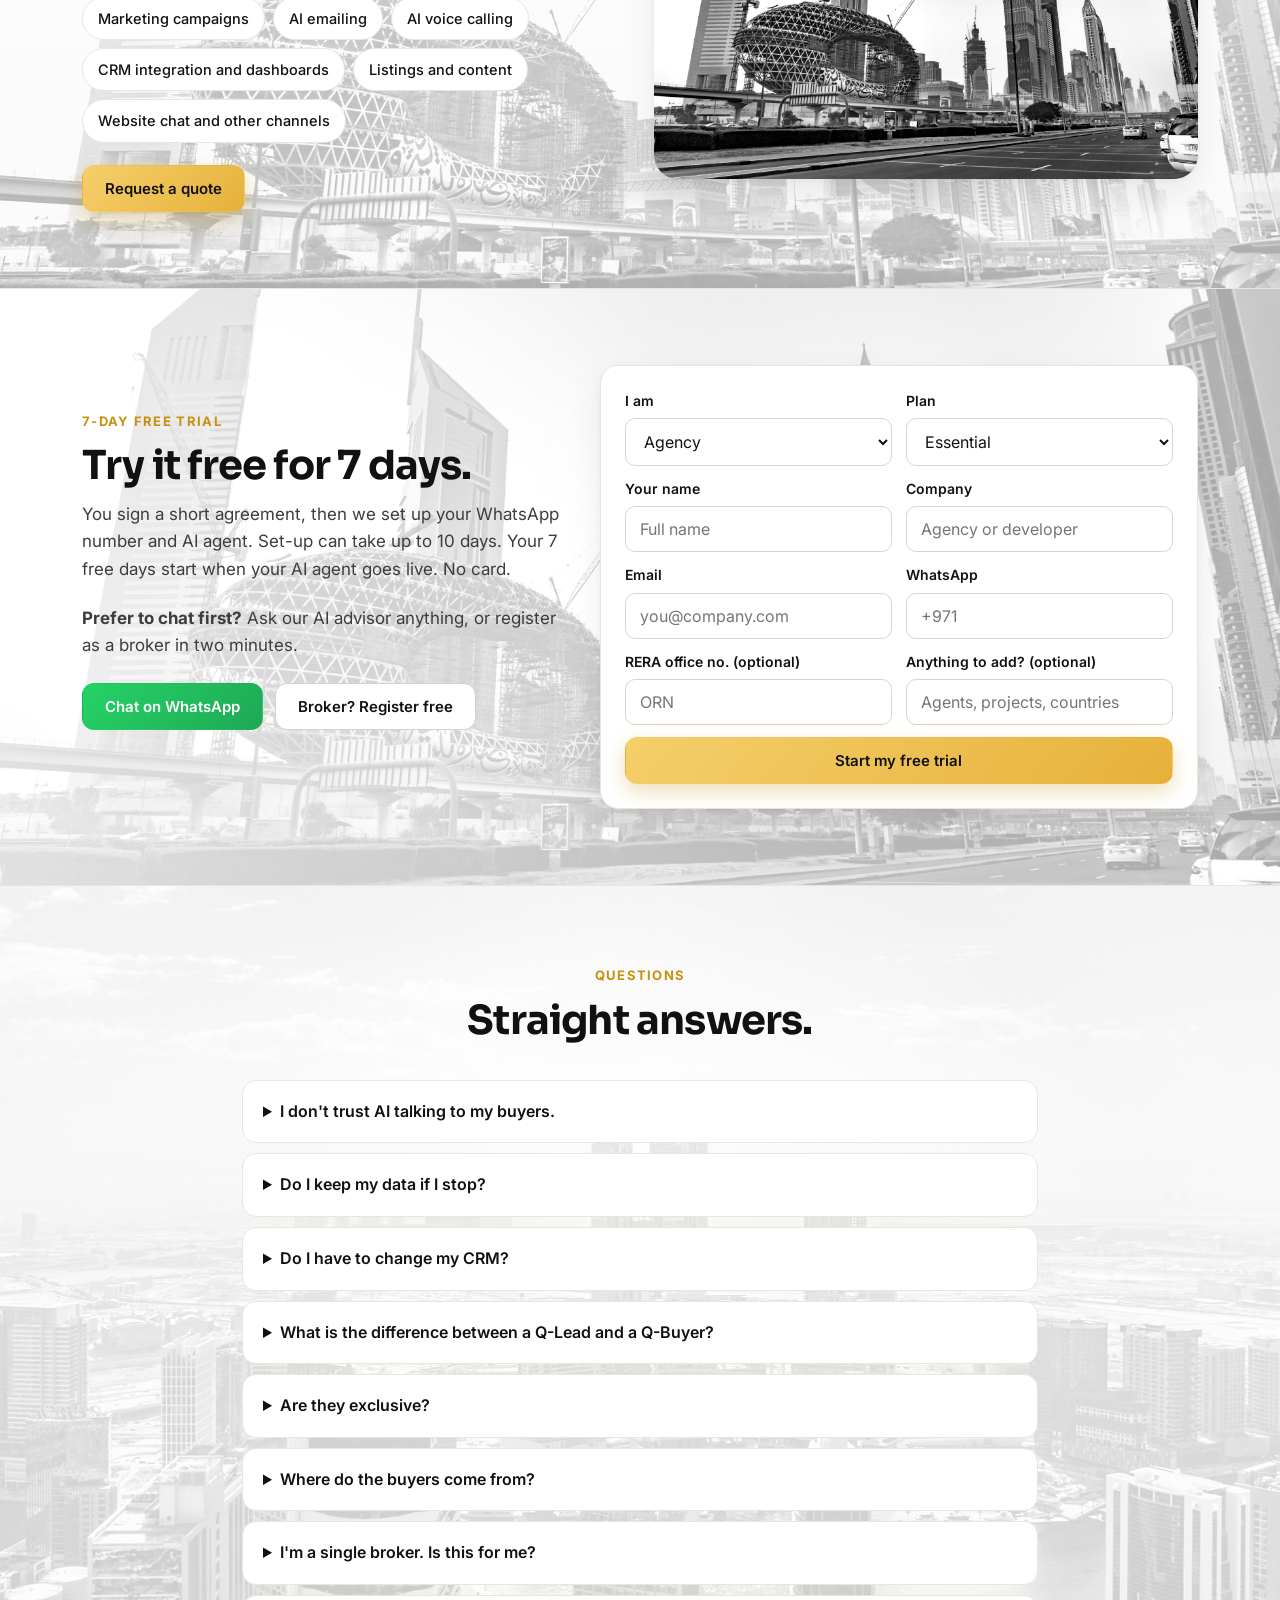
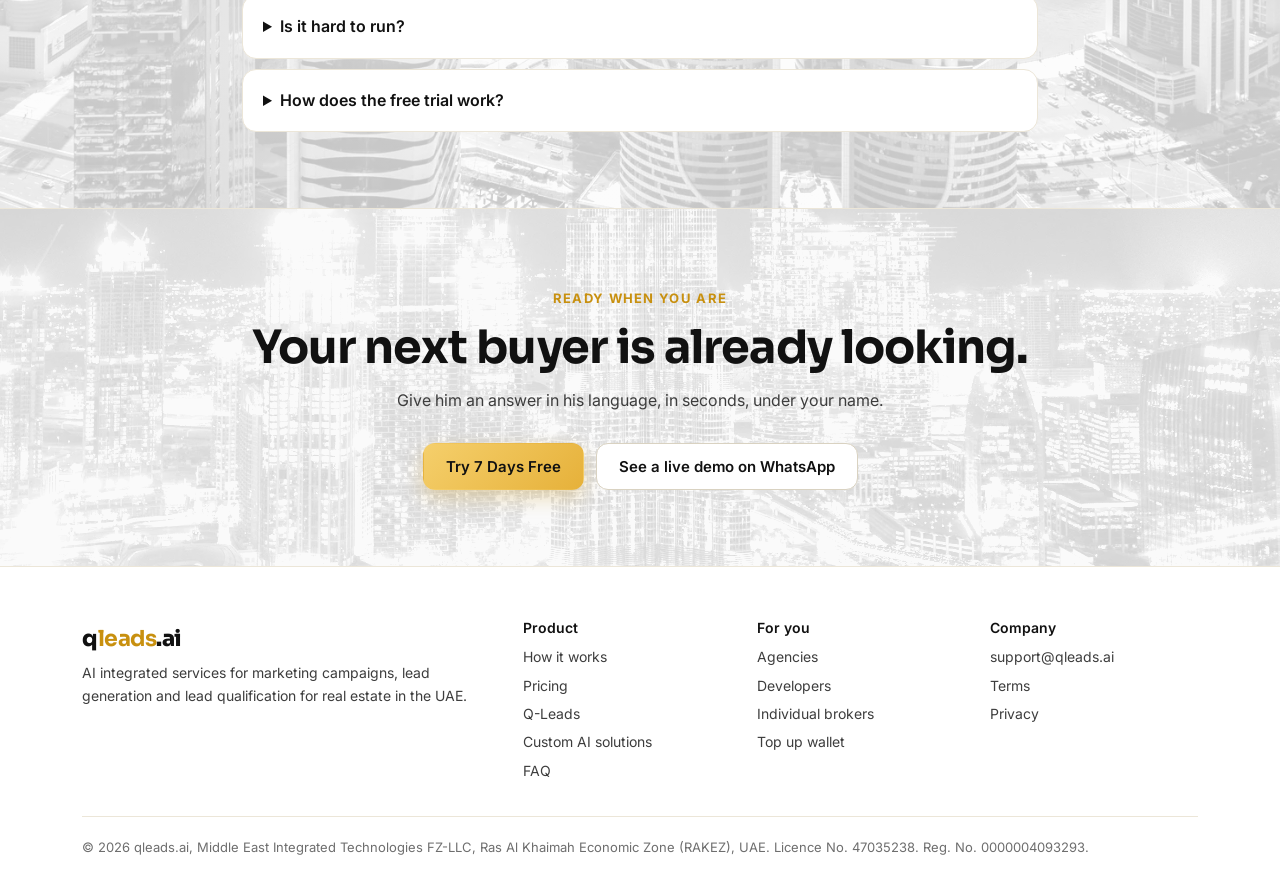
==== commit f03c024c: "Home page chat animation: typing dots overlay the next message, phone keeps one height Co-Authored-B" ====
--- a/index.html
+++ b/index.html
@@ -15,7 +15,7 @@
 <link rel="preconnect" href="https://fonts.googleapis.com" />
 <link rel="preconnect" href="https://fonts.gstatic.com" crossorigin />
 <link href="https://fonts.googleapis.com/css2?family=Sora:wght@500;600;700;800&family=Inter:wght@400;500;600&display=swap" rel="stylesheet" />
-<link rel="stylesheet" href="/assets/site.css?v=2cda2708" />
+<link rel="stylesheet" href="/assets/site.css?v=3a3c35d6" />
 <script type="application/ld+json">
 {
  "@context": "https://schema.org",
@@ -563,7 +563,7 @@
     if(i>=msgs.length){setTimeout(reset,4500);return;}
     var m=msgs[i];
     var isOut=m.classList.contains('out');
-    if(isOut){m.parentNode.insertBefore(typing,m);typing.classList.add('show');}
+    if(isOut){typing.style.top=m.offsetTop+'px';typing.classList.add('show');}
     setTimeout(function(){
       typing.classList.remove('show');
       m.classList.add('show');mark(+m.dataset.step);i++;
--- a/assets/site.css
+++ b/assets/site.css
@@ -184,10 +184,10 @@
 
 /* animated journey */
 .journey{justify-self:center;width:100%;max-width:360px}
-.chat{min-height:330px;align-content:start}
+.chat{min-height:330px;align-content:start;position:relative}
 .msg{opacity:0;transform:translateY(8px);transition:opacity .35s,transform .35s}
 .msg.show{opacity:1;transform:none}
-.typing{justify-self:start;background:#fff;border-radius:12px;padding:9px 12px;display:none;gap:4px}
+.typing{position:absolute;left:12px;top:0;background:#fff;border-radius:12px;padding:9px 12px;display:none;gap:4px}
 .typing.show{display:flex}
 .typing i{width:6px;height:6px;border-radius:50%;background:#9aa0a6;animation:blink 1s infinite}
 .typing i:nth-child(2){animation-delay:.2s}.typing i:nth-child(3){animation-delay:.4s}
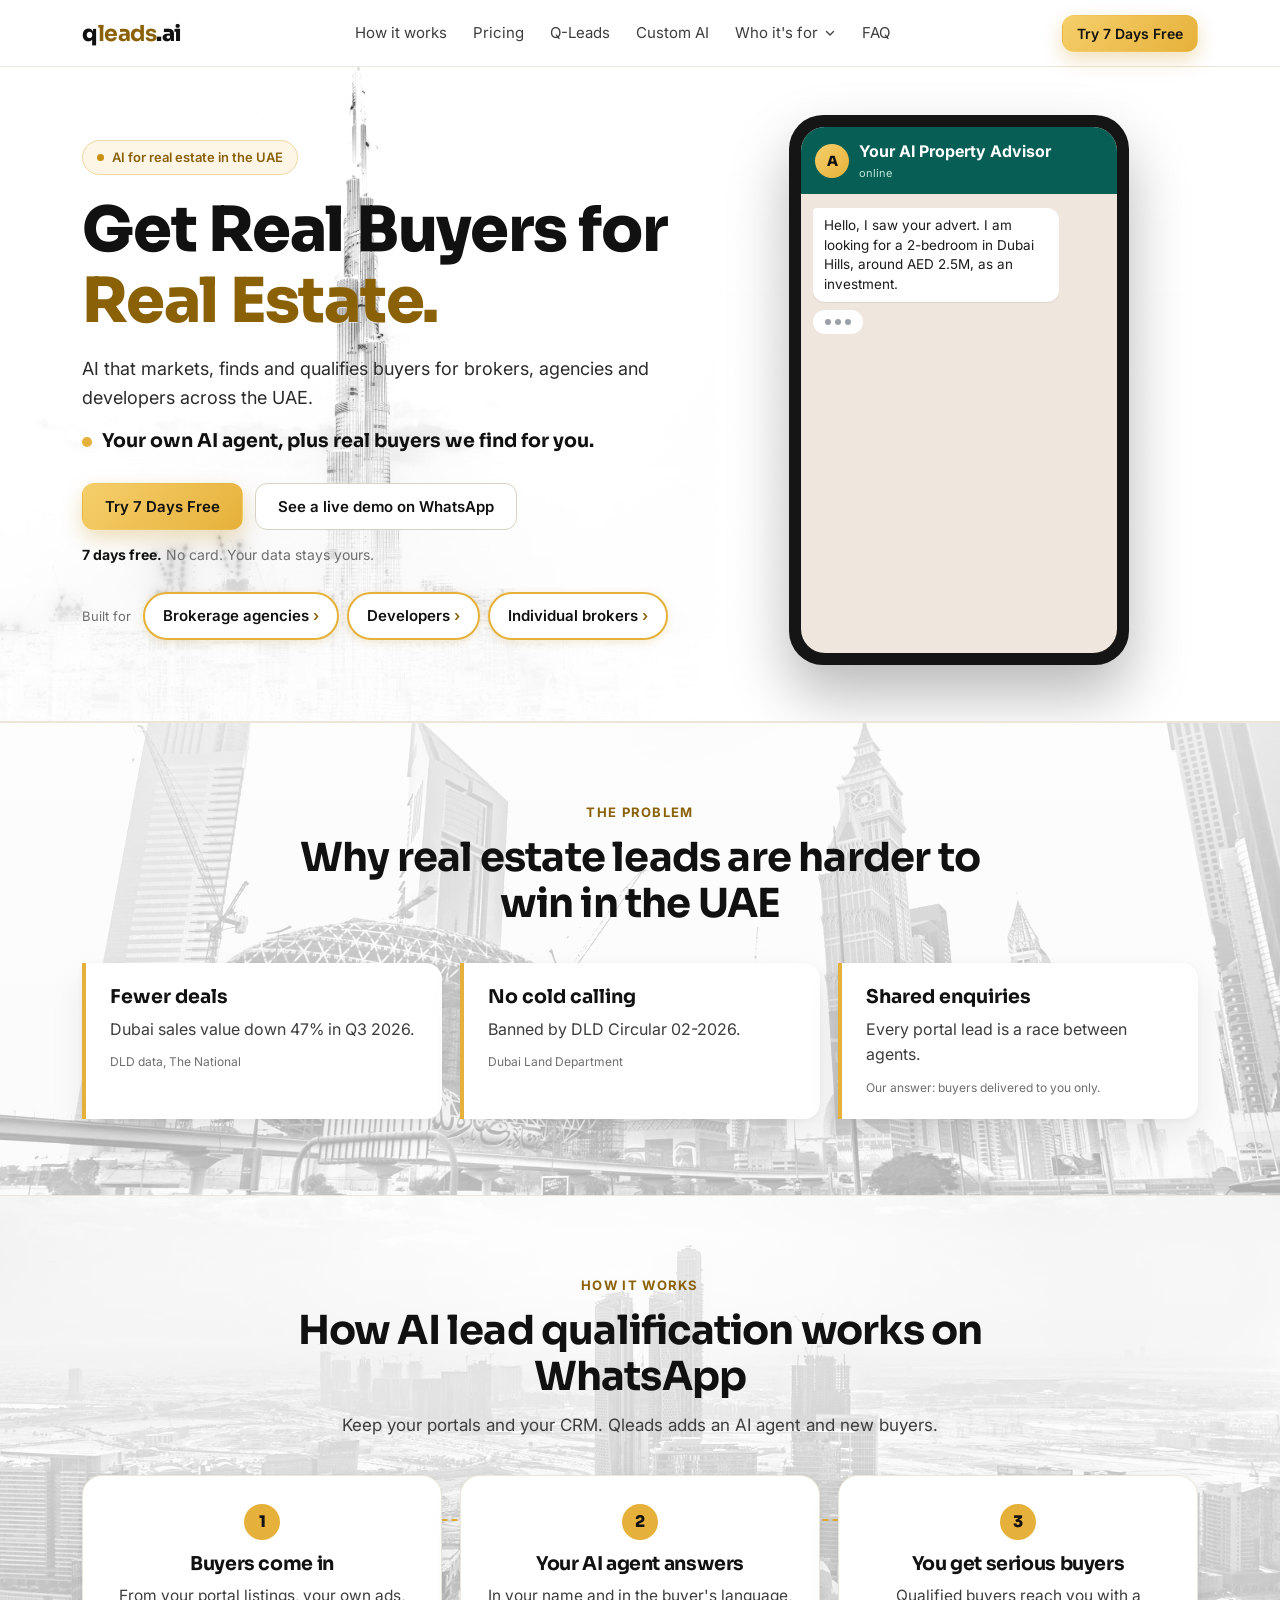
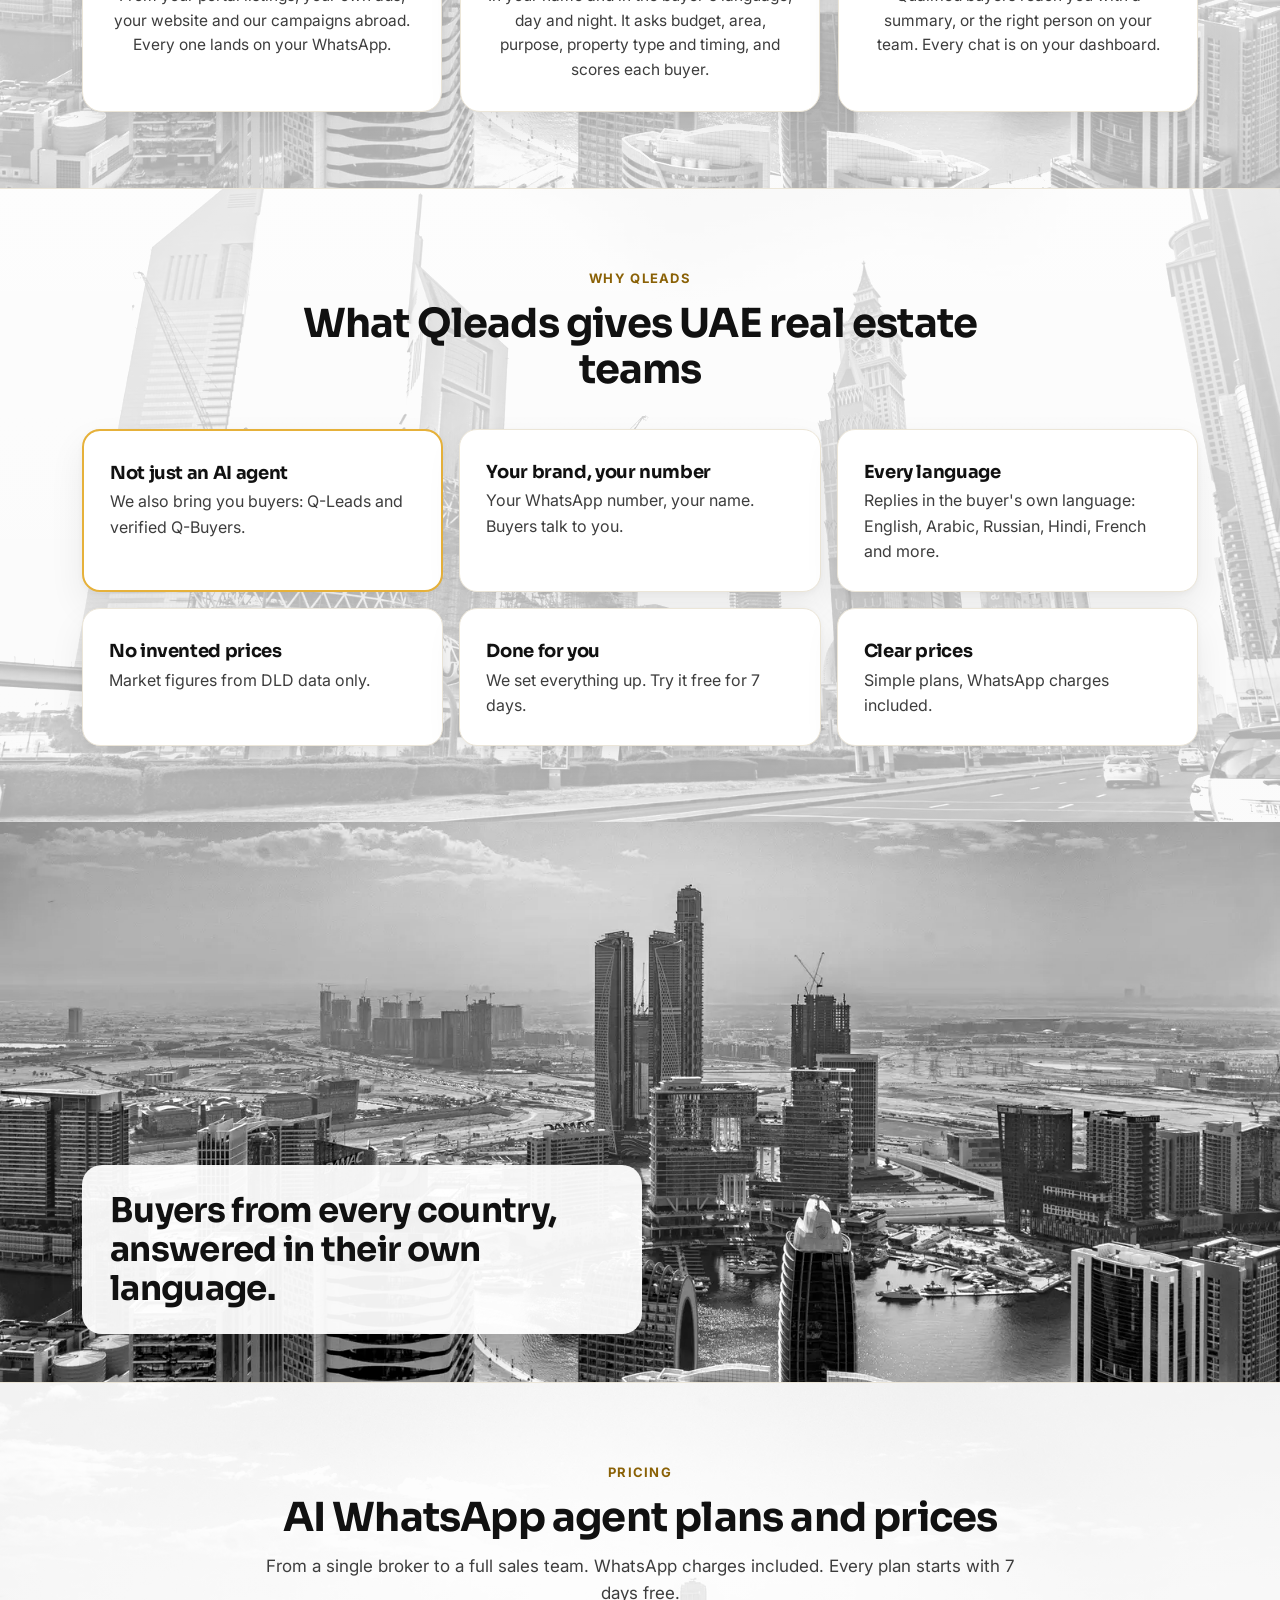
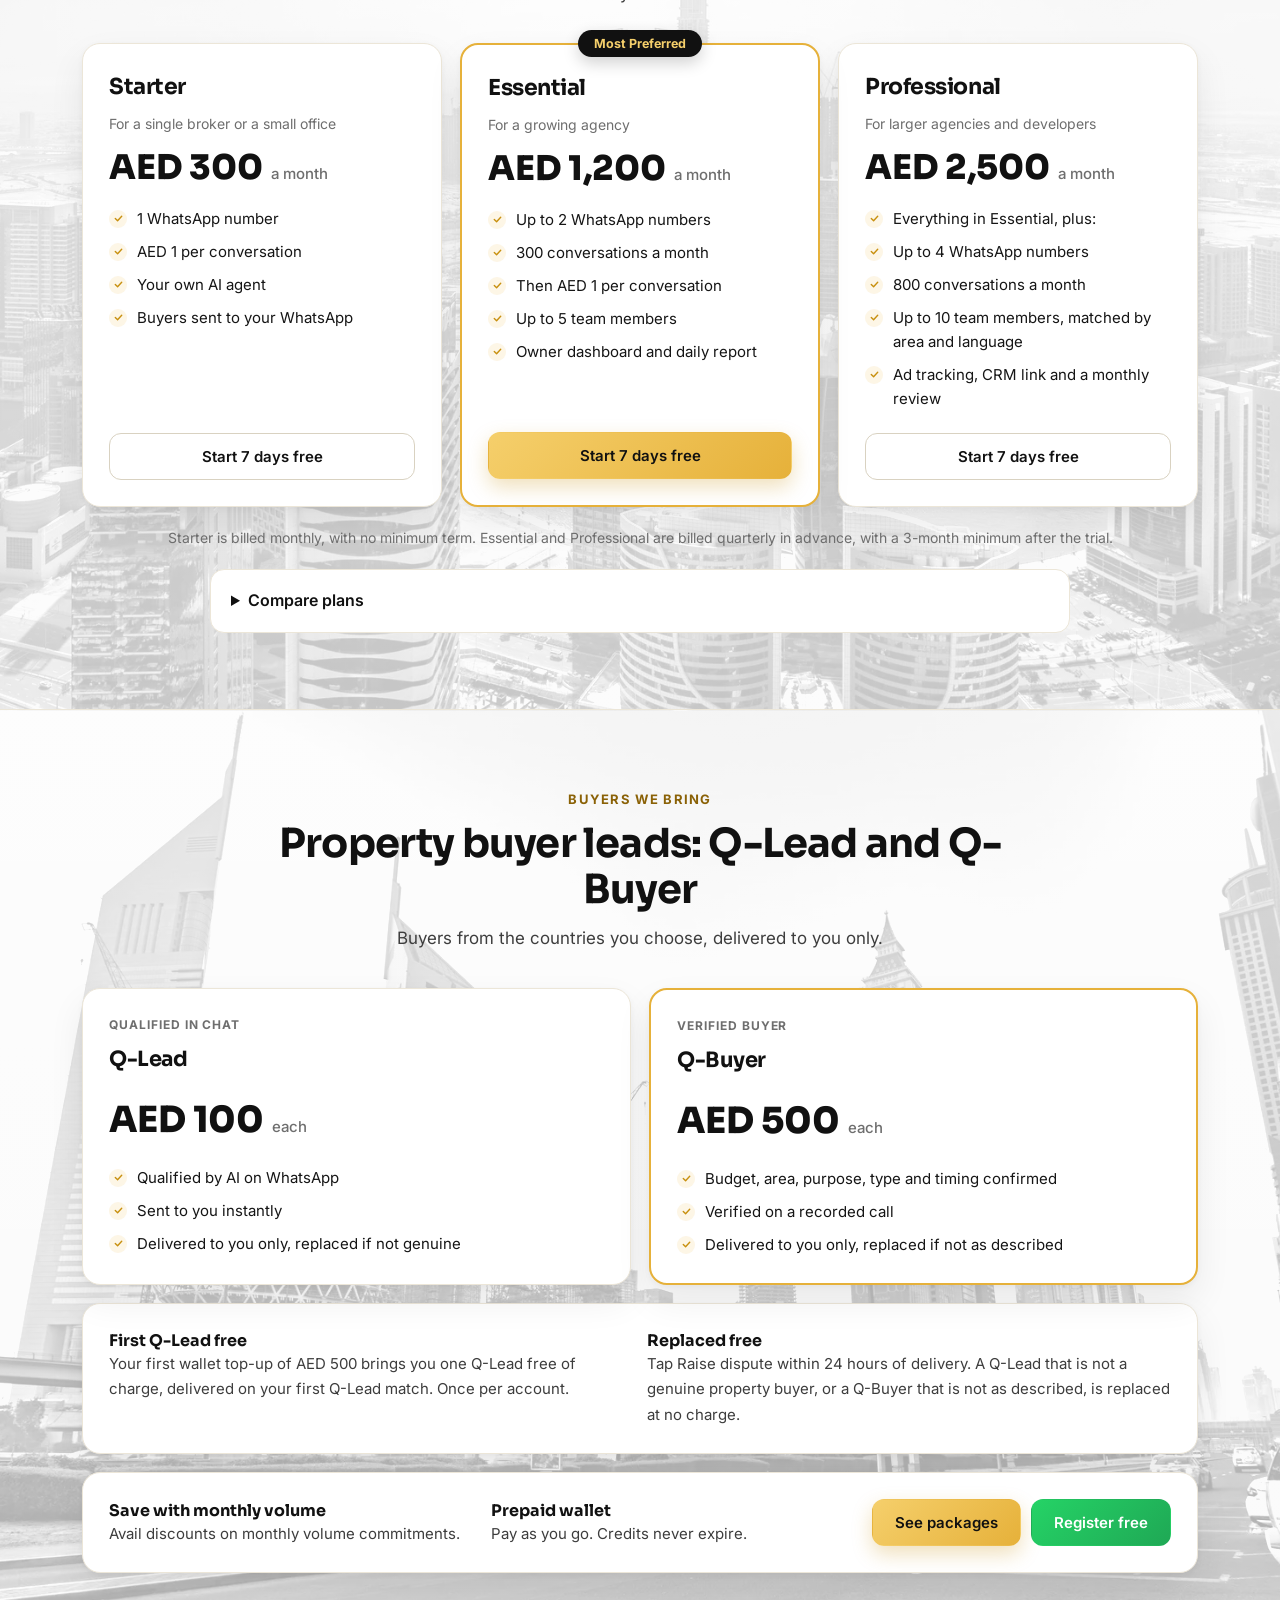
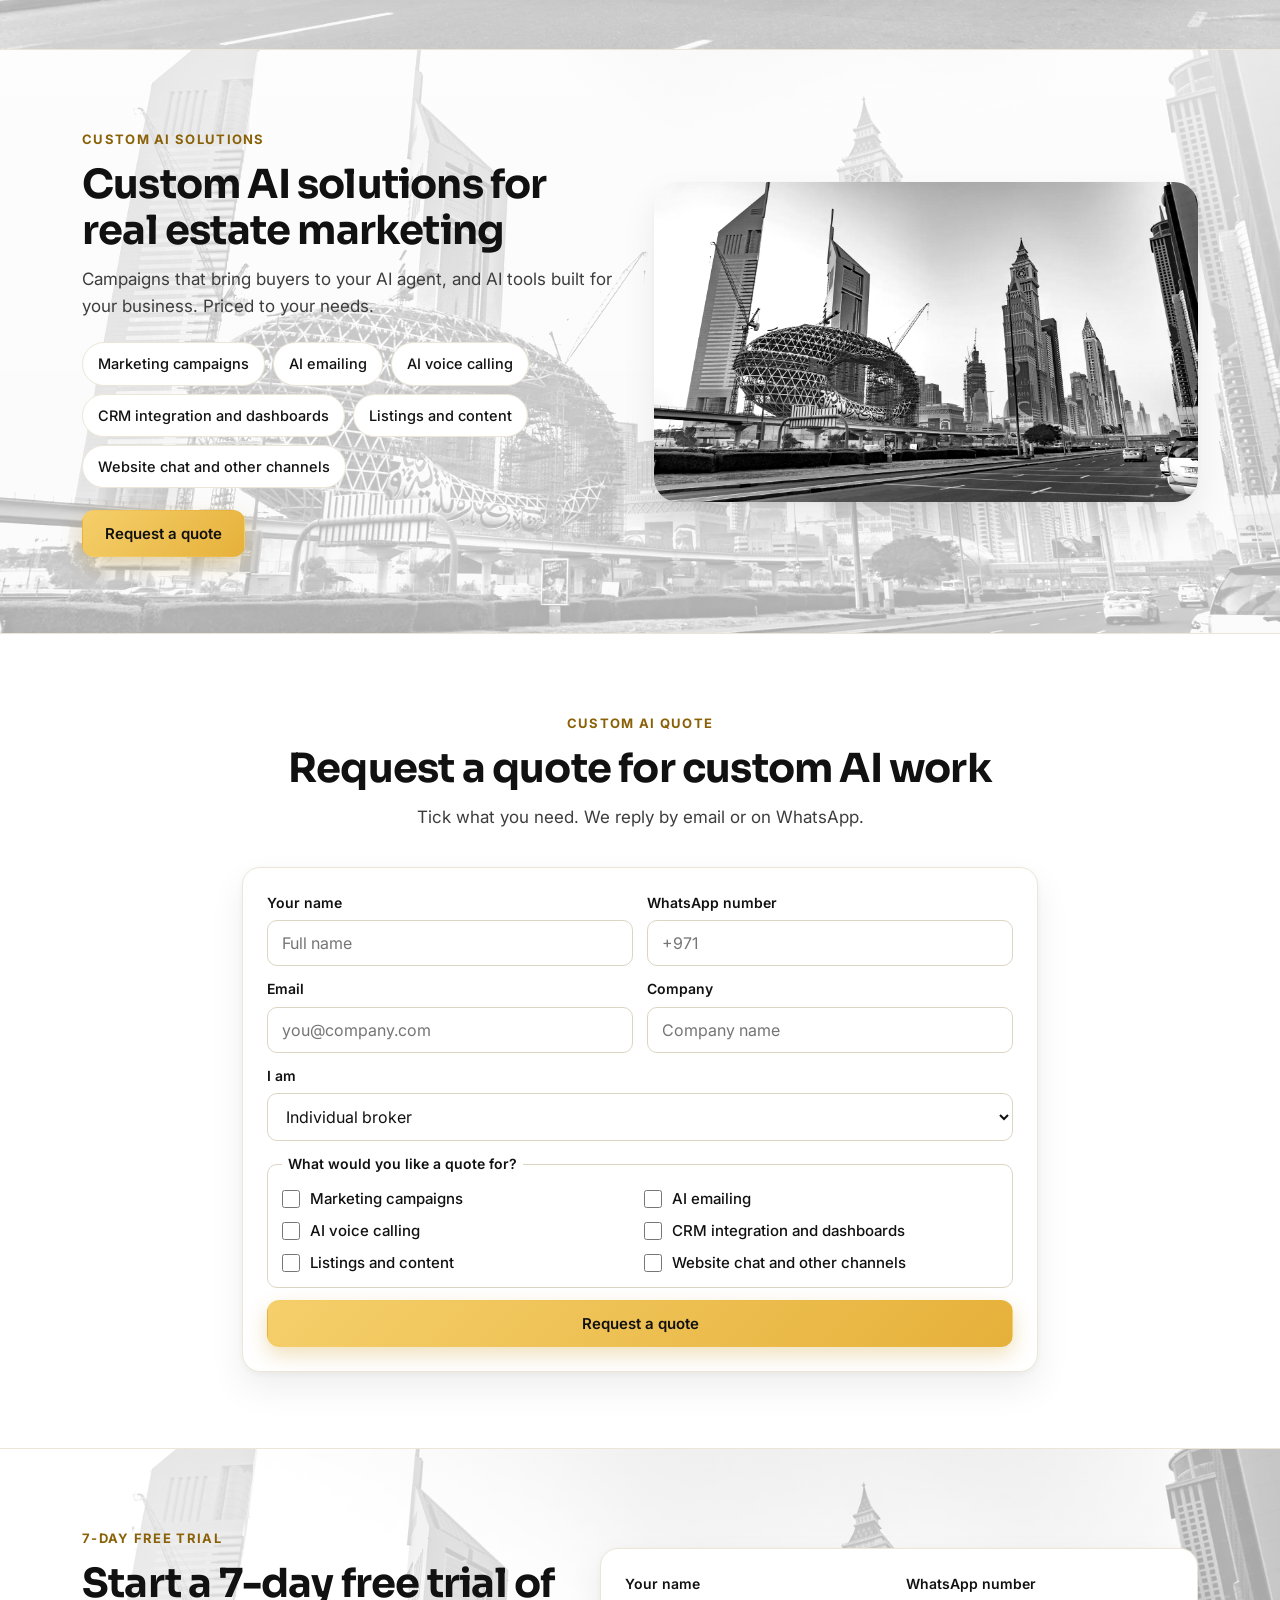
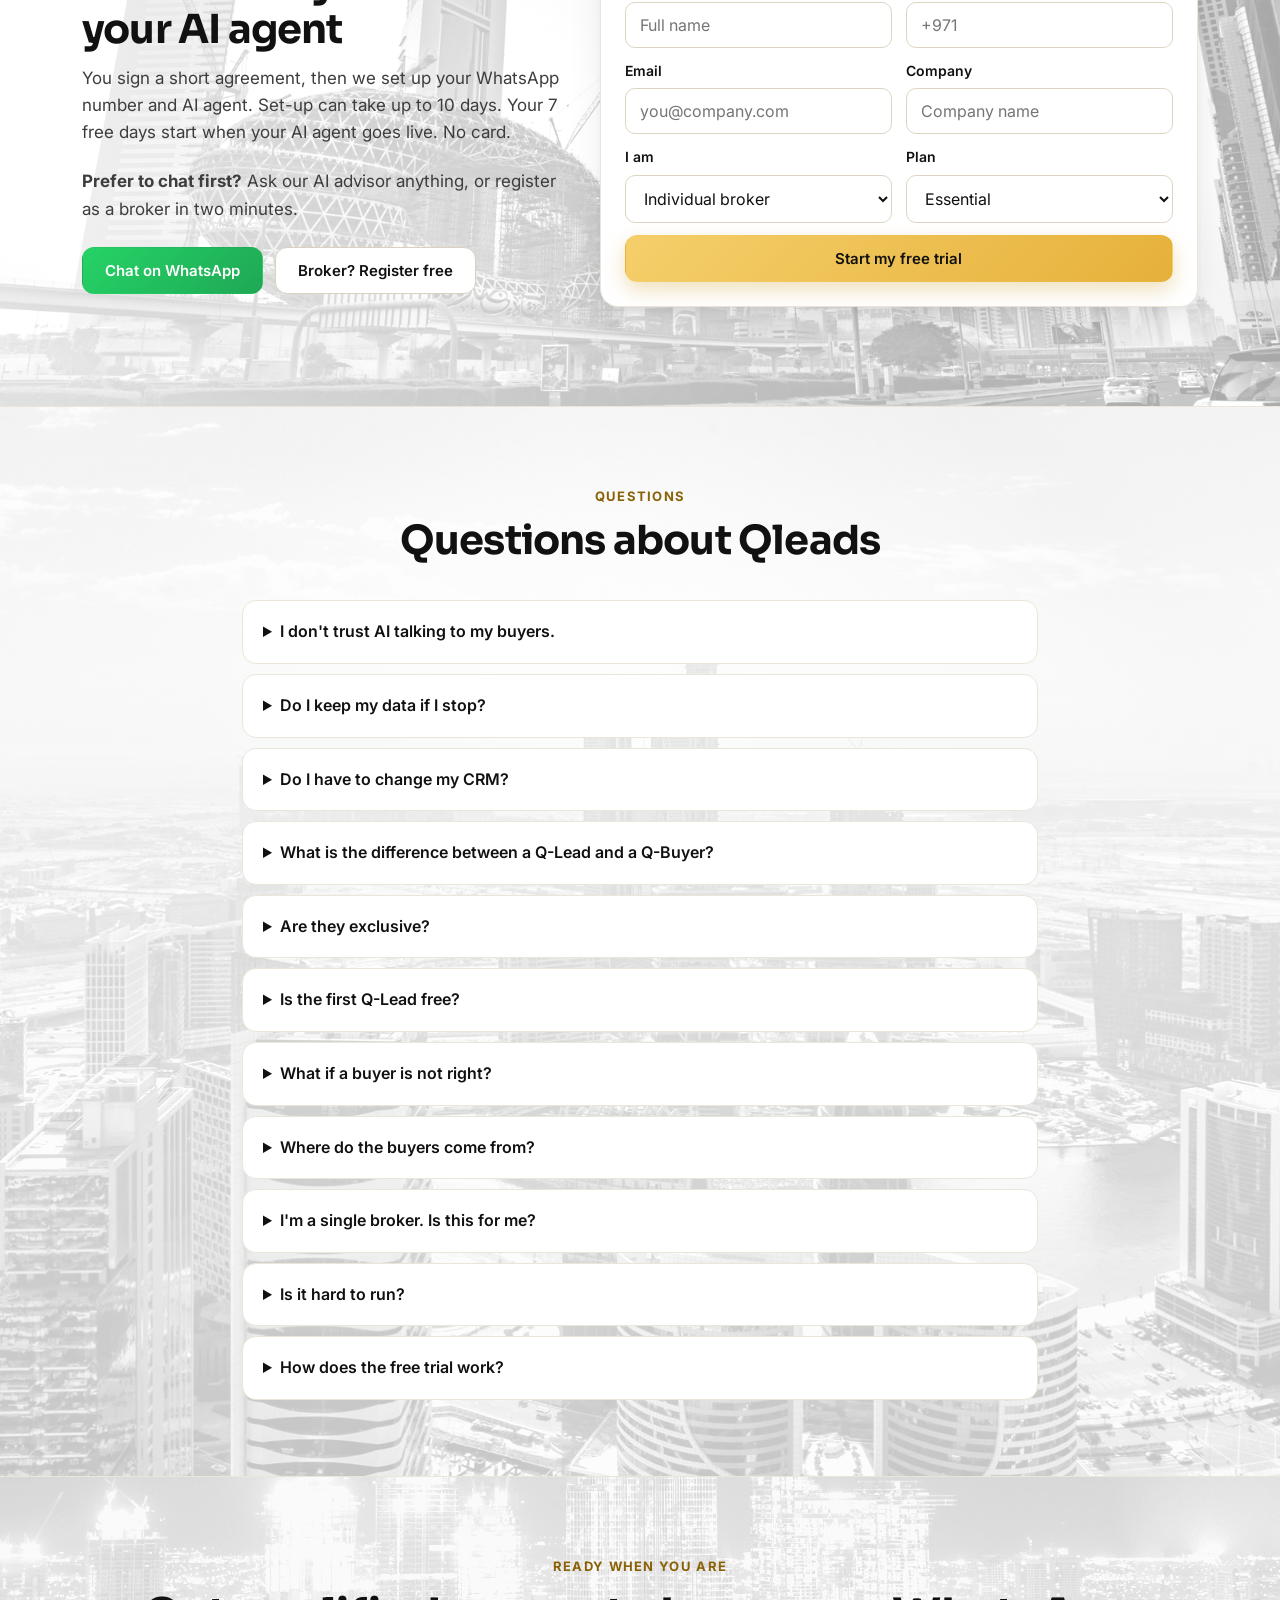
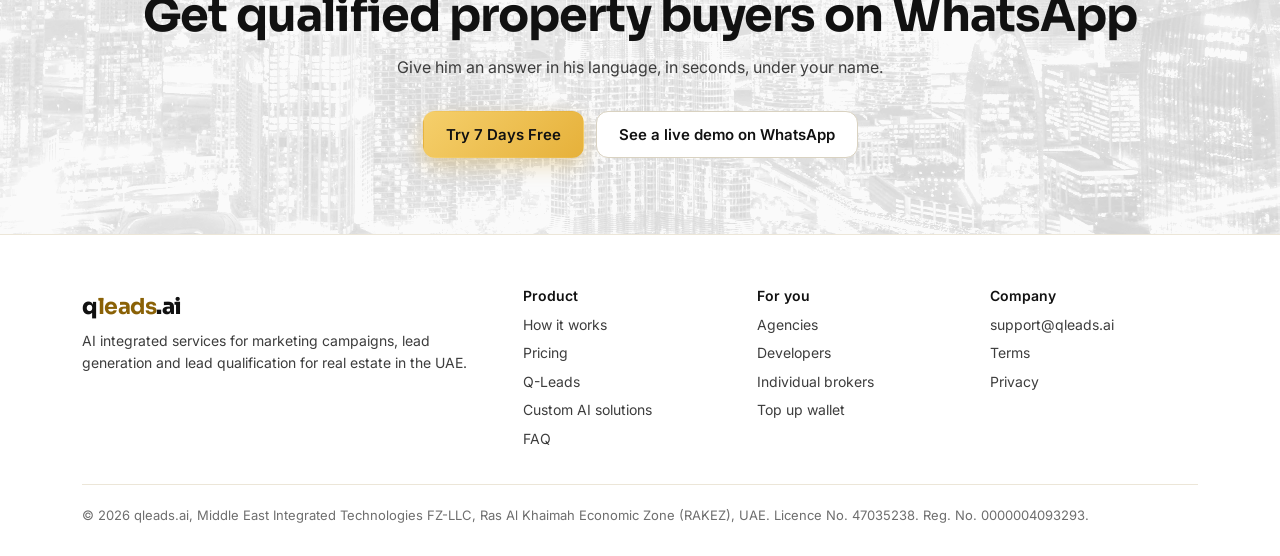
==== commit e473635f: "D105: Who it's for menu, agencies and developers pages, two forms, compare plans, darker gold, descr" ====
--- a/index.html
+++ b/index.html
@@ -9,13 +9,23 @@
 <meta property="og:title" content="Qleads: Real buyers for real estate in the UAE" />
 <meta property="og:description" content="AI integrated services for marketing campaigns, lead generation and lead qualification for individual brokers, brokerage agencies and real estate developers in the UAE." />
 <meta property="og:url" content="https://www.qleads.ai/" />
+<meta property="og:type" content="website" />
+<meta property="og:site_name" content="Qleads" />
+<meta property="og:locale" content="en_AE" />
 <meta property="og:image" content="https://www.qleads.ai/assets/img/hero-dubai-desktop.jpg" />
+<meta property="og:image:width" content="1920" />
+<meta property="og:image:height" content="2878" />
+<meta property="og:image:alt" content="The Burj Khalifa and Downtown Dubai at night" />
+<meta name="twitter:card" content="summary_large_image" />
+<meta name="twitter:title" content="Qleads: Real buyers for real estate in the UAE" />
+<meta name="twitter:description" content="AI integrated services for marketing campaigns, lead generation and lead qualification for individual brokers, brokerage agencies and real estate developers in the UAE." />
+<meta name="twitter:image" content="https://www.qleads.ai/assets/img/hero-dubai-desktop.jpg" />
 <meta name="theme-color" content="#ffffff" />
 <link rel="icon" href="/favicon.svg" type="image/svg+xml" />
 <link rel="preconnect" href="https://fonts.googleapis.com" />
 <link rel="preconnect" href="https://fonts.gstatic.com" crossorigin />
 <link href="https://fonts.googleapis.com/css2?family=Sora:wght@500;600;700;800&family=Inter:wght@400;500;600&display=swap" rel="stylesheet" />
-<link rel="stylesheet" href="/assets/site.css?v=3a3c35d6" />
+<link rel="stylesheet" href="/assets/site.css?v=e5dbb4d6" />
 <script type="application/ld+json">
 {
  "@context": "https://schema.org",
@@ -79,6 +89,22 @@
     },
     {
      "@type": "Question",
+     "name": "Is the first Q-Lead free?",
+     "acceptedAnswer": {
+      "@type": "Answer",
+      "text": "Yes. Your first wallet top-up of AED 500 brings you one Q-Lead free of charge, delivered on your first Q-Lead match. This is given once per account."
+     }
+    },
+    {
+     "@type": "Question",
+     "name": "What if a buyer is not right?",
+     "acceptedAnswer": {
+      "@type": "Answer",
+      "text": "Tap Raise dispute on the delivery message within 24 hours of delivery. A Q-Lead that is not a genuine property buyer, or a Q-Buyer that is not as described, is replaced at no charge."
+     }
+    },
+    {
+     "@type": "Question",
      "name": "Where do the buyers come from?",
      "acceptedAnswer": {
       "@type": "Answer",
@@ -232,13 +258,14 @@
       <a href="/#pricing">Pricing</a>
       <a href="/#qleads">Q-Leads</a>
       <a href="/#custom">Custom AI</a>
-      <a href="/brokers">For brokers</a>
+      <div class="dd">
+        <button class="dd-btn" id="whobtn" type="button" aria-expanded="false" aria-controls="wholist">Who it's for<svg viewBox="0 0 24 24" aria-hidden="true"><path d="M5 9l7 7 7-7"/></svg></button>
+        <span class="dd-label">Who it's for</span>
+        <div class="dd-list" id="wholist"><a href="/brokers">Brokers</a><a href="/agencies">Agencies</a><a href="/developers">Developers</a></div>
+      </div>
       <a href="/#faq">FAQ</a>
     </nav>
     <div class="right">
-      <select class="lang" aria-label="Language">
-        <option value="en">EN</option><option disabled>العربية (soon)</option><option disabled>Русский (soon)</option><option disabled>हिन्दी (soon)</option><option disabled>Français (soon)</option>
-      </select>
       <a class="btn btn-gold btn-sm" href="/#trial">Try 7 Days Free</a>
       <button class="menu-btn" id="menubtn" type="button" aria-label="Menu" aria-expanded="false" aria-controls="sitenav"><svg class="m" viewBox="0 0 24 24" aria-hidden="true"><path d="M4 7h16M4 12h16M4 17h16"/></svg><svg class="x" viewBox="0 0 24 24" aria-hidden="true"><path d="M6 6l12 12M18 6L6 18"/></svg></button>
     </div>
@@ -259,7 +286,7 @@
         <a class="btn btn-line" href="https://wa.me/971501483346?text=Demo">See a live demo on WhatsApp</a>
       </div>
       <div class="trust"><b>7 days free.</b> No card. Your data stays yours.</div>
-      <div class="built"><small>Built for</small><a href="#pricing">Brokerage agencies</a><a href="#pricing">Developers</a><a href="/brokers">Individual brokers</a></div>
+      <div class="built"><small>Built for</small><a href="/agencies">Brokerage agencies</a><a href="/developers">Developers</a><a href="/brokers">Individual brokers</a></div>
     </div>
 
     <div class="journey" aria-label="Animated example of a buyer enquiry handled on WhatsApp">
@@ -287,7 +314,7 @@
   <div class="wrap">
     <div class="head center">
       <span class="k">The problem</span>
-      <h2>How many calls and WhatsApp messages did your last real buyer take?</h2>
+      <h2>Why real estate leads are harder to win in the UAE</h2>
     </div>
     <div class="prob">
       <div class="pc"><b>Fewer deals</b>Dubai sales value down 47% in Q3 2026.<small>DLD data, The National</small></div>
@@ -302,7 +329,7 @@
   <div class="wrap">
     <div class="head center">
       <span class="k">How it works</span>
-      <h2>Three steps from enquiry to serious buyer.</h2>
+      <h2>How AI lead qualification works on WhatsApp</h2>
       <p>Keep your portals and your CRM. Qleads adds an AI agent and new buyers.</p>
     </div>
     <div class="how3">
@@ -330,7 +357,7 @@
   <div class="wrap">
     <div class="head center">
       <span class="k">Why Qleads</span>
-      <h2>Built for real estate in the UAE.</h2>
+      <h2>What Qleads gives UAE real estate teams</h2>
     </div>
     <div class="why">
       <div class="card" style="border:2px solid var(--gold-2)"><h3>Not just an AI agent</h3><p>We also bring you buyers: Q-Leads and verified Q-Buyers.</p></div>
@@ -345,6 +372,7 @@
 
 <!-- 6 PRICING -->
 <div class="band">
+  <img class="bandimg" src="/assets/img/section-businessbay.webp" alt="Business Bay in Dubai seen from above: towers around the canal and marina" width="1600" height="1066" loading="lazy" />
   <div class="wrap"><div class="bandbox"><h2>Buyers from every country, answered in their own language.</h2></div></div>
 </div>
 
@@ -352,7 +380,7 @@
   <div class="wrap">
     <div class="head center">
       <span class="k">Pricing</span>
-      <h2>Choose a plan that suits you.</h2>
+      <h2>AI WhatsApp agent plans and prices</h2>
       <p>From a single broker to a full sales team. WhatsApp charges included. Every plan starts with 7 days free.</p>
     </div>
     <div class="plans3">
@@ -397,6 +425,20 @@
       </div>
     </div>
     <p class="fine" style="text-align:center;font-size:14px;margin-top:20px">Starter is billed monthly, with no minimum term. Essential and Professional are billed quarterly in advance, with a 3-month minimum after the trial.</p>
+    <details class="cmp"><summary>Compare plans</summary>
+      <div class="tw"><table>
+        <thead><tr><th scope="col">Plan</th><th scope="col">Starter</th><th scope="col">Essential</th><th scope="col">Professional</th></tr></thead>
+        <tbody>
+        <tr><th scope="row">Monthly price</th><td>AED 300</td><td>AED 1,200</td><td>AED 2,500</td></tr>
+        <tr><th scope="row">WhatsApp numbers</th><td>1</td><td>Up to 2</td><td>Up to 4</td></tr>
+        <tr><th scope="row">Staff for handover</th><td>Your own WhatsApp</td><td>Up to 5 team members</td><td>Up to 10 team members</td></tr>
+        <tr><th scope="row">Conversations included</th><td>None</td><td>300 a month</td><td>800 a month</td></tr>
+        <tr><th scope="row">Each extra conversation</th><td>AED 1</td><td>AED 1</td><td>AED 1</td></tr>
+        <tr><th scope="row">Billing</th><td>Monthly</td><td>Quarterly in advance</td><td>Quarterly in advance</td></tr>
+        <tr><th scope="row">Minimum term</th><td>None</td><td>3 months after the trial</td><td>3 months after the trial</td></tr>
+        </tbody>
+      </table></div>
+    </details>
   </div>
 </section>
 
@@ -405,7 +447,7 @@
   <div class="wrap">
     <div class="head center">
       <span class="k">Buyers we bring</span>
-      <h2>We bring the buyers too.</h2>
+      <h2>Property buyer leads: Q-Lead and Q-Buyer</h2>
       <p>Buyers from the countries you choose, delivered to you only.</p>
     </div>
     <div class="two">
@@ -421,6 +463,10 @@
         <div class="amt">AED 500 <small>each</small></div>
         <ul class="chk"><li>Budget, area, purpose, type and timing confirmed</li><li>Verified on a recorded call</li><li>Delivered to you only, replaced if not as described</li></ul>
       </div>
+    </div>
+    <div class="card facts2">
+      <div><b>First Q-Lead free</b><span>Your first wallet top-up of AED 500 brings you one Q-Lead free of charge, delivered on your first Q-Lead match. Once per account.</span></div>
+      <div><b>Replaced free</b><span>Tap Raise dispute within 24 hours of delivery. A Q-Lead that is not a genuine property buyer, or a Q-Buyer that is not as described, is replaced at no charge.</span></div>
     </div>
     <div class="card disc">
       <div><b>Save with monthly volume</b><span>Avail discounts on monthly volume commitments.</span></div>
@@ -435,7 +481,7 @@
         <tr><td>15 (save 15%)</td><td>AED 1,275</td><td>AED 6,375</td></tr>
         <tr><td>20 (save 20%)</td><td>AED 1,600</td><td>AED 8,000</td></tr>
       </table>
-      <p class="fine">Need more? <a href="mailto:support@qleads.ai?subject=Packages" style="color:var(--gold);font-weight:600">Ask us</a>.</p>
+      <p class="fine">Need more? <a href="mailto:support@qleads.ai?subject=Packages" class="tlink">Ask us</a>.</p>
     </div>
   </div>
 </section>
@@ -446,48 +492,35 @@
     <div>
       <div class="head" style="margin-bottom:22px">
         <span class="k">Custom AI solutions</span>
-        <h2>We market for you too.</h2>
+        <h2>Custom AI solutions for real estate marketing</h2>
         <p>Campaigns that bring buyers to your AI agent, and AI tools built for your business. Priced to your needs.</p>
       </div>
       <div class="chips">
         <span class="chip">Marketing campaigns</span><span class="chip">AI emailing</span><span class="chip">AI voice calling</span>
         <span class="chip">CRM integration and dashboards</span><span class="chip">Listings and content</span><span class="chip">Website chat and other channels</span>
       </div>
-      <p style="margin-top:22px"><a class="btn btn-gold" id="quotebtn" href="#trial">Request a quote</a></p>
-    </div>
-    <div class="photo"></div>
-  </div>
-</section>
-
-<!-- 9 TRIAL / TWO PATH -->
-<section id="trial" class="trial">
-  <div class="wrap">
-    <div class="head">
-      <span class="k">7-day free trial</span>
-      <h2>Try it free for 7 days.</h2>
-      <p>You sign a short agreement, then we set up your WhatsApp number and AI agent. Set-up can take up to 10 days. Your 7 free days start when your AI agent goes live. No card.</p>
-      <p style="margin-top:22px"><b>Prefer to chat first?</b> Ask our AI advisor anything, or register as a broker in two minutes.</p>
-      <div class="alt"><a class="btn btn-wa" href="https://wa.me/971501483346?text=Demo">Chat on WhatsApp</a><a class="btn btn-line" href="https://wa.me/971501483346?text=I%27d%20like%20to%20register%20as%20a%20qleads%20broker">Broker? Register free</a></div>
-    </div>
-    <form class="card" id="trialform" method="post" action="https://aisha-webhook-production.up.railway.app/enterprise/trial">
+      <p style="margin-top:22px"><a class="btn btn-gold" href="#quote">Request a quote</a></p>
+    </div>
+    <img class="photo" src="/assets/img/section-downtown.webp" alt="Sheikh Zayed Road in Dubai with the Emirates Towers and the Museum of the Future" width="1600" height="1066" loading="lazy" />
+  </div>
+</section>
+
+<!-- 8b QUOTE -->
+<section id="quote" class="quote">
+  <div class="wrap">
+    <div class="head center"><span class="k">Custom AI quote</span><h2>Request a quote for custom AI work</h2><p>Tick what you need. We reply by email or on WhatsApp.</p></div>
+    <form class="card qform" id="quoteform" method="post" action="https://aisha-webhook-production.up.railway.app/enterprise/quote">
       <input type="text" name="website" tabindex="-1" autocomplete="off" aria-hidden="true" style="position:absolute;left:-9999px;width:1px;height:1px;opacity:0" />
       <div class="row2">
-        <label>I am<select name="type"><option>Agency</option><option>Developer</option><option value="Individual broker">Individual broker</option></select></label>
-        <label>Plan<select name="plan" id="planpick"><option>Starter</option><option selected>Essential</option><option>Professional</option><option>Not sure</option><option value="Custom">Custom AI solution</option></select></label>
+        <label>Your name<input name="name" autocomplete="name" placeholder="Full name" required /></label>
+        <label>WhatsApp number<input name="whatsapp" type="tel" inputmode="tel" autocomplete="tel" placeholder="+971" required /></label>
       </div>
       <div class="row2">
-        <label>Your name<input name="name" placeholder="Full name" required /></label>
-        <label>Company<input name="company" placeholder="Agency or developer" /></label>
-      </div>
-      <div class="row2">
-        <label>Email<input name="email" type="email" placeholder="you@company.com" required /></label>
-        <label>WhatsApp<input name="whatsapp" placeholder="+971" required /></label>
-      </div>
-      <div class="row2">
-        <label>RERA office no. (optional)<input name="orn" placeholder="ORN" /></label>
-        <label>Anything to add? (optional)<input name="need" placeholder="Agents, projects, countries" /></label>
-      </div>
-      <fieldset id="wants" class="wants" hidden>
+        <label>Email<input name="email" type="email" autocomplete="email" placeholder="you@company.com" required /></label>
+        <label>Company<input name="company" autocomplete="organization" placeholder="Company name" /></label>
+      </div>
+      <label>I am<select name="type"><option>Individual broker</option><option>Brokerage agency</option><option>Developer</option></select></label>
+      <fieldset class="wants">
         <legend>What would you like a quote for?</legend>
         <label><input type="checkbox" name="want" value="Marketing campaigns" /> Marketing campaigns</label>
         <label><input type="checkbox" name="want" value="AI emailing" /> AI emailing</label>
@@ -496,7 +529,36 @@
         <label><input type="checkbox" name="want" value="Listings and content" /> Listings and content</label>
         <label><input type="checkbox" name="want" value="Website chat and other channels" /> Website chat and other channels</label>
       </fieldset>
-      <button class="btn btn-gold" type="submit" id="trialsubmit">Start my free trial</button>
+      <button class="btn btn-gold" type="submit">Request a quote</button>
+    </form>
+  </div>
+</section>
+
+<!-- 9 TRIAL / TWO PATH -->
+<section id="trial" class="trial">
+  <div class="wrap">
+    <div class="head">
+      <span class="k">7-day free trial</span>
+      <h2>Start a 7-day free trial of your AI agent</h2>
+      <p>You sign a short agreement, then we set up your WhatsApp number and AI agent. Set-up can take up to 10 days. Your 7 free days start when your AI agent goes live. No card.</p>
+      <p style="margin-top:22px"><b>Prefer to chat first?</b> Ask our AI advisor anything, or register as a broker in two minutes.</p>
+      <div class="alt"><a class="btn btn-wa" href="https://wa.me/971501483346?text=Demo">Chat on WhatsApp</a><a class="btn btn-line" href="https://wa.me/971501483346?text=I%27d%20like%20to%20register%20as%20a%20qleads%20broker">Broker? Register free</a></div>
+    </div>
+    <form class="card qform" id="trialform" method="post" action="https://aisha-webhook-production.up.railway.app/enterprise/trial">
+      <input type="text" name="website" tabindex="-1" autocomplete="off" aria-hidden="true" style="position:absolute;left:-9999px;width:1px;height:1px;opacity:0" />
+      <div class="row2">
+        <label>Your name<input name="name" autocomplete="name" placeholder="Full name" required /></label>
+        <label>WhatsApp number<input name="whatsapp" type="tel" inputmode="tel" autocomplete="tel" placeholder="+971" required /></label>
+      </div>
+      <div class="row2">
+        <label>Email<input name="email" type="email" autocomplete="email" placeholder="you@company.com" required /></label>
+        <label>Company<input name="company" autocomplete="organization" placeholder="Company name" /></label>
+      </div>
+      <div class="row2">
+        <label>I am<select name="type"><option>Individual broker</option><option>Brokerage agency</option><option>Developer</option></select></label>
+        <label>Plan<select name="plan"><option>Starter</option><option selected>Essential</option><option>Professional</option></select></label>
+      </div>
+      <button class="btn btn-gold" type="submit">Start my free trial</button>
     </form>
   </div>
 </section>
@@ -504,12 +566,14 @@
 <!-- 10 FAQ -->
 <section id="faq" class="bgimg bg-bb bg-strong">
   <div class="wrap" style="max-width:860px">
-    <div class="head center"><span class="k">Questions</span><h2>Straight answers.</h2></div>
+    <div class="head center"><span class="k">Questions</span><h2>Questions about Qleads</h2></div>
     <details><summary>I don't trust AI talking to my buyers.</summary><p>It follows your rules, never invents prices, and hands the buyer to you or your team whenever he asks. You see every chat.</p></details>
     <details><summary>Do I keep my data if I stop?</summary><p>Yes. Your buyers and chats belong to you.</p></details>
     <details><summary>Do I have to change my CRM?</summary><p>No. Professional sends every enquiry to your CRM. On other plans you can export them.</p></details>
     <details><summary>What is the difference between a Q-Lead and a Q-Buyer?</summary><p>A Q-Lead is qualified by AI in chat and sent to you instantly. A Q-Buyer has also confirmed five key points and been verified on a recorded call.</p></details>
     <details><summary>Are they exclusive?</summary><p>Yes. Each Q-Lead and Q-Buyer is delivered to one customer only. The terms for your account give the details.</p></details>
+    <details><summary>Is the first Q-Lead free?</summary><p>Yes. Your first wallet top-up of AED 500 brings you one Q-Lead free of charge, delivered on your first Q-Lead match. This is given once per account.</p></details>
+    <details><summary>What if a buyer is not right?</summary><p>Tap Raise dispute on the delivery message within 24 hours of delivery. A Q-Lead that is not a genuine property buyer, or a Q-Buyer that is not as described, is replaced at no charge.</p></details>
     <details><summary>Where do the buyers come from?</summary><p>Our own advertising in the countries you choose. Every buyer contacted us first.</p></details>
     <details><summary>I'm a single broker. Is this for me?</summary><p>Yes. Start with Starter, or simply buy Q-Leads and Q-Buyers.</p></details>
     <details><summary>Is it hard to run?</summary><p>No. We set it up and look after it.</p></details>
@@ -521,7 +585,7 @@
 <section class="final">
   <div class="wrap">
     <span class="k">Ready when you are</span>
-    <h2 style="margin:10px 0 14px">Your next buyer is already looking.</h2>
+    <h2 style="margin:10px 0 14px">Get qualified property buyers on WhatsApp</h2>
     <p>Give him an answer in his language, in seconds, under your name.</p>
     <div class="ctas"><a class="btn btn-gold" href="#trial">Try 7 Days Free</a><a class="btn btn-line" href="https://wa.me/971501483346?text=Demo">See a live demo on WhatsApp</a></div>
   </div>
@@ -534,7 +598,7 @@
     <div class="fcols">
       <div><a class="logo" href="/">q<b>leads</b>.ai</a><p style="margin-top:10px">AI integrated services for marketing campaigns, lead generation and lead qualification for real estate in the UAE.</p></div>
       <div><h4>Product</h4><a href="/#how">How it works</a><a href="/#pricing">Pricing</a><a href="/#qleads">Q-Leads</a><a href="/#custom">Custom AI solutions</a><a href="/#faq">FAQ</a></div>
-      <div><h4>For you</h4><a href="/#pricing">Agencies</a><a href="/#pricing">Developers</a><a href="/brokers">Individual brokers</a><a href="/topup">Top up wallet</a></div>
+      <div><h4>For you</h4><a href="/agencies">Agencies</a><a href="/developers">Developers</a><a href="/brokers">Individual brokers</a><a href="/topup">Top up wallet</a></div>
       <div><h4>Company</h4><a href="mailto:support@qleads.ai">support@qleads.ai</a><a href="/terms">Terms</a><a href="/privacy">Privacy</a></div>
     </div>
     <div class="legal">© 2026 qleads.ai, Middle East Integrated Technologies FZ-LLC, Ras Al Khaimah Economic Zone (RAKEZ), UAE. Licence No. 47035238. Reg. No. 0000004093293.</div>
@@ -550,6 +614,16 @@
   b.addEventListener('click',function(){set(b.getAttribute('aria-expanded')!=='true');});
   n.addEventListener('click',function(e){if(e.target.closest('a'))set(false);});
   document.addEventListener('keydown',function(e){if(e.key==='Escape'&&b.getAttribute('aria-expanded')==='true'){set(false);b.focus();}});
+})();
+(function(){
+  var w=document.getElementById('whobtn'),l=document.getElementById('wholist');
+  if(!w||!l)return;
+  var d=w.parentNode;
+  function set(o){d.classList.toggle('open',o);w.setAttribute('aria-expanded',o?'true':'false');}
+  w.addEventListener('click',function(){set(w.getAttribute('aria-expanded')!=='true');});
+  l.addEventListener('click',function(e){if(e.target.closest('a'))set(false);});
+  document.addEventListener('click',function(e){if(!d.contains(e.target))set(false);});
+  document.addEventListener('keydown',function(e){if(e.key==='Escape'&&w.getAttribute('aria-expanded')==='true'){set(false);w.focus();}});
 })();
 /* menu:end */
 (function(){
@@ -581,13 +655,11 @@
   if(document.getElementById('price')){['price','comm','plan'].forEach(function(id){document.getElementById(id).addEventListener('input',roi)});roi();}
 })();
 (function(){
-  var pick=document.getElementById('planpick'),wants=document.getElementById('wants'),btn=document.getElementById('trialsubmit'),q=document.getElementById('quotebtn');
-  if(!pick||!wants||!btn)return;
-  function sync(){var c=pick.value==='Custom';wants.hidden=!c;btn.textContent=c?'Request a quote':'Start my free trial';
-    if(!c){[].forEach.call(wants.querySelectorAll('input'),function(x){x.checked=false});}}
-  pick.addEventListener('change',sync);
-  if(q)q.addEventListener('click',function(){pick.value='Custom';sync();});
-  sync();
+  // phone bottom bar: shown only once the main hero buttons have scrolled out of view
+  var bar=document.querySelector('.bar'),c=document.querySelector('.hero .ctas');
+  if(!bar||!c||!('IntersectionObserver' in window))return;
+  bar.classList.add('off');
+  new IntersectionObserver(function(es){bar.classList.toggle('off',es[es.length-1].isIntersecting);},{rootMargin:'-66px 0px 0px 0px'}).observe(c);
 })();
 </script>
 </body>
--- a/assets/site.css
+++ b/assets/site.css
@@ -2,7 +2,7 @@
 
 :root{
   --black:#111111; --ink:#151515; --body:#3d3d3d; --muted:#6e6e6e; --line:#ece6d8;
-  --gold:#c8900f; --gold-2:#e6b13a; --gold-3:#f5cf6b; --gold-soft:#fdf6e6;
+  --gold:#c8900f; --gold-2:#e6b13a; --gold-3:#f5cf6b; --gold-soft:#fdf6e6; --gold-text:#8a6106;
   --wa:#1fa855; --wa-2:#25d366;
   --r:18px; --shadow:0 2px 6px rgba(0,0,0,.04),0 16px 36px rgba(0,0,0,.07);
 }
@@ -14,7 +14,7 @@
 img{max-width:100%;display:block}
 .wrap{max-width:1180px;margin:0 auto;padding:0 16px}
 @media(min-width:720px){.wrap{padding:0 32px}}
-.gold{color:var(--gold)}
+.gold{color:var(--gold-text)}
 
 .mock{background:var(--gold-soft);color:#7a5200;font:600 13px 'Inter',sans-serif;text-align:center;padding:7px 16px;border-bottom:1px solid var(--line)}
 
@@ -22,12 +22,11 @@
 header{position:sticky;top:0;z-index:20;background:rgba(255,255,255,.95);backdrop-filter:blur(10px);border-bottom:1px solid var(--line)}
 .nav{display:flex;align-items:center;justify-content:space-between;height:66px;gap:12px}
 .logo{font:800 22px 'Sora',sans-serif;color:var(--black);letter-spacing:-.02em}
-.logo b{color:var(--gold)}
+.logo b{color:var(--gold-text)}
 .links{display:none;gap:26px;font-size:15px;color:var(--body)}
-.links a:hover{color:var(--gold)}
+.links a:hover{color:var(--gold-text)}
 @media(min-width:960px){.links{display:flex}}
 .right{display:flex;align-items:center;gap:10px}
-.lang{border:1px solid var(--line);border-radius:10px;padding:7px 8px;font:500 14px 'Inter',sans-serif;color:var(--black);background:#fff}
 .btn{display:inline-flex;align-items:center;justify-content:center;gap:8px;border-radius:12px;padding:13px 22px;font:600 15px 'Inter',sans-serif;border:1px solid transparent;cursor:pointer;white-space:nowrap;transition:transform .15s,box-shadow .15s}
 .btn:hover{transform:translateY(-1px)}
 .btn-gold{background:linear-gradient(135deg,var(--gold-3),var(--gold-2));color:var(--black);box-shadow:0 8px 20px rgba(200,144,15,.28)}
@@ -51,7 +50,7 @@
 .eyebrow{display:inline-flex;align-items:center;gap:8px;background:var(--gold-soft);border:1px solid #efd9a4;color:#8a6106;border-radius:999px;padding:6px 14px;font-size:13px;font-weight:600}
 .eyebrow i{width:7px;height:7px;border-radius:50%;background:var(--gold)}
 .hero h1{font-size:42px;margin:20px 0 18px;font-weight:800;color:var(--black)}
-.hero h1 span{color:var(--gold)}
+.hero h1 span{color:var(--gold-text)}
 @media(min-width:720px){.hero h1{font-size:62px}}
 .hero p.lead{font-size:18px;color:#2b2b2b;max-width:620px}
 .ctas{display:flex;flex-wrap:wrap;gap:12px;margin-top:30px}
@@ -75,13 +74,13 @@
 .strip{background:#fff;border-bottom:1px solid var(--line)}
 .strip .wrap{display:grid;grid-template-columns:repeat(2,1fr);gap:18px;padding-top:26px;padding-bottom:26px}
 @media(min-width:860px){.strip .wrap{grid-template-columns:repeat(4,1fr)}}
-.st b{display:block;font:700 18px 'Sora',sans-serif;color:var(--gold)}
+.st b{display:block;font:700 18px 'Sora',sans-serif;color:var(--gold-text)}
 .st span{font-size:14px;color:var(--body)}
 
 /* sections */
 section{padding:76px 0;background:#fff}
 .head{max-width:760px;margin-bottom:36px}
-.k{display:inline-block;font-size:13px;font-weight:700;letter-spacing:.1em;text-transform:uppercase;color:var(--gold)}
+.k{display:inline-block;font-size:13px;font-weight:700;letter-spacing:.1em;text-transform:uppercase;color:var(--gold-text)}
 .head h2{font-size:30px;margin-top:10px}
 @media(min-width:720px){.head h2{font-size:40px}}
 .head p{margin-top:12px;font-size:17px}
@@ -171,7 +170,7 @@
 @media(min-width:760px){.fcols{grid-template-columns:2fr 1fr 1fr 1fr}}
 footer h4{color:var(--black);font:600 14px 'Inter',sans-serif;margin-bottom:10px}
 footer a{display:block;margin:6px 0;color:var(--body)}
-footer a:hover{color:var(--gold)}
+footer a:hover{color:var(--gold-text)}
 .legal{border-top:1px solid var(--line);padding-top:20px;font-size:13px;color:var(--muted)}
 
 /* ===== additions, 23 Nov rebuild ===== */
@@ -179,8 +178,9 @@
 .trust b{color:var(--black)}
 .built{display:flex;flex-wrap:wrap;gap:8px;margin-top:26px;align-items:center}
 .built small{font-size:13px;color:var(--muted);margin-right:4px}
-.built a{background:#fff;border:1px solid var(--line);border-radius:999px;padding:7px 14px;font-size:14px;color:var(--black);font-weight:600}
-.built a:hover{border-color:var(--gold-2)}
+.built a{background:#fff;border:2px solid var(--gold-2);border-radius:999px;padding:10px 18px;font-size:15px;color:var(--black);font-weight:600;box-shadow:0 2px 8px rgba(200,144,15,.18)}
+.built a:after{content:" \203A";color:var(--gold-text)}
+.built a:hover{background:var(--gold-soft);border-color:var(--gold)}
 
 /* animated journey */
 .journey{justify-self:center;width:100%;max-width:360px}
@@ -215,7 +215,7 @@
 .node.mid{background:var(--black);color:#e8e2d2;border:none;text-align:center}
 .node.mid h3{color:var(--gold-3);font-size:20px}
 .node.mid p{font-size:14.5px}
-.arrow{justify-self:center;color:var(--gold);font:800 28px 'Sora',sans-serif;transform:rotate(90deg)}
+.arrow{justify-self:center;color:var(--gold-text);font:800 28px 'Sora',sans-serif;transform:rotate(90deg)}
 @media(min-width:960px){.arrow{transform:none}}
 .dot{width:9px;height:9px;border-radius:50%;background:var(--gold-2);flex:none}
 
@@ -290,11 +290,9 @@
 .bg-burj2:before{background-image:url('/assets/img/hero-dubai-desktop.webp');background-position:center 85%}
 .bg-strong:after{background:linear-gradient(180deg,rgba(255,255,255,.94),rgba(255,255,255,.86))}
 .band{background:none!important;overflow:hidden}
-.band:before{content:"";position:absolute;inset:0;background:url('/assets/img/section-businessbay.webp') center 40%/cover}
+.band .bandimg{position:absolute;inset:0;width:100%;height:100%;max-width:none;object-fit:cover;object-position:center 40%;filter:grayscale(1) contrast(1.08)}
 .band .wrap{position:relative;z-index:1}
-.photo{background:none!important}
-.photo:before{content:"";position:absolute;inset:0;background:url('/assets/img/section-downtown.webp') center/cover}
-.photo .chipbox{z-index:1}
+.photo{background:none!important;display:block;width:100%;height:320px;object-fit:cover;filter:grayscale(1) contrast(1.08)}
 /* plan badge as a tab on the top edge; price line kept together (founder, 23 Nov) */
 .plan.pro{overflow:visible}
 .badge{top:-15px;right:auto;left:50%;transform:translateX(-50%);padding:6px 16px;font-size:12.5px;white-space:nowrap;box-shadow:0 6px 16px rgba(0,0,0,.18)}
@@ -357,14 +355,14 @@
 @media(min-width:960px){.hero:after{background:linear-gradient(180deg,rgba(255,255,255,0) 0%,rgba(255,255,255,.1) 40%,rgba(255,255,255,.7) 72%,rgba(255,255,255,.95) 90%),linear-gradient(90deg,rgba(255,255,255,.15) 0%,rgba(255,255,255,.25) 40%,rgba(255,255,255,.85) 52%,#fff 60%,#fff 100%)}}
 /* trial section tidy (founder, 23 Nov) */
 .trial .alt{display:flex;flex-wrap:wrap;gap:12px;margin-top:24px}
-.trial select{font:16px 'Inter',sans-serif;padding:12px 14px;border:1px solid #ddd5c3;border-radius:10px;background:#fff;color:var(--black);width:100%}
-.trial form{gap:12px;padding:24px}
-.trial .wants{border:1px solid #ddd5c3;border-radius:10px;padding:12px 14px;margin:0;display:grid;gap:8px}
-.trial .wants[hidden]{display:none}
-.trial .wants legend{font-size:14px;font-weight:600;color:var(--black);padding:0 6px}
-.trial .wants label{display:flex;align-items:center;gap:10px;font-size:15px;font-weight:500;color:var(--black)}
-.trial .wants input{width:18px;height:18px;margin:0;flex:none}
-@media(min-width:600px){.trial .wants{grid-template-columns:1fr 1fr}}
+.qform select{font:16px 'Inter',sans-serif;padding:12px 14px;border:1px solid #ddd5c3;border-radius:10px;background:#fff;color:var(--black);width:100%}
+form.qform{gap:12px;padding:24px}
+.qform .wants{border:1px solid #ddd5c3;border-radius:10px;padding:12px 14px;margin:0;display:grid;gap:8px}
+.qform .wants[hidden]{display:none}
+.qform .wants legend{font-size:14px;font-weight:600;color:var(--black);padding:0 6px}
+.qform .wants label{display:flex;align-items:center;gap:10px;font-size:15px;font-weight:500;color:var(--black)}
+.qform .wants input{width:18px;height:18px;margin:0;flex:none}
+@media(min-width:600px){.qform .wants{grid-template-columns:1fr 1fr}}
 @media(min-width:960px){.trial .wrap{align-items:center}}
 /* phone menu and anchor offset under the sticky header (26 Nov) */
 html{scroll-padding-top:80px}
@@ -379,7 +377,39 @@
   header.open .links a{display:block;padding:13px 4px;font-size:16px;font-weight:500;color:var(--black);border-top:1px solid var(--line)}
   header.open .links a:first-child{border-top:none}
 }
-@media(max-width:539px){.right .lang{display:none}}
+/* rulings of 26 Nov: deeper gold for text, "Who it's for" list, bottom bar, plan table, quote form */
+.dd{position:relative}
+.dd-btn{display:inline-flex;align-items:center;gap:6px;font:inherit;color:inherit;background:none;border:0;padding:0;cursor:pointer}
+.dd-btn:hover,.dd.open .dd-btn{color:var(--gold-text)}
+.dd-btn svg{width:12px;height:12px;fill:none;stroke:currentColor;stroke-width:2.5;stroke-linecap:round;stroke-linejoin:round;transition:transform .15s}
+.dd.open .dd-btn svg{transform:rotate(180deg)}
+.dd-label{display:none}
+.dd-list{display:none;position:absolute;top:calc(100% + 14px);left:-14px;min-width:190px;background:#fff;border:1px solid var(--line);border-radius:14px;box-shadow:var(--shadow);padding:8px;z-index:25}
+.dd.open .dd-list{display:grid}
+.dd-list a{display:block;padding:10px 12px;border-radius:9px;color:var(--black);font-weight:500}
+.dd-list a:hover,.dd-list a:focus-visible{background:var(--gold-soft);color:var(--black)}
+@media(max-width:959px){
+  .dd-btn{display:none}
+  header.open .links .dd-label{display:block;padding:13px 4px 4px;font-size:12px;font-weight:700;letter-spacing:.08em;text-transform:uppercase;color:var(--muted);border-top:1px solid var(--line)}
+  header.open .links .dd-list{display:block;position:static;border:0;box-shadow:none;padding:0;min-width:0;border-radius:0}
+  header.open .links .dd-list a{padding:11px 4px 11px 18px;border-top:none;border-radius:0}
+}
+.bar{transition:transform .25s}
+.bar.off{transform:translateY(110%);visibility:hidden}
+.facts2{margin-top:18px;display:grid;gap:14px}
+@media(min-width:860px){.facts2{grid-template-columns:1fr 1fr}}
+.facts2 b{display:block;color:var(--black);font:700 16px 'Sora',sans-serif}
+.facts2 span{font-size:15px}
+details.cmp{margin:20px auto 0;max-width:860px}
+.cmp .tw{overflow-x:auto;margin-top:14px;-webkit-overflow-scrolling:touch}
+.cmp table{border-collapse:collapse;width:100%;min-width:560px;font-size:15px}
+.cmp th,.cmp td{border-bottom:1px solid var(--line);padding:10px 12px;text-align:left;color:var(--body);font-weight:400}
+.cmp thead th{color:var(--black);font-weight:700}
+.cmp tbody th{color:var(--black);font-weight:600}
+.quote{border-top:1px solid var(--line)}
+.quote .wrap{max-width:860px}
+.tlink{color:var(--gold-text);font-weight:600;text-decoration:underline}
+.termslink{text-align:center;margin-top:20px;font-size:15px}
 
 /* content pages (top-up, privacy, terms, brokers, 404) */
 .pagehead{position:relative;overflow:hidden;border-bottom:1px solid var(--line)}
@@ -396,7 +426,7 @@
 .doc p{margin-top:10px}
 .doc ul,.doc ol{margin:10px 0 0 22px}
 .doc li{margin-top:6px}
-.doc a{color:var(--gold);font-weight:600}
+.doc a{color:var(--gold-text);font-weight:600}
 .doc .note{background:var(--gold-soft);border:1px solid #efd9a4;border-radius:14px;padding:18px 20px;margin-top:20px}
 .doc form{display:flex;flex-wrap:wrap;gap:10px;margin-top:12px}
 .doc form input{flex:1 1 240px}
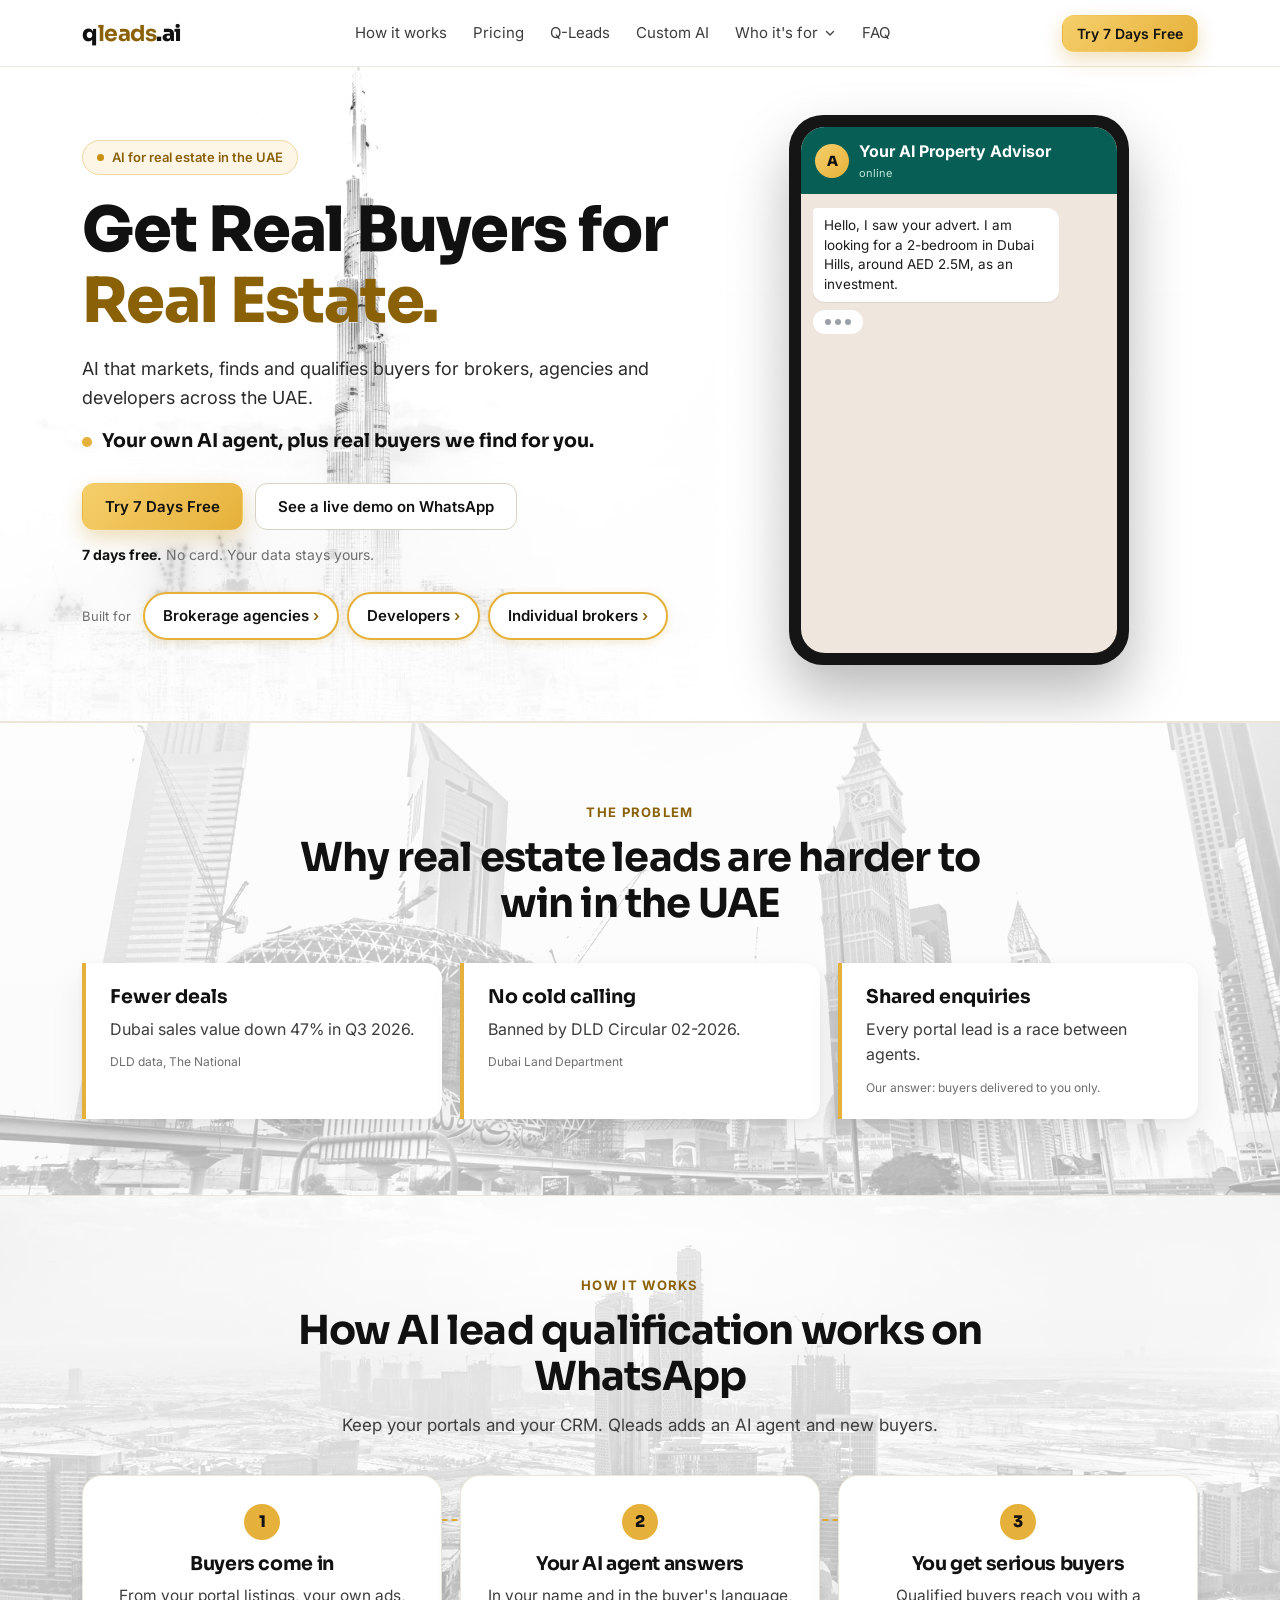
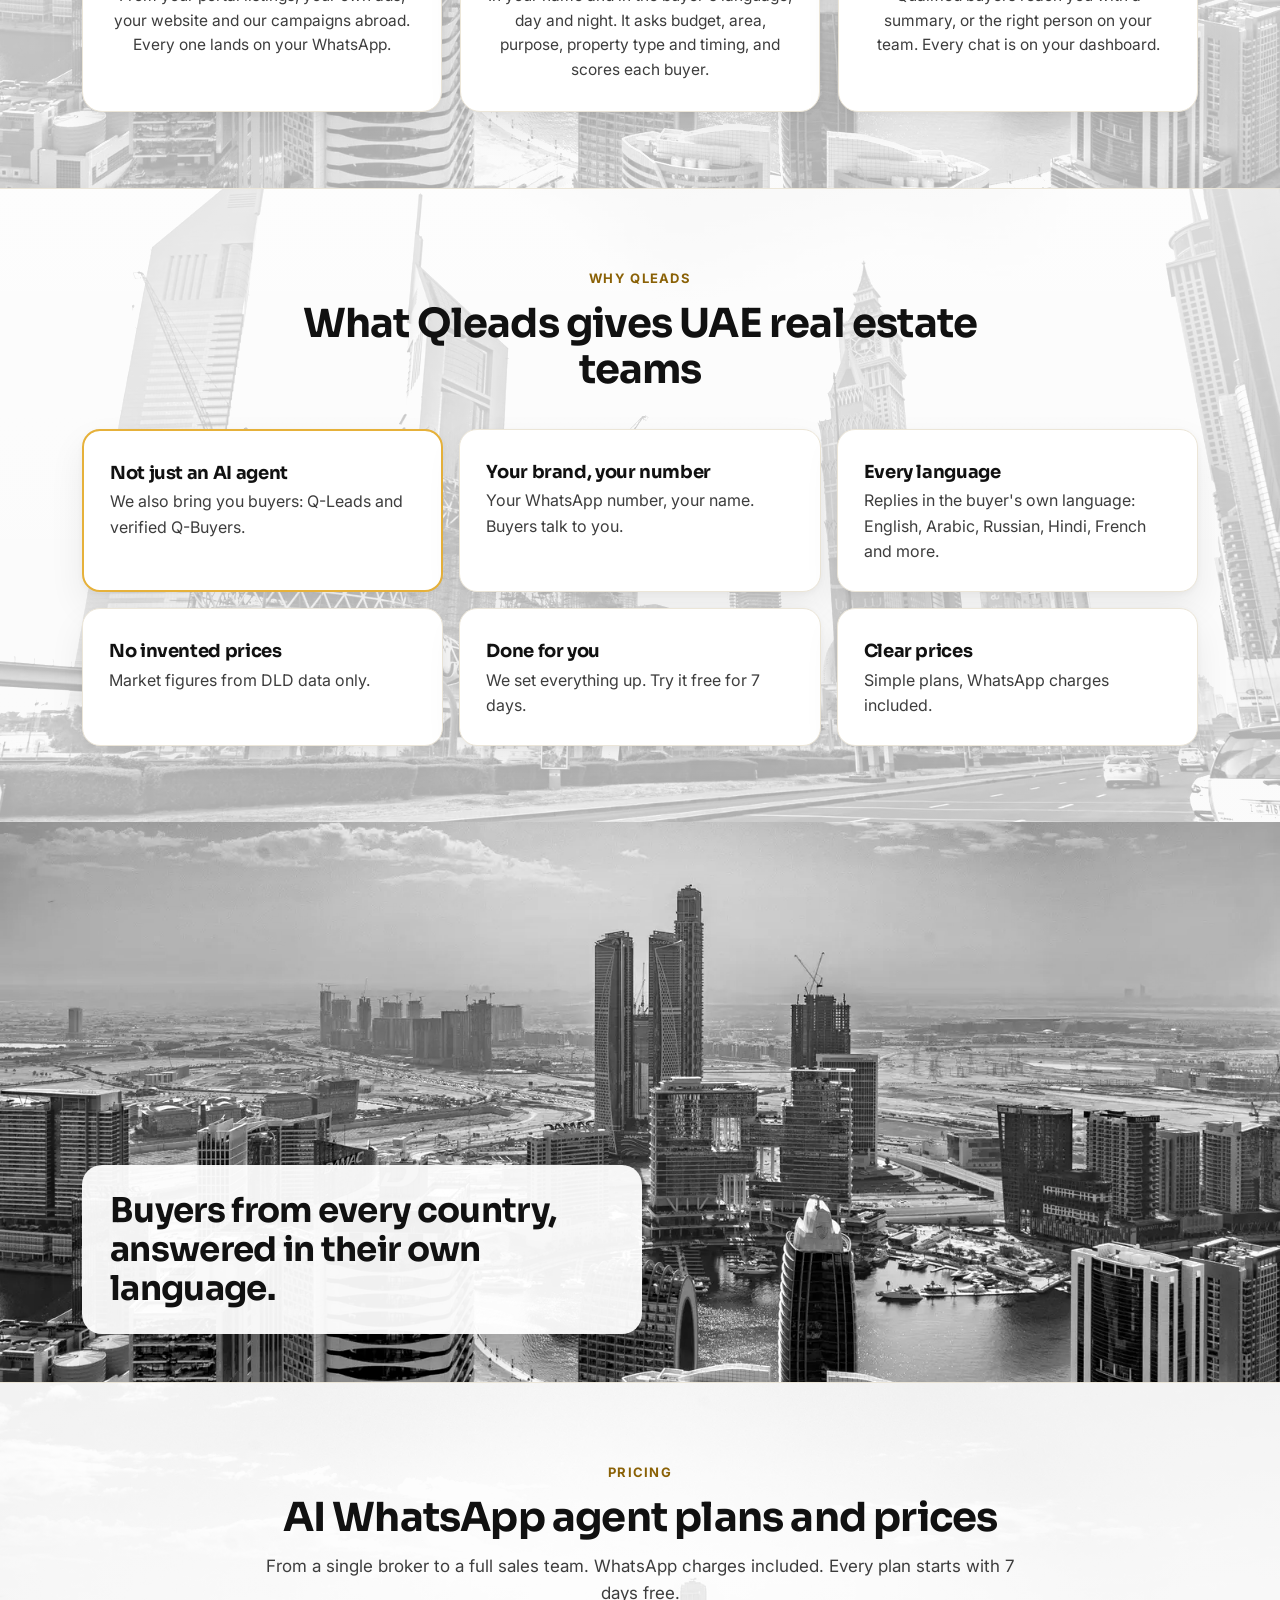
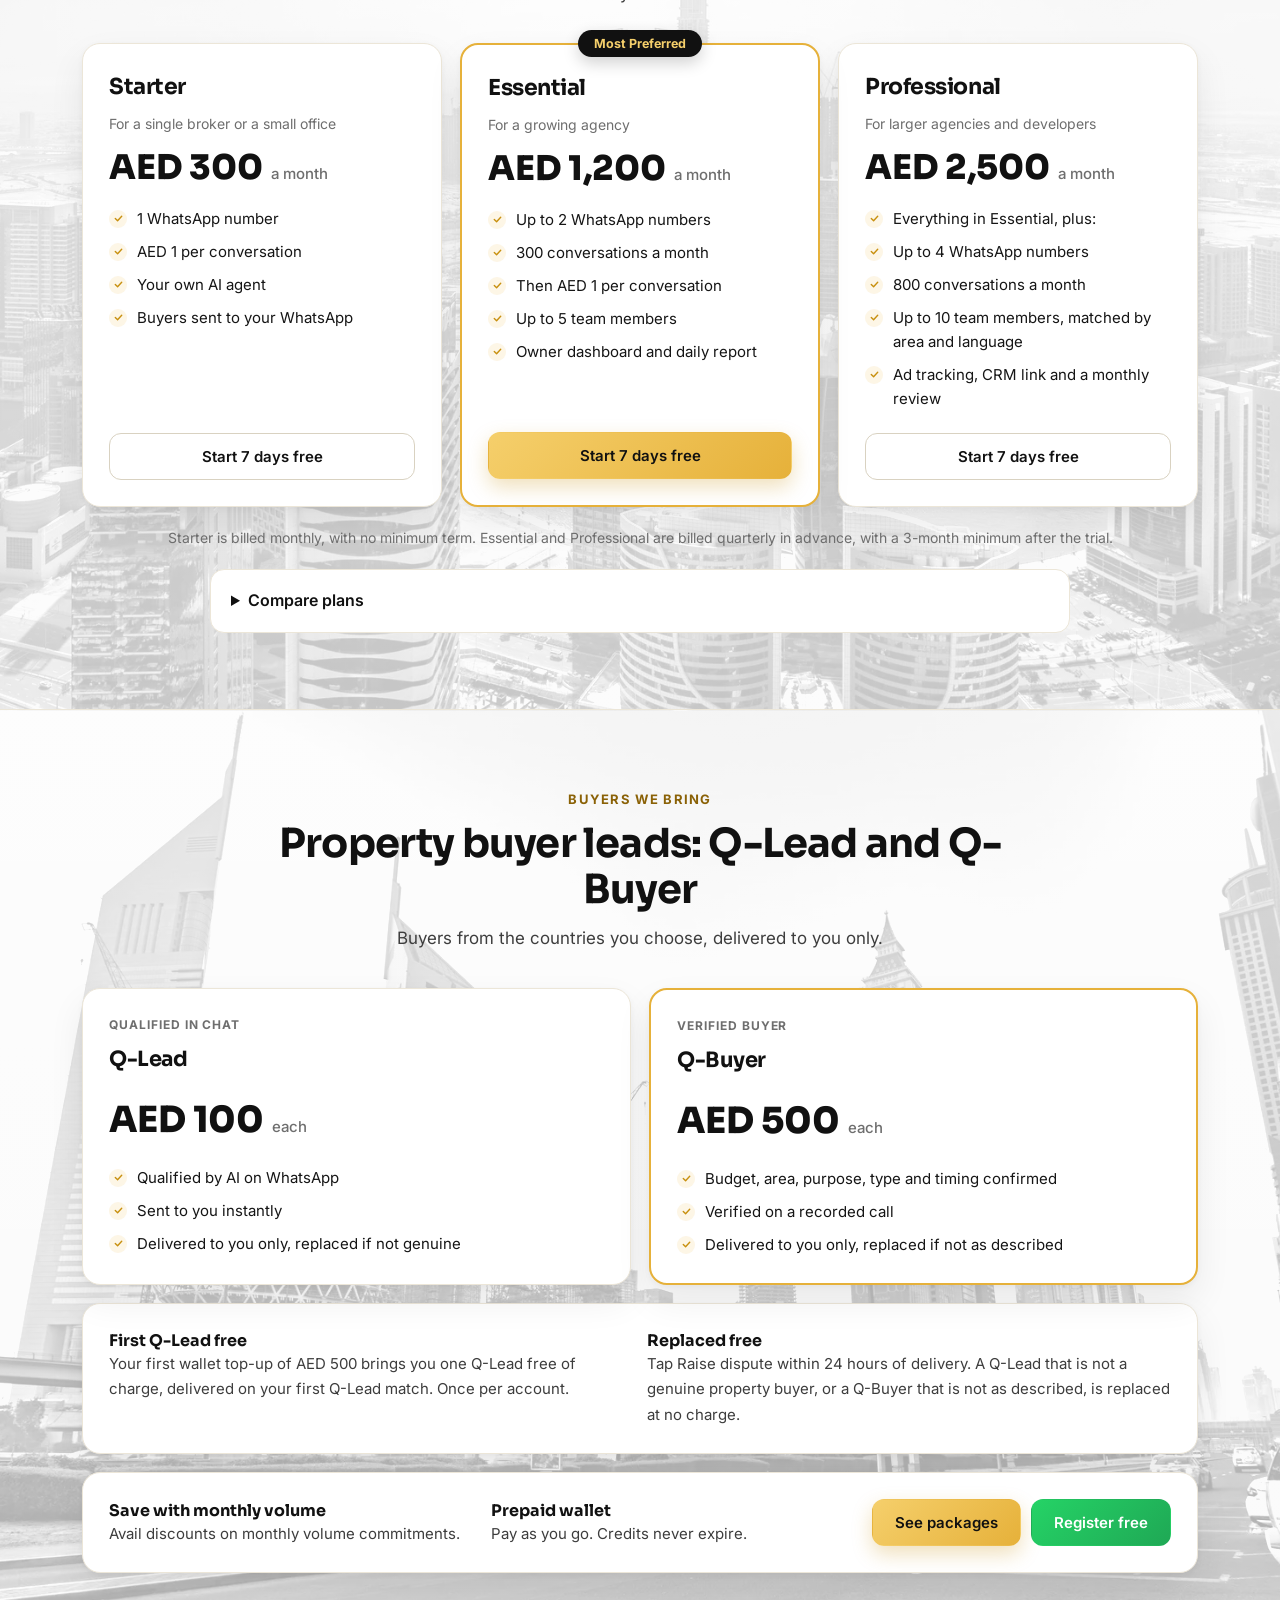
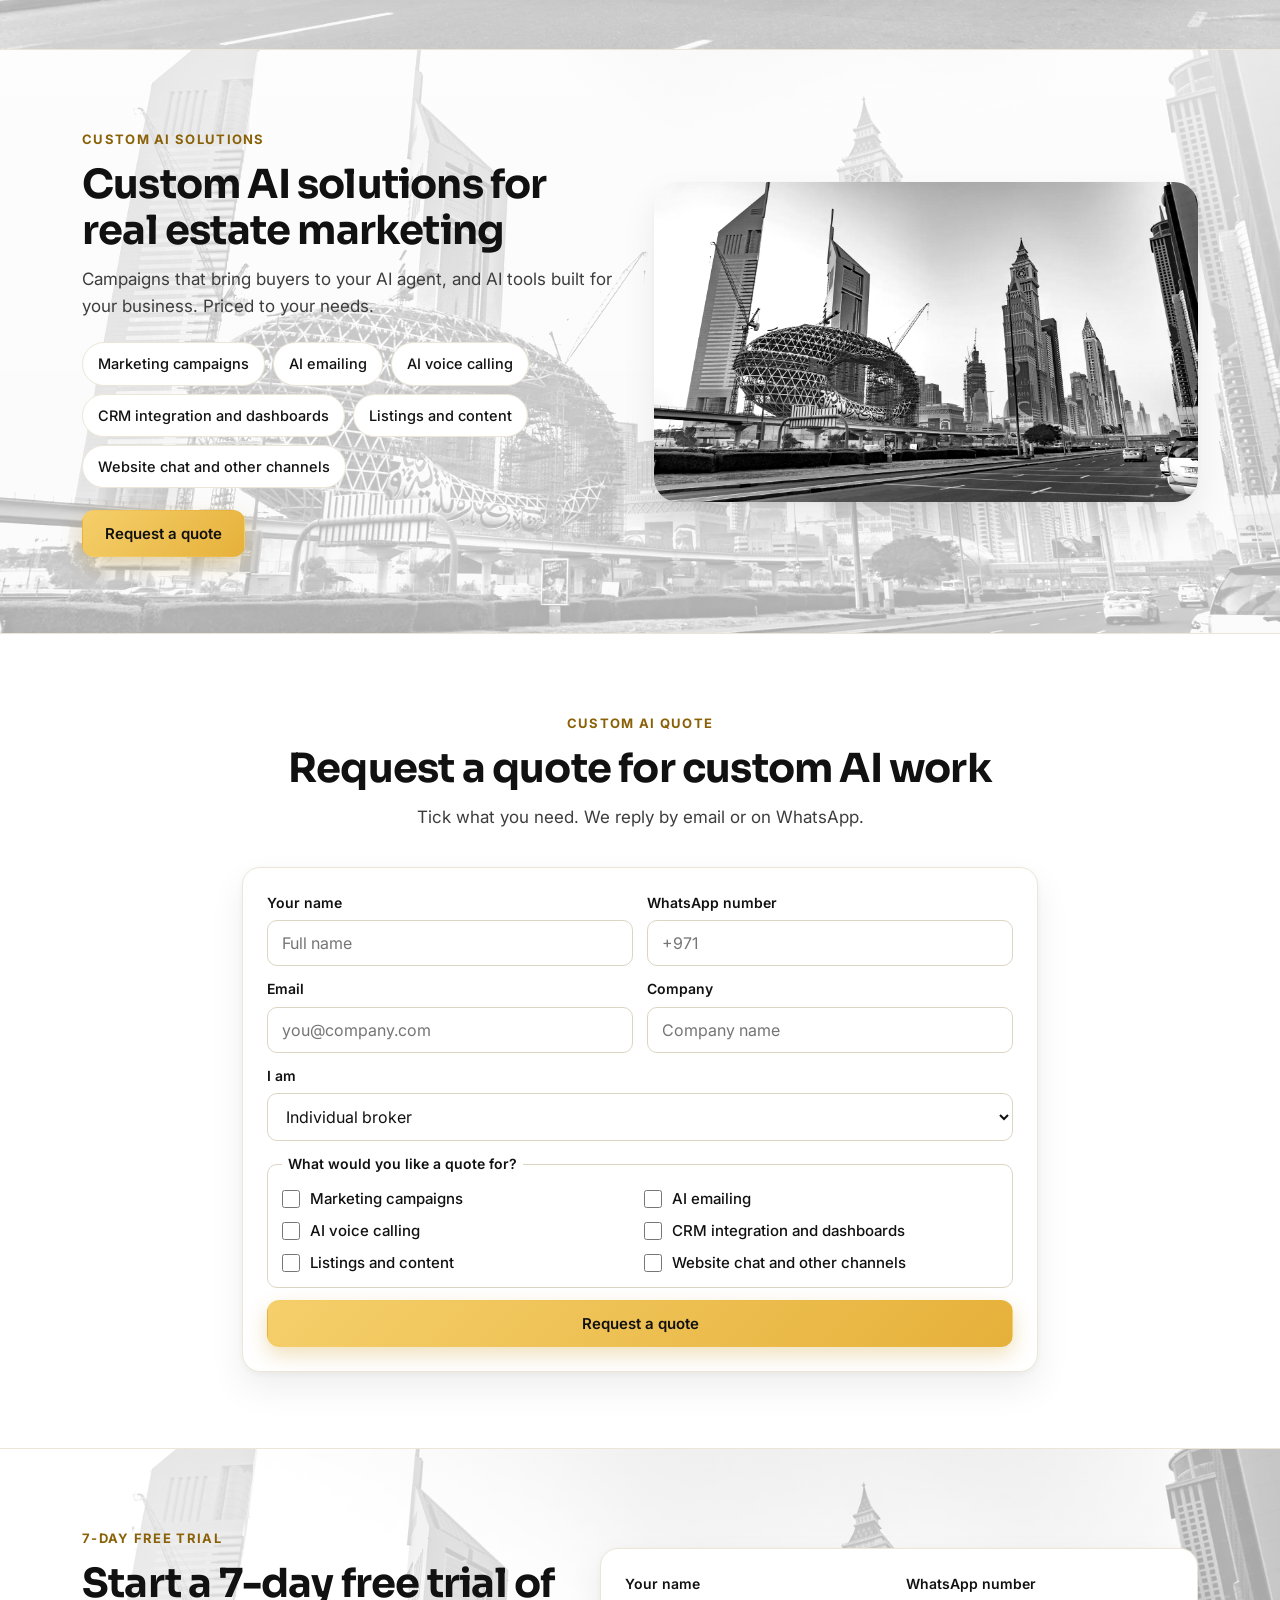
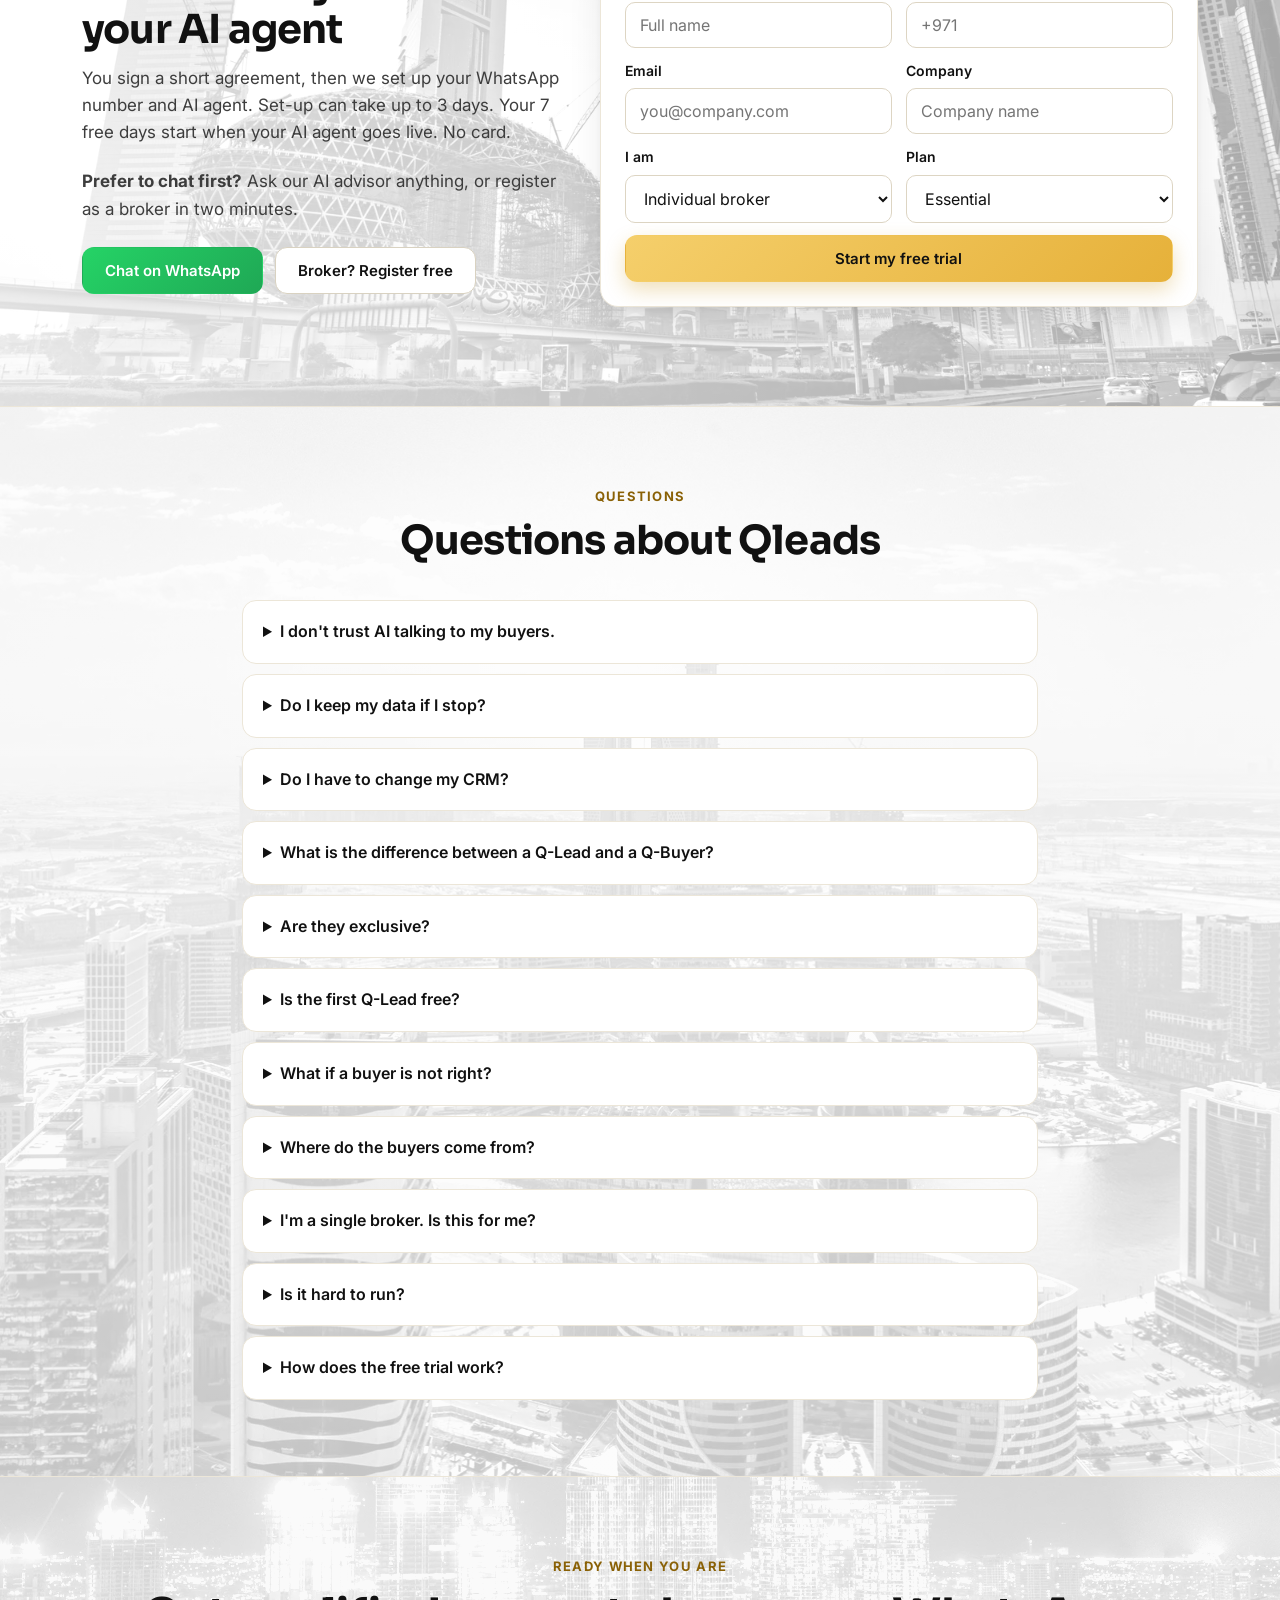
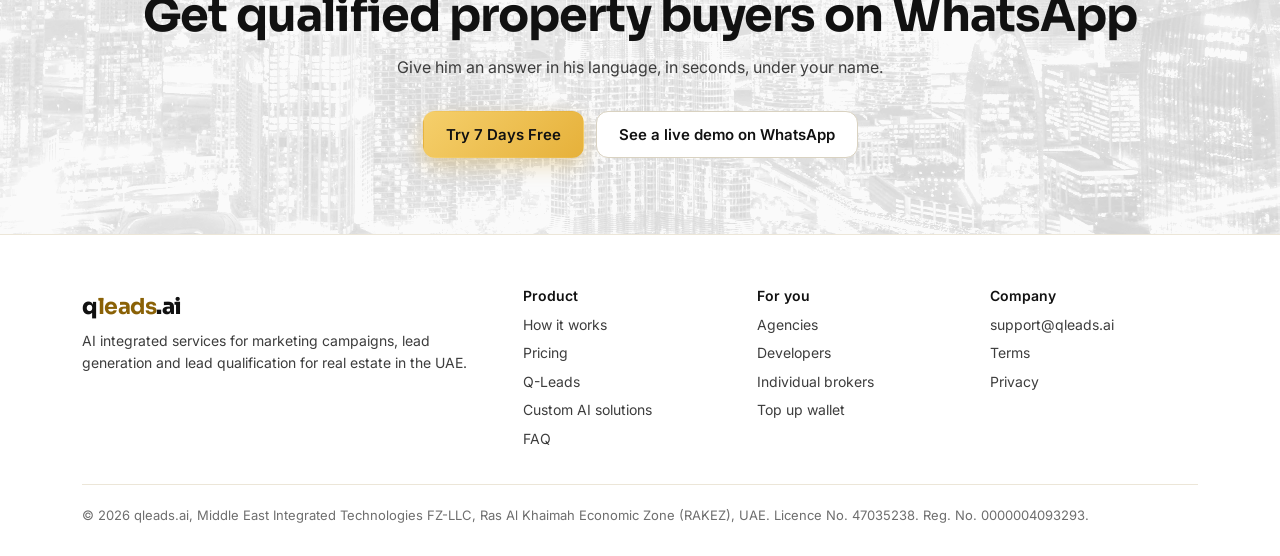
==== commit d7d9beba: "Set-up period on the site: up to 3 days (founder, 27 Nov 2026) Co-Authored-By: Claude Fable 5.2 <nor" ====
--- a/index.html
+++ b/index.html
@@ -132,7 +132,7 @@
      "name": "How does the free trial work?",
      "acceptedAnswer": {
       "@type": "Answer",
-      "text": "You sign a short agreement, then we set up your AI agent. Set-up can take up to 10 days. The 7 free days start when your agent goes live. All charges are on us and no card is asked for. At the end of day 7 the agent pauses unless you confirm your plan and pay."
+      "text": "You sign a short agreement, then we set up your AI agent. Set-up can take up to 3 days. The 7 free days start when your agent goes live. All charges are on us and no card is asked for. At the end of day 7 the agent pauses unless you confirm your plan and pay."
      }
     }
    ]
@@ -540,7 +540,7 @@
     <div class="head">
       <span class="k">7-day free trial</span>
       <h2>Start a 7-day free trial of your AI agent</h2>
-      <p>You sign a short agreement, then we set up your WhatsApp number and AI agent. Set-up can take up to 10 days. Your 7 free days start when your AI agent goes live. No card.</p>
+      <p>You sign a short agreement, then we set up your WhatsApp number and AI agent. Set-up can take up to 3 days. Your 7 free days start when your AI agent goes live. No card.</p>
       <p style="margin-top:22px"><b>Prefer to chat first?</b> Ask our AI advisor anything, or register as a broker in two minutes.</p>
       <div class="alt"><a class="btn btn-wa" href="https://wa.me/971501483346?text=Demo">Chat on WhatsApp</a><a class="btn btn-line" href="https://wa.me/971501483346?text=I%27d%20like%20to%20register%20as%20a%20qleads%20broker">Broker? Register free</a></div>
     </div>
@@ -577,7 +577,7 @@
     <details><summary>Where do the buyers come from?</summary><p>Our own advertising in the countries you choose. Every buyer contacted us first.</p></details>
     <details><summary>I'm a single broker. Is this for me?</summary><p>Yes. Start with Starter, or simply buy Q-Leads and Q-Buyers.</p></details>
     <details><summary>Is it hard to run?</summary><p>No. We set it up and look after it.</p></details>
-    <details><summary>How does the free trial work?</summary><p>You sign a short agreement, then we set up your AI agent. Set-up can take up to 10 days. The 7 free days start when your agent goes live. All charges are on us and no card is asked for. At the end of day 7 the agent pauses unless you confirm your plan and pay.</p></details>
+    <details><summary>How does the free trial work?</summary><p>You sign a short agreement, then we set up your AI agent. Set-up can take up to 3 days. The 7 free days start when your agent goes live. All charges are on us and no card is asked for. At the end of day 7 the agent pauses unless you confirm your plan and pay.</p></details>
   </div>
 </section>
 
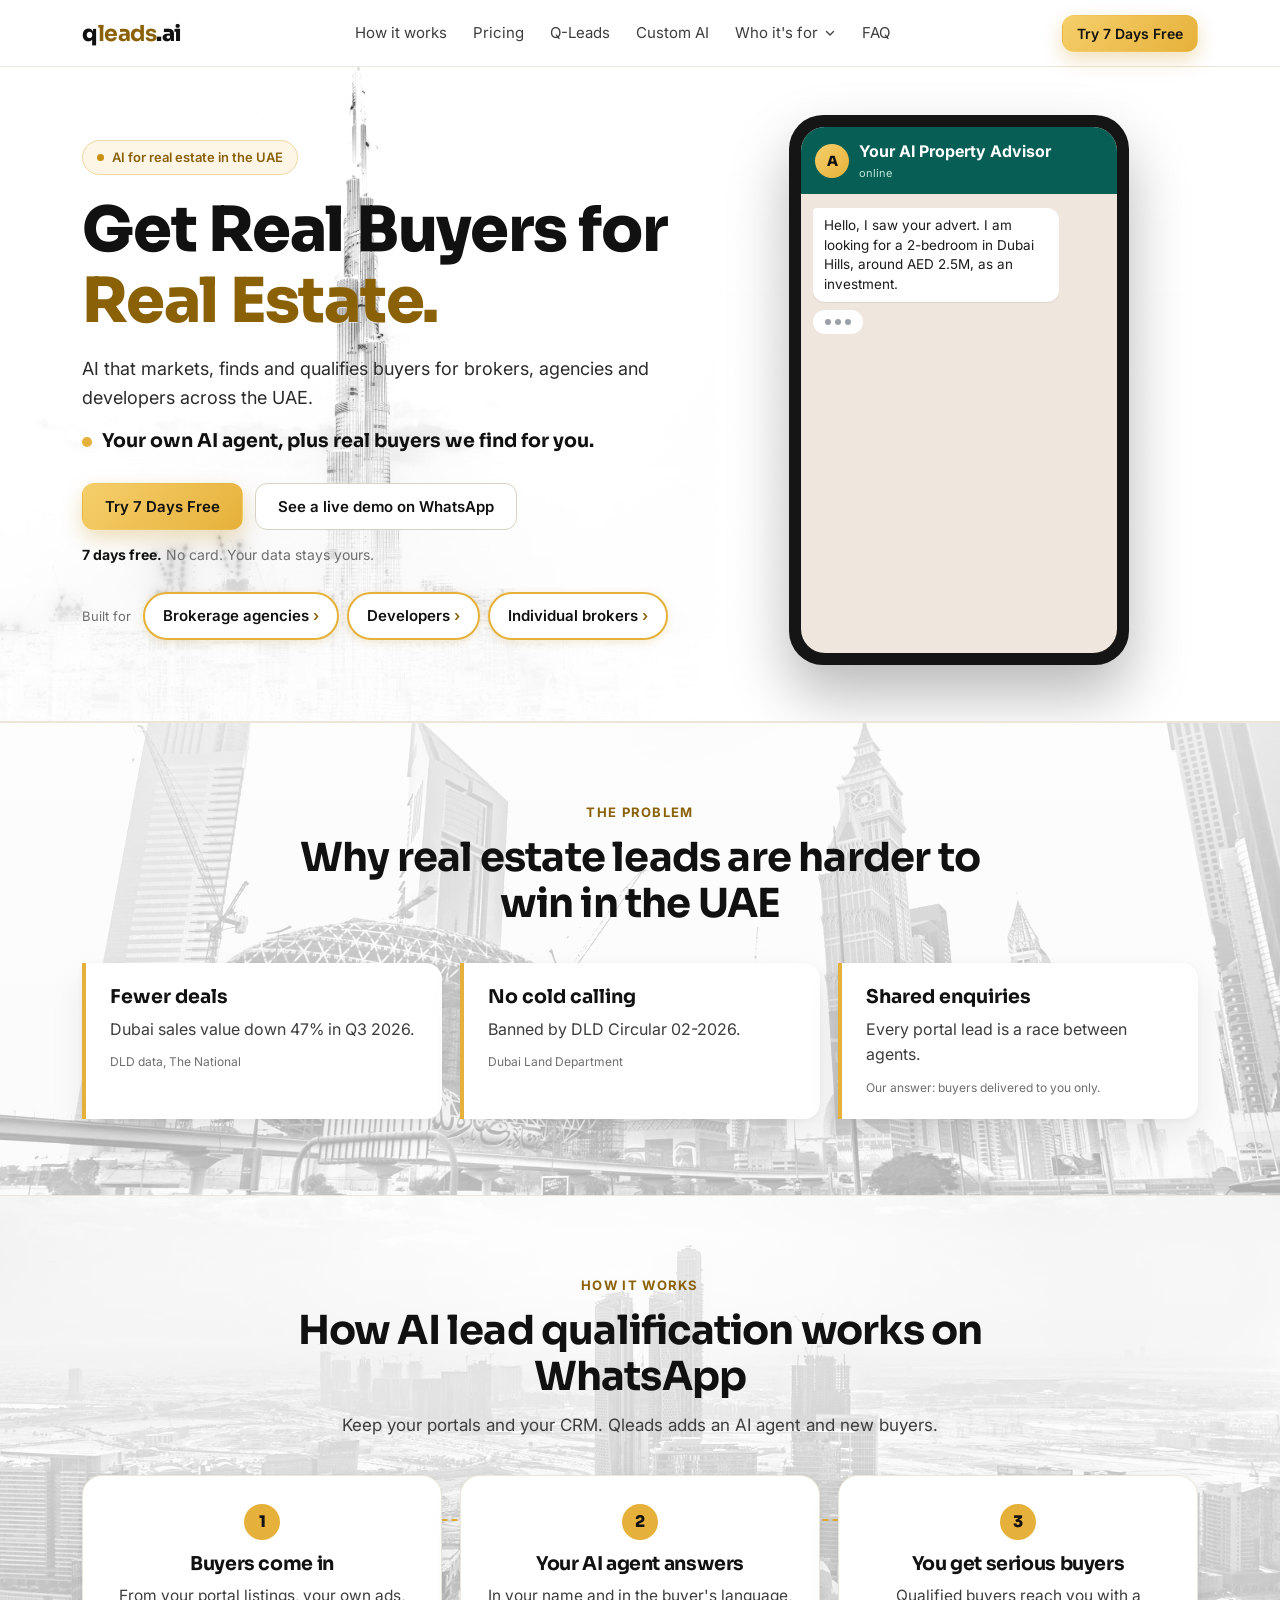
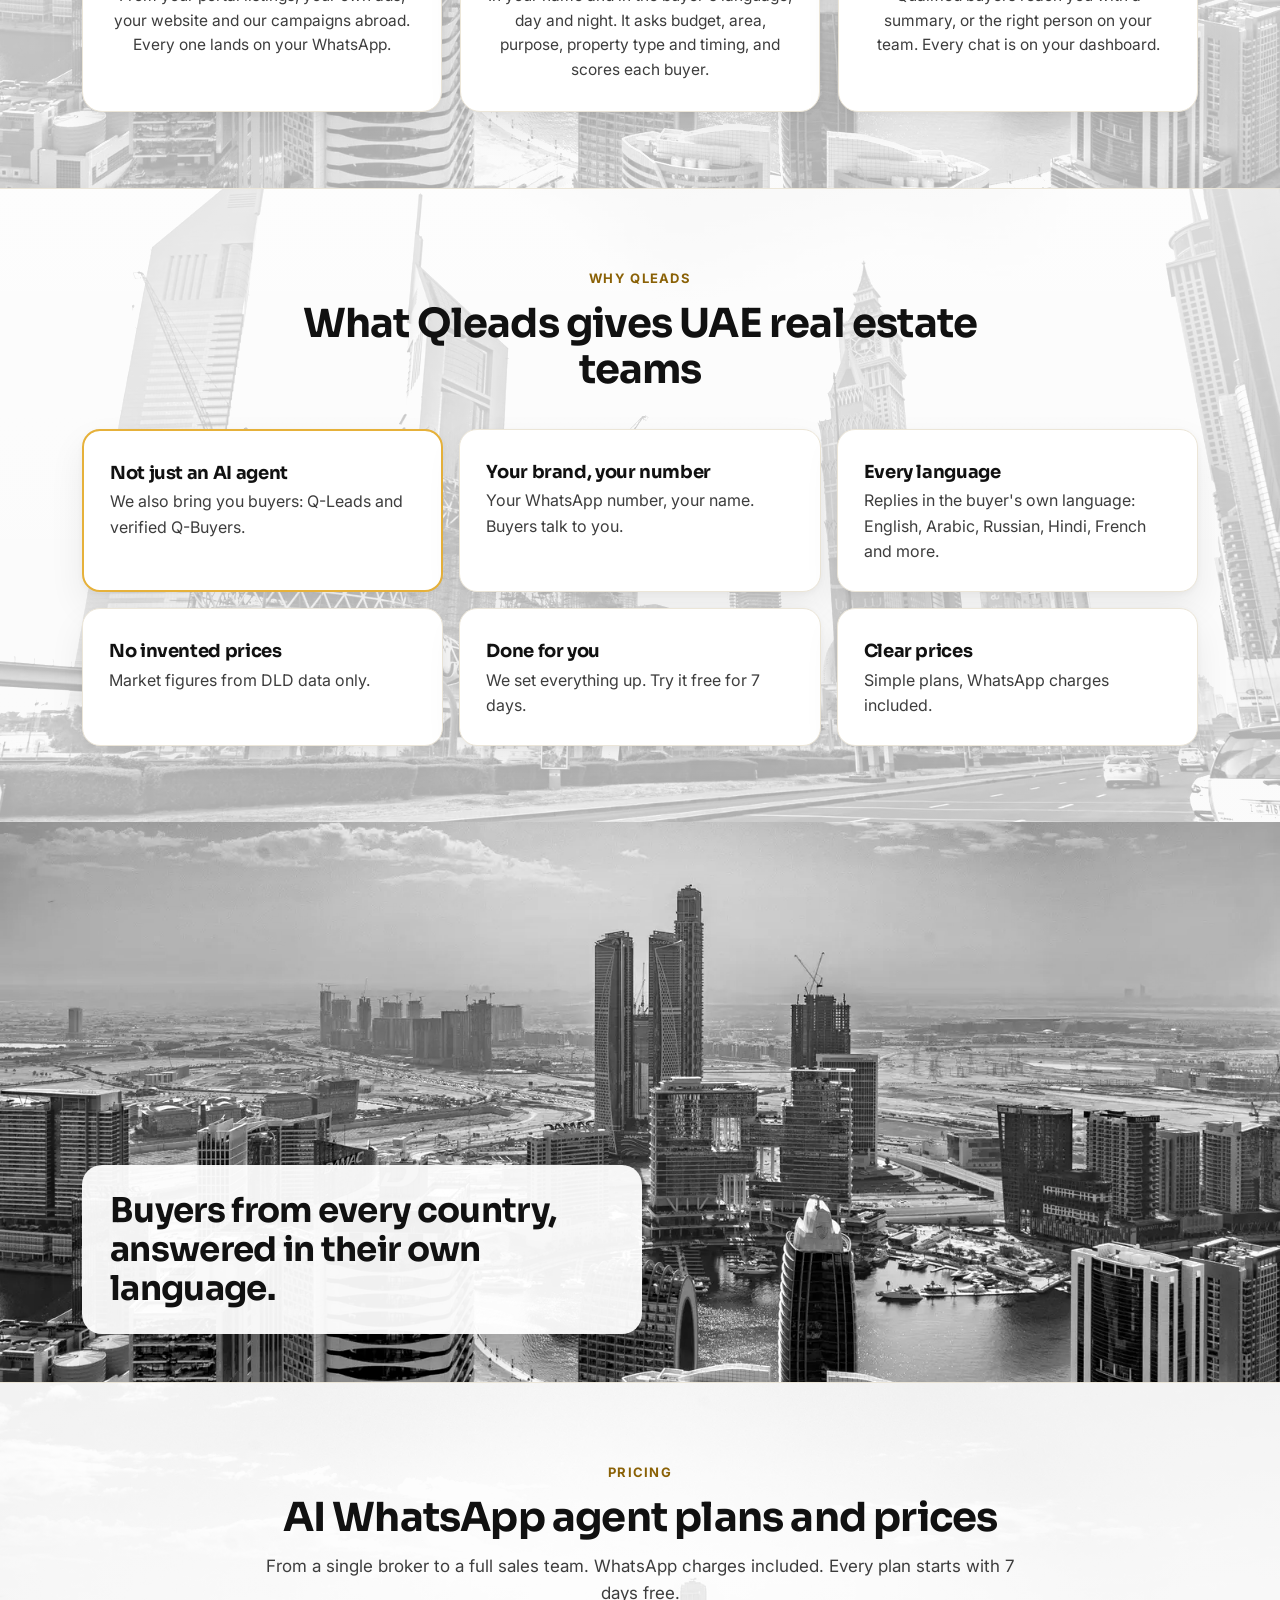
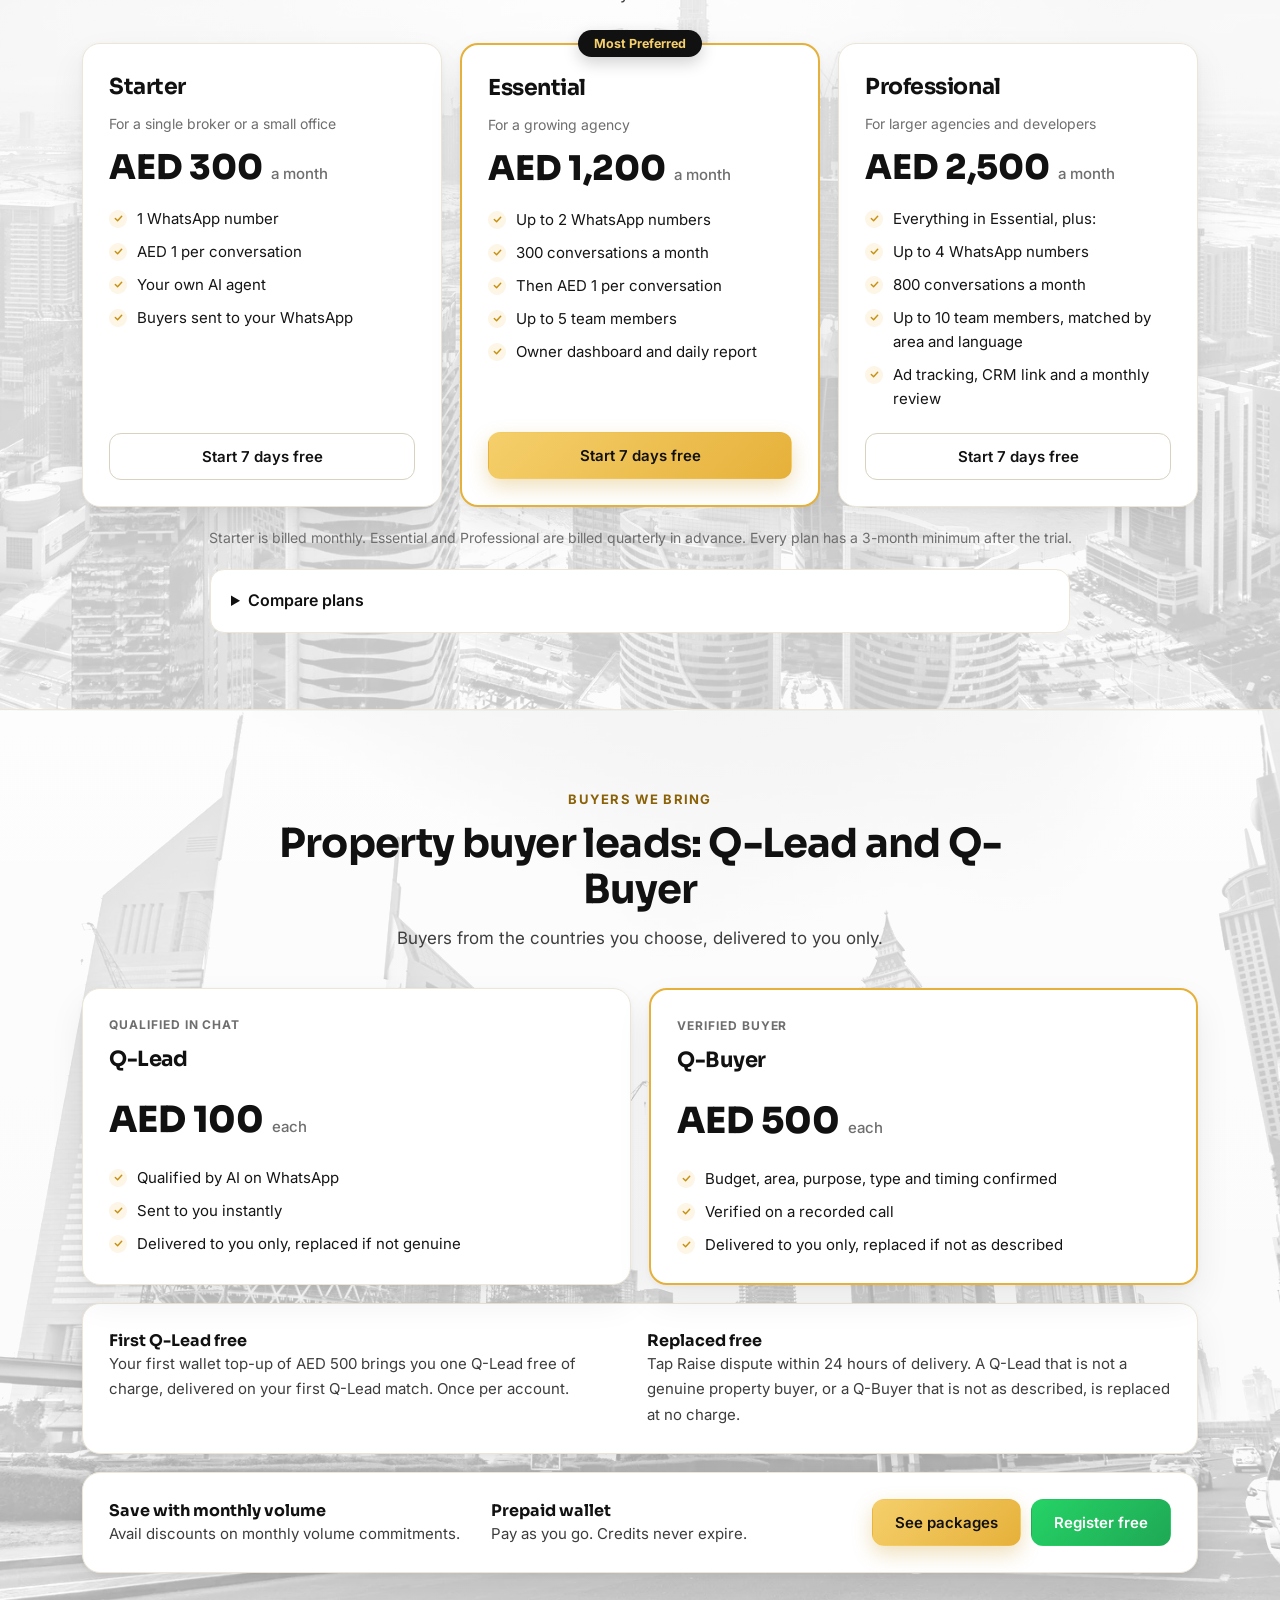
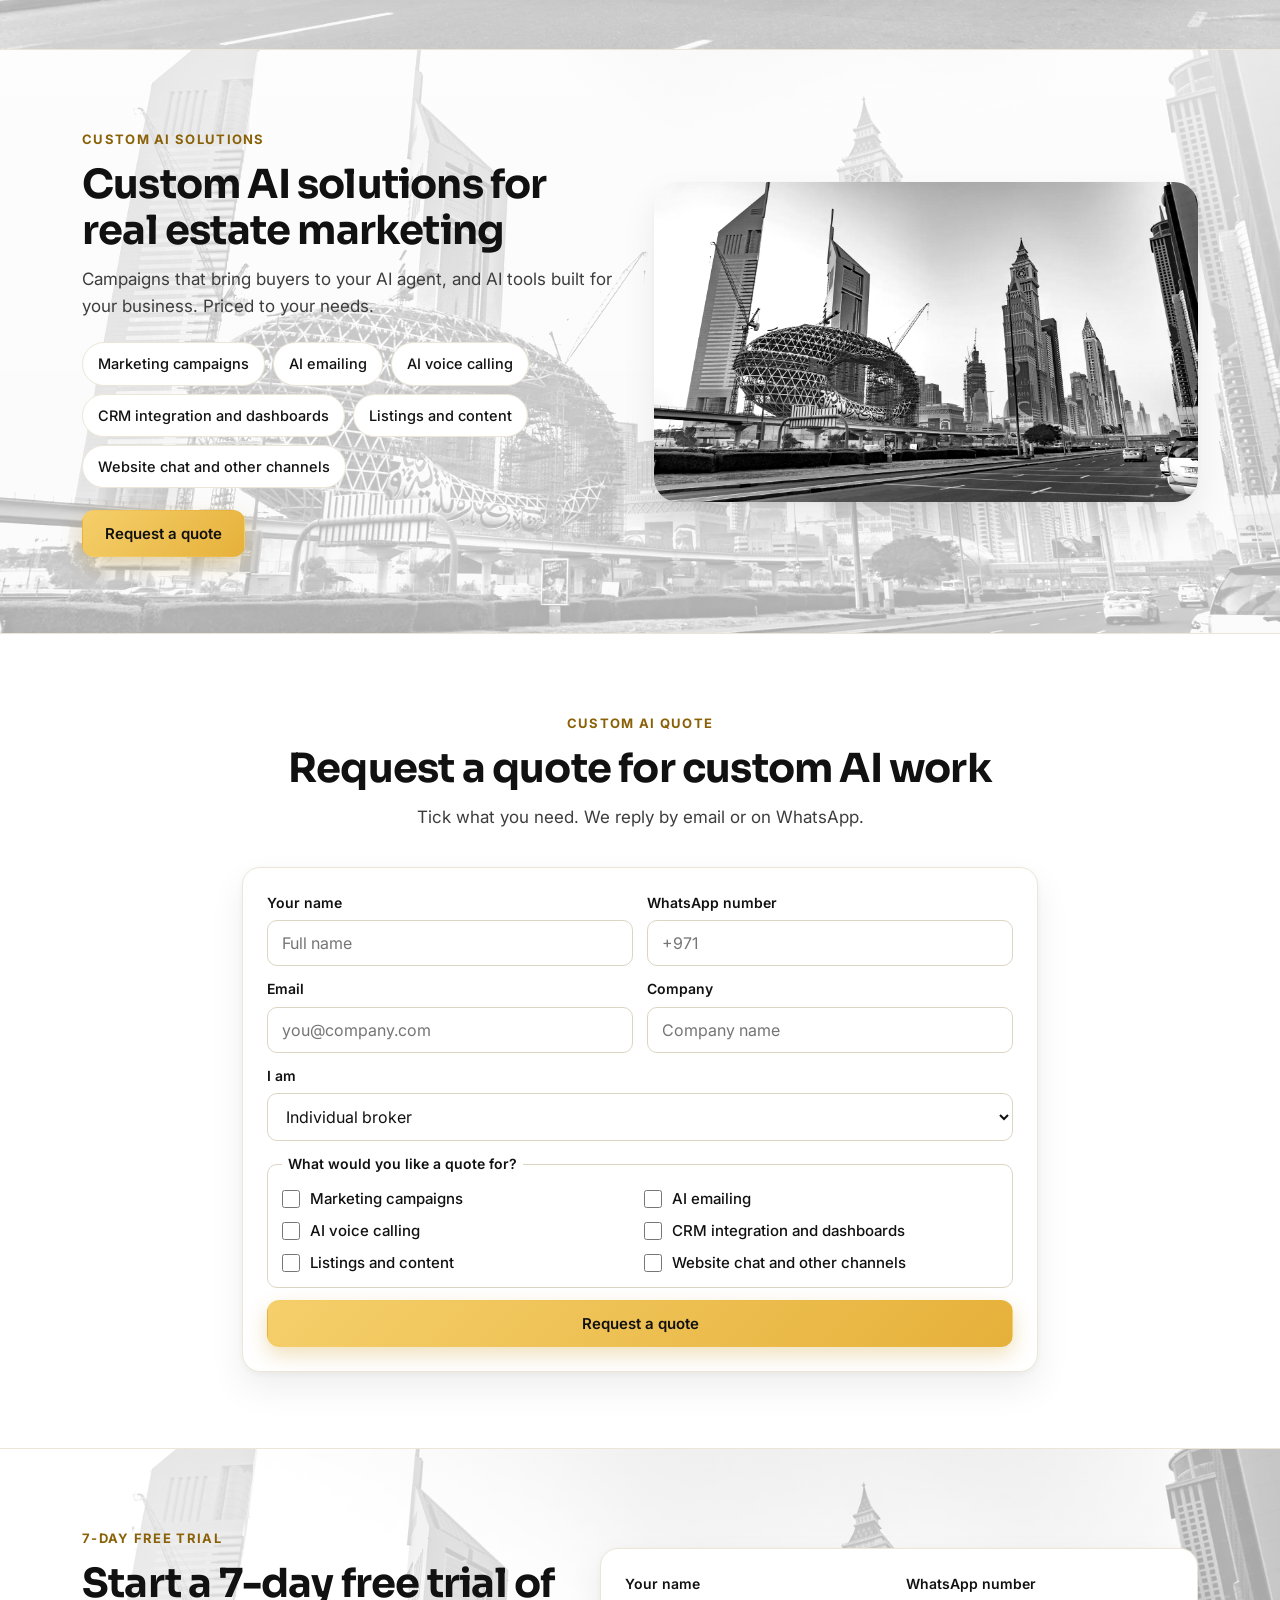
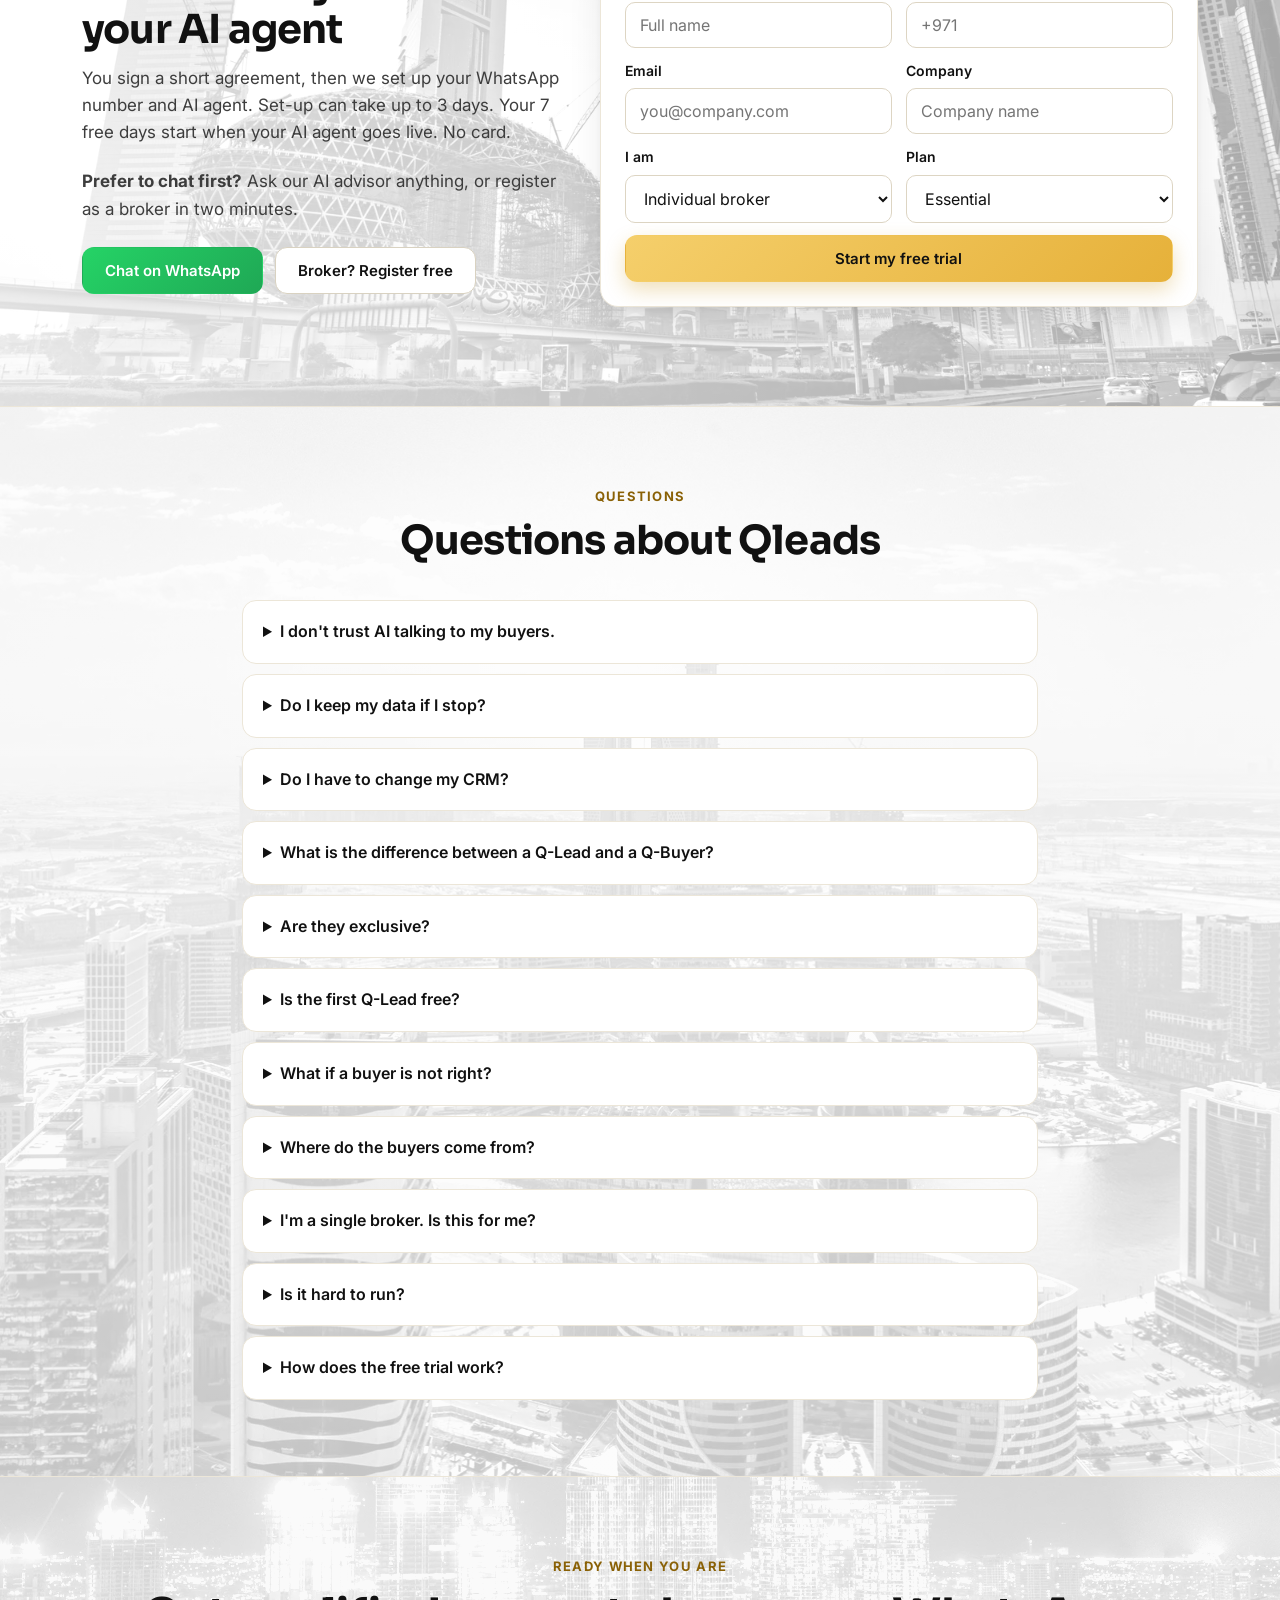
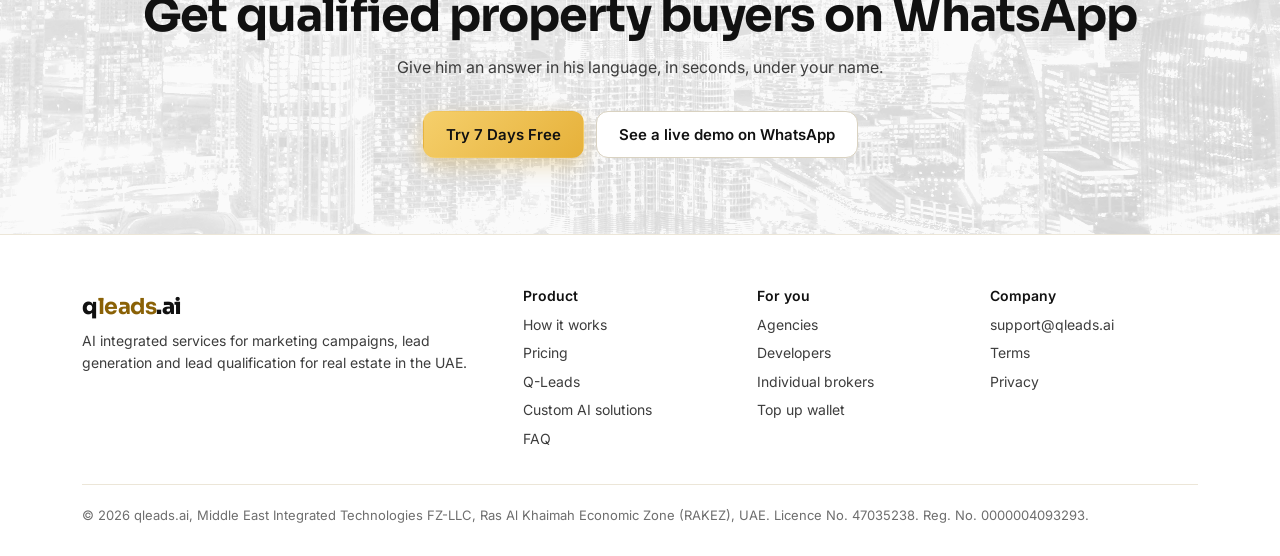
==== commit 16b4d5f9: "Starter plan: 3-month minimum after the trial (founder, 27 Nov 2026) Co-Authored-By: Claude Fable 5." ====
--- a/index.html
+++ b/index.html
@@ -424,7 +424,7 @@
         <a class="btn btn-line" href="#trial">Start 7 days free</a>
       </div>
     </div>
-    <p class="fine" style="text-align:center;font-size:14px;margin-top:20px">Starter is billed monthly, with no minimum term. Essential and Professional are billed quarterly in advance, with a 3-month minimum after the trial.</p>
+    <p class="fine" style="text-align:center;font-size:14px;margin-top:20px">Starter is billed monthly. Essential and Professional are billed quarterly in advance. Every plan has a 3-month minimum after the trial.</p>
     <details class="cmp"><summary>Compare plans</summary>
       <div class="tw"><table>
         <thead><tr><th scope="col">Plan</th><th scope="col">Starter</th><th scope="col">Essential</th><th scope="col">Professional</th></tr></thead>
@@ -435,7 +435,7 @@
         <tr><th scope="row">Conversations included</th><td>None</td><td>300 a month</td><td>800 a month</td></tr>
         <tr><th scope="row">Each extra conversation</th><td>AED 1</td><td>AED 1</td><td>AED 1</td></tr>
         <tr><th scope="row">Billing</th><td>Monthly</td><td>Quarterly in advance</td><td>Quarterly in advance</td></tr>
-        <tr><th scope="row">Minimum term</th><td>None</td><td>3 months after the trial</td><td>3 months after the trial</td></tr>
+        <tr><th scope="row">Minimum term</th><td>3 months after the trial</td><td>3 months after the trial</td><td>3 months after the trial</td></tr>
         </tbody>
       </table></div>
     </details>
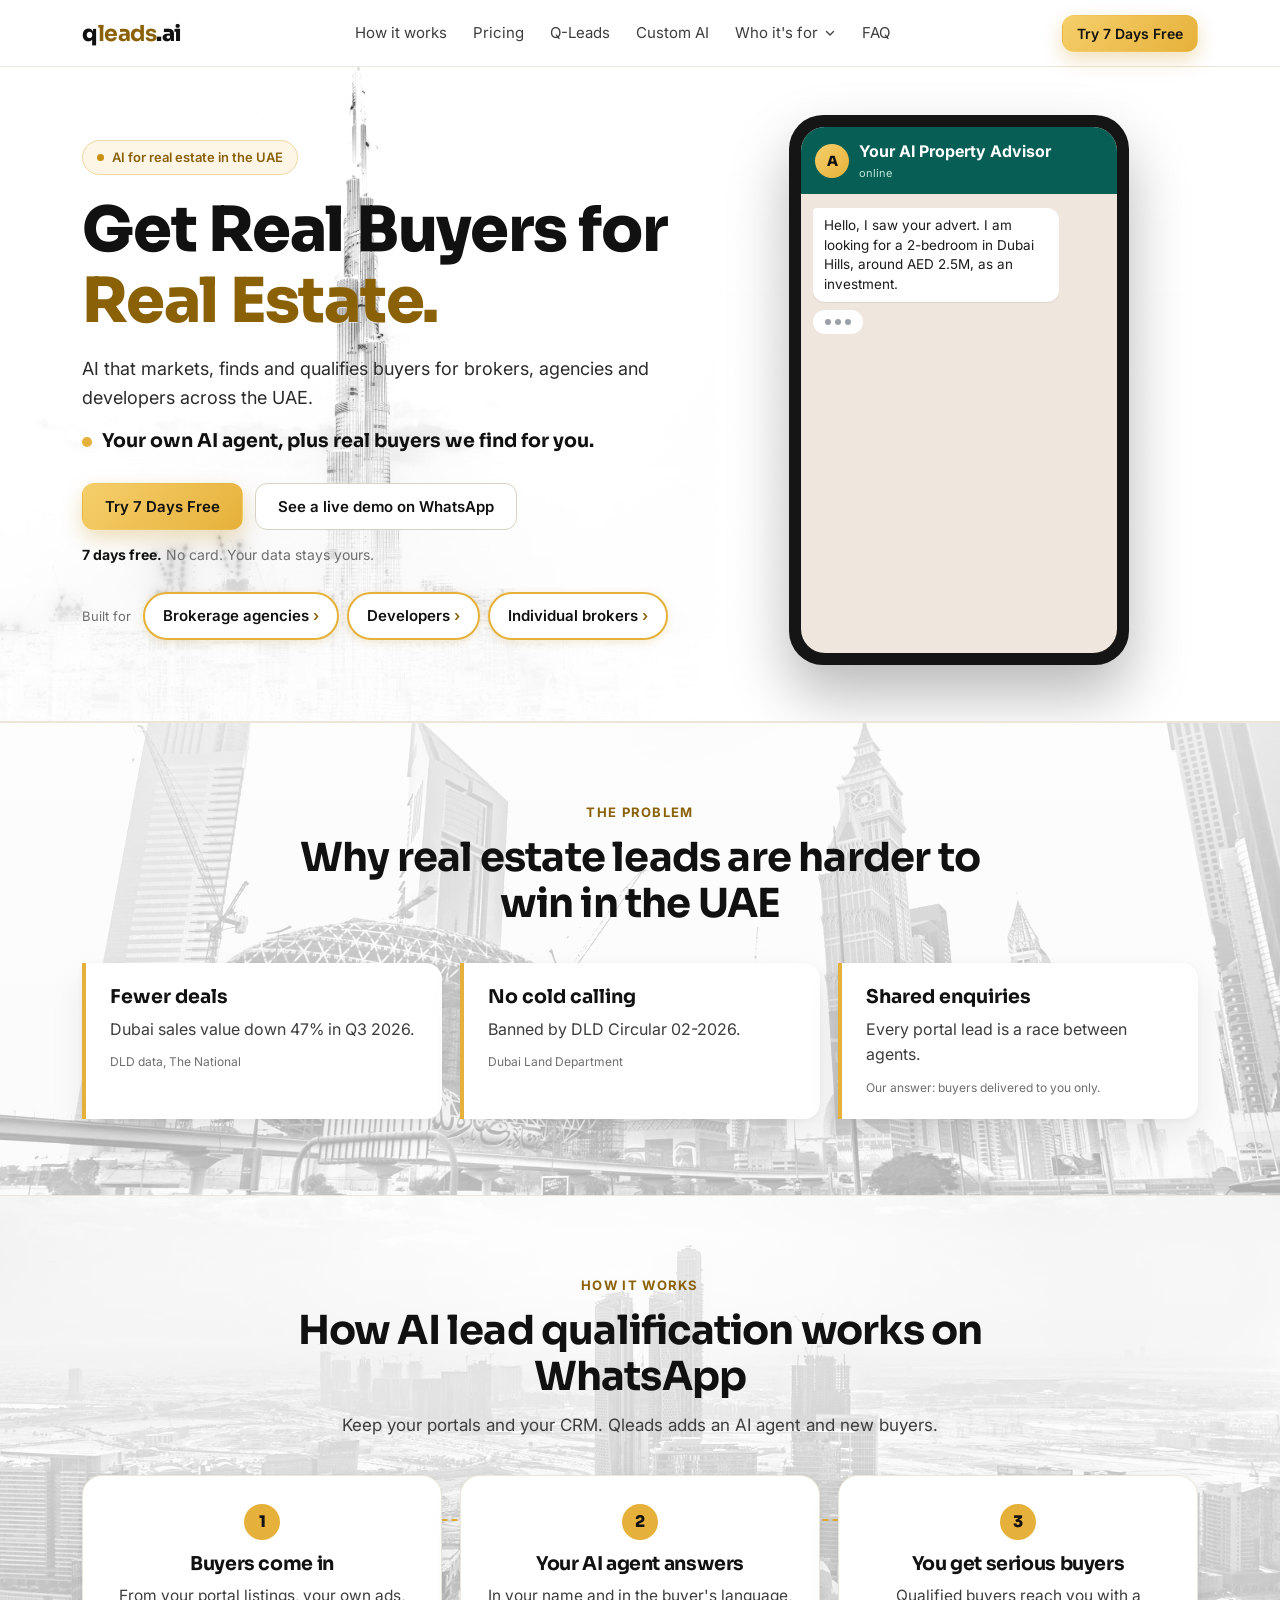
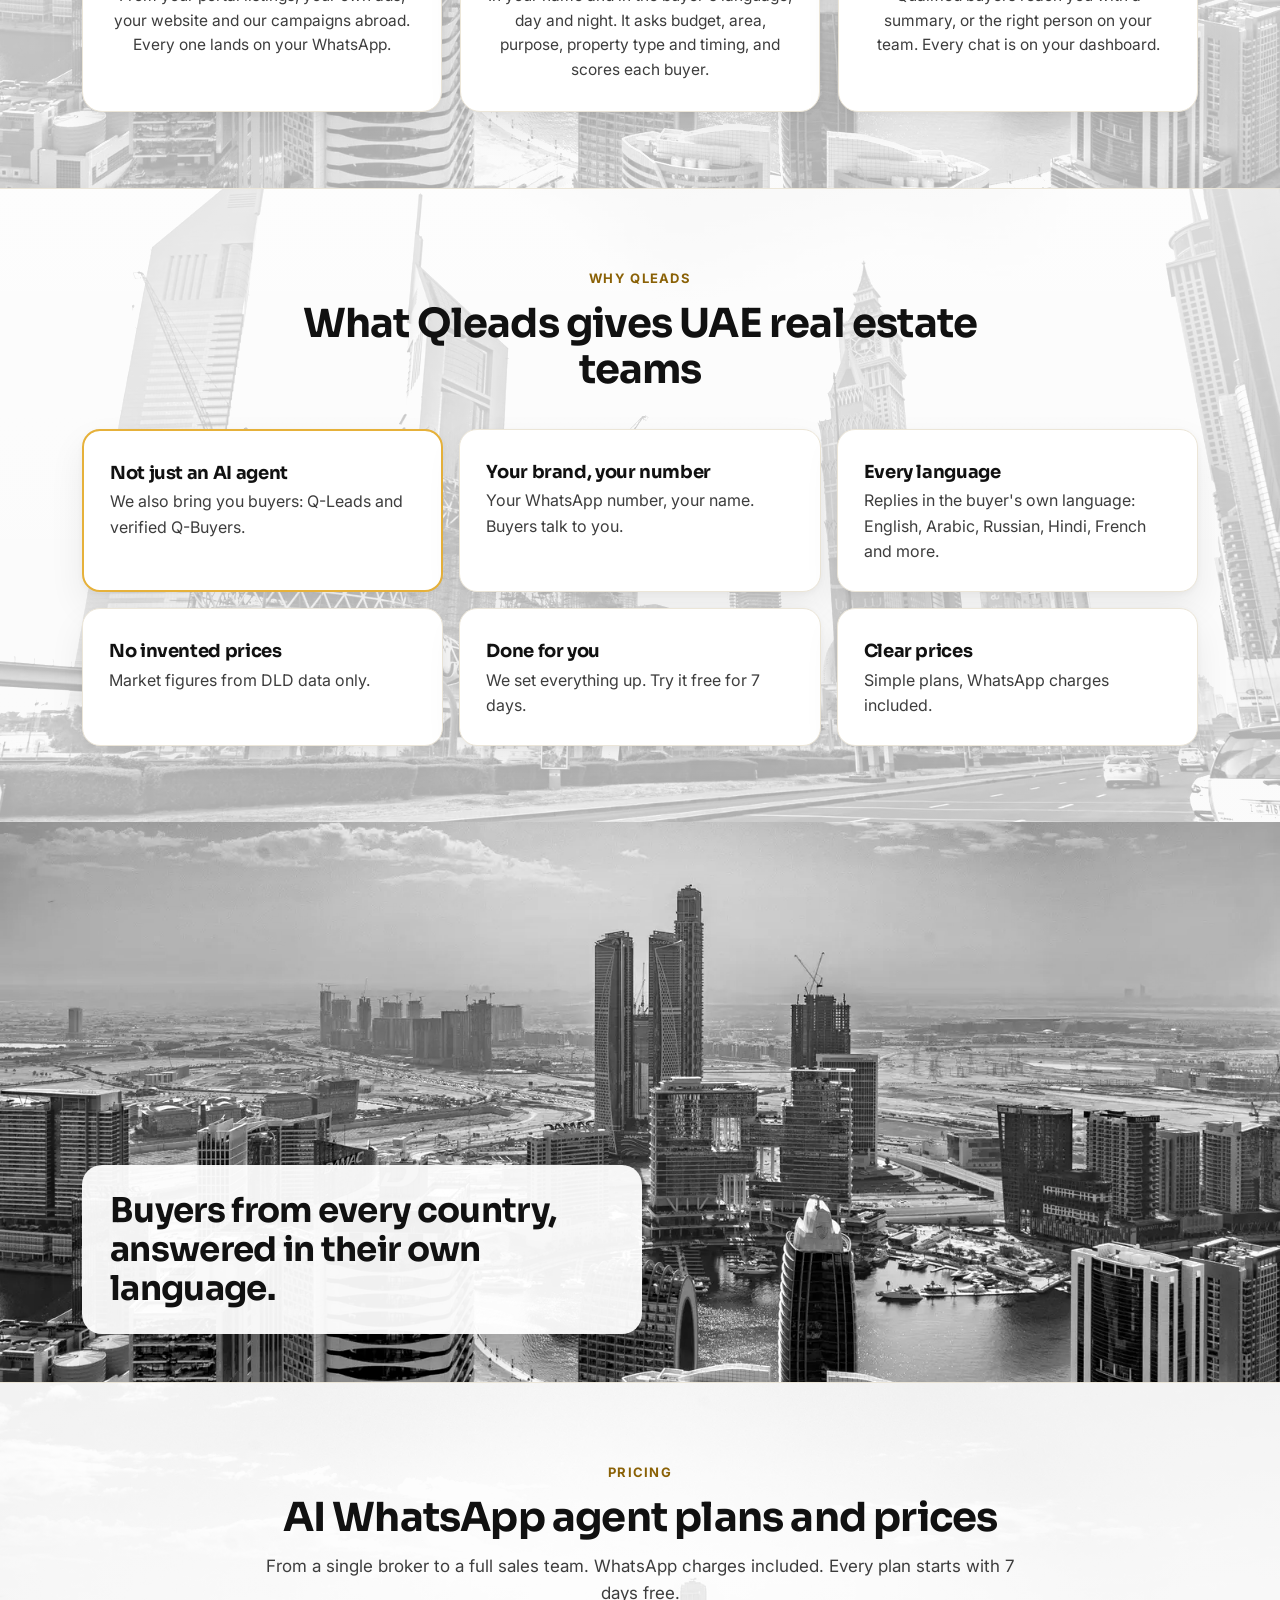
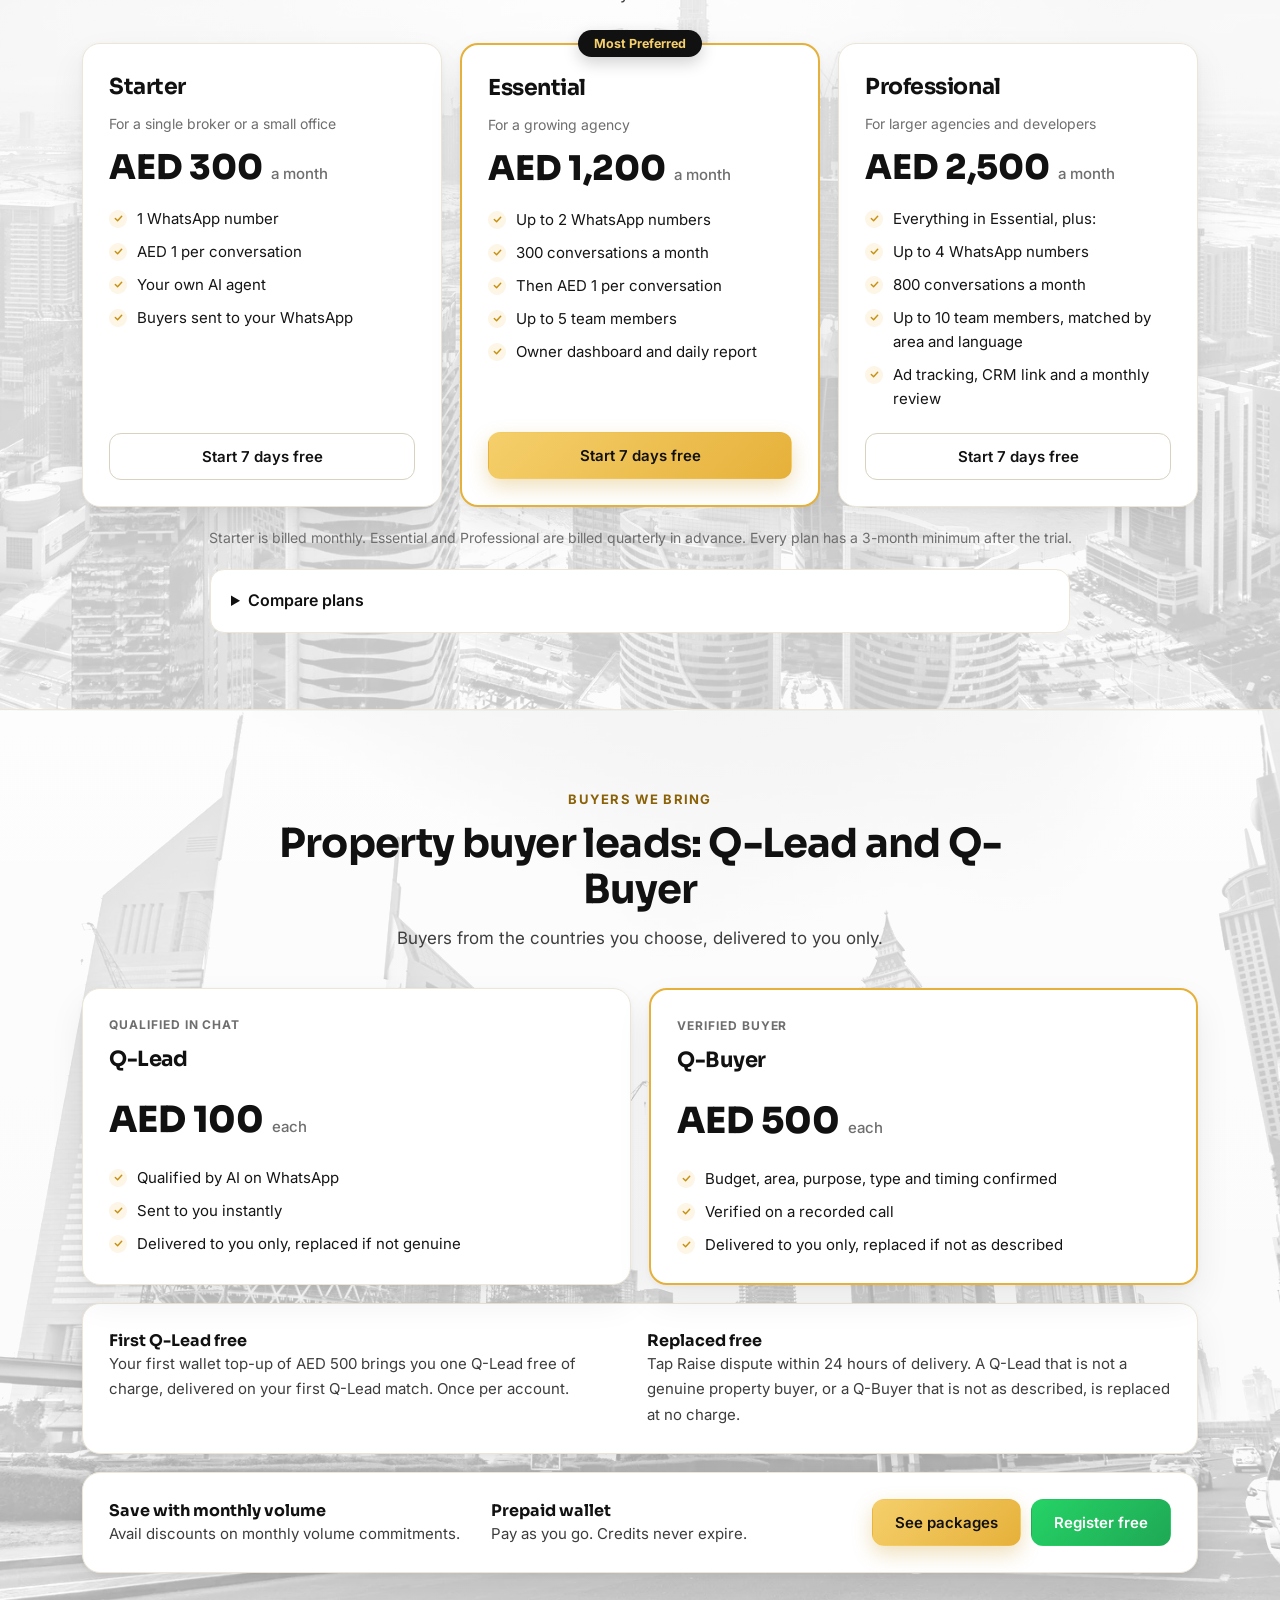
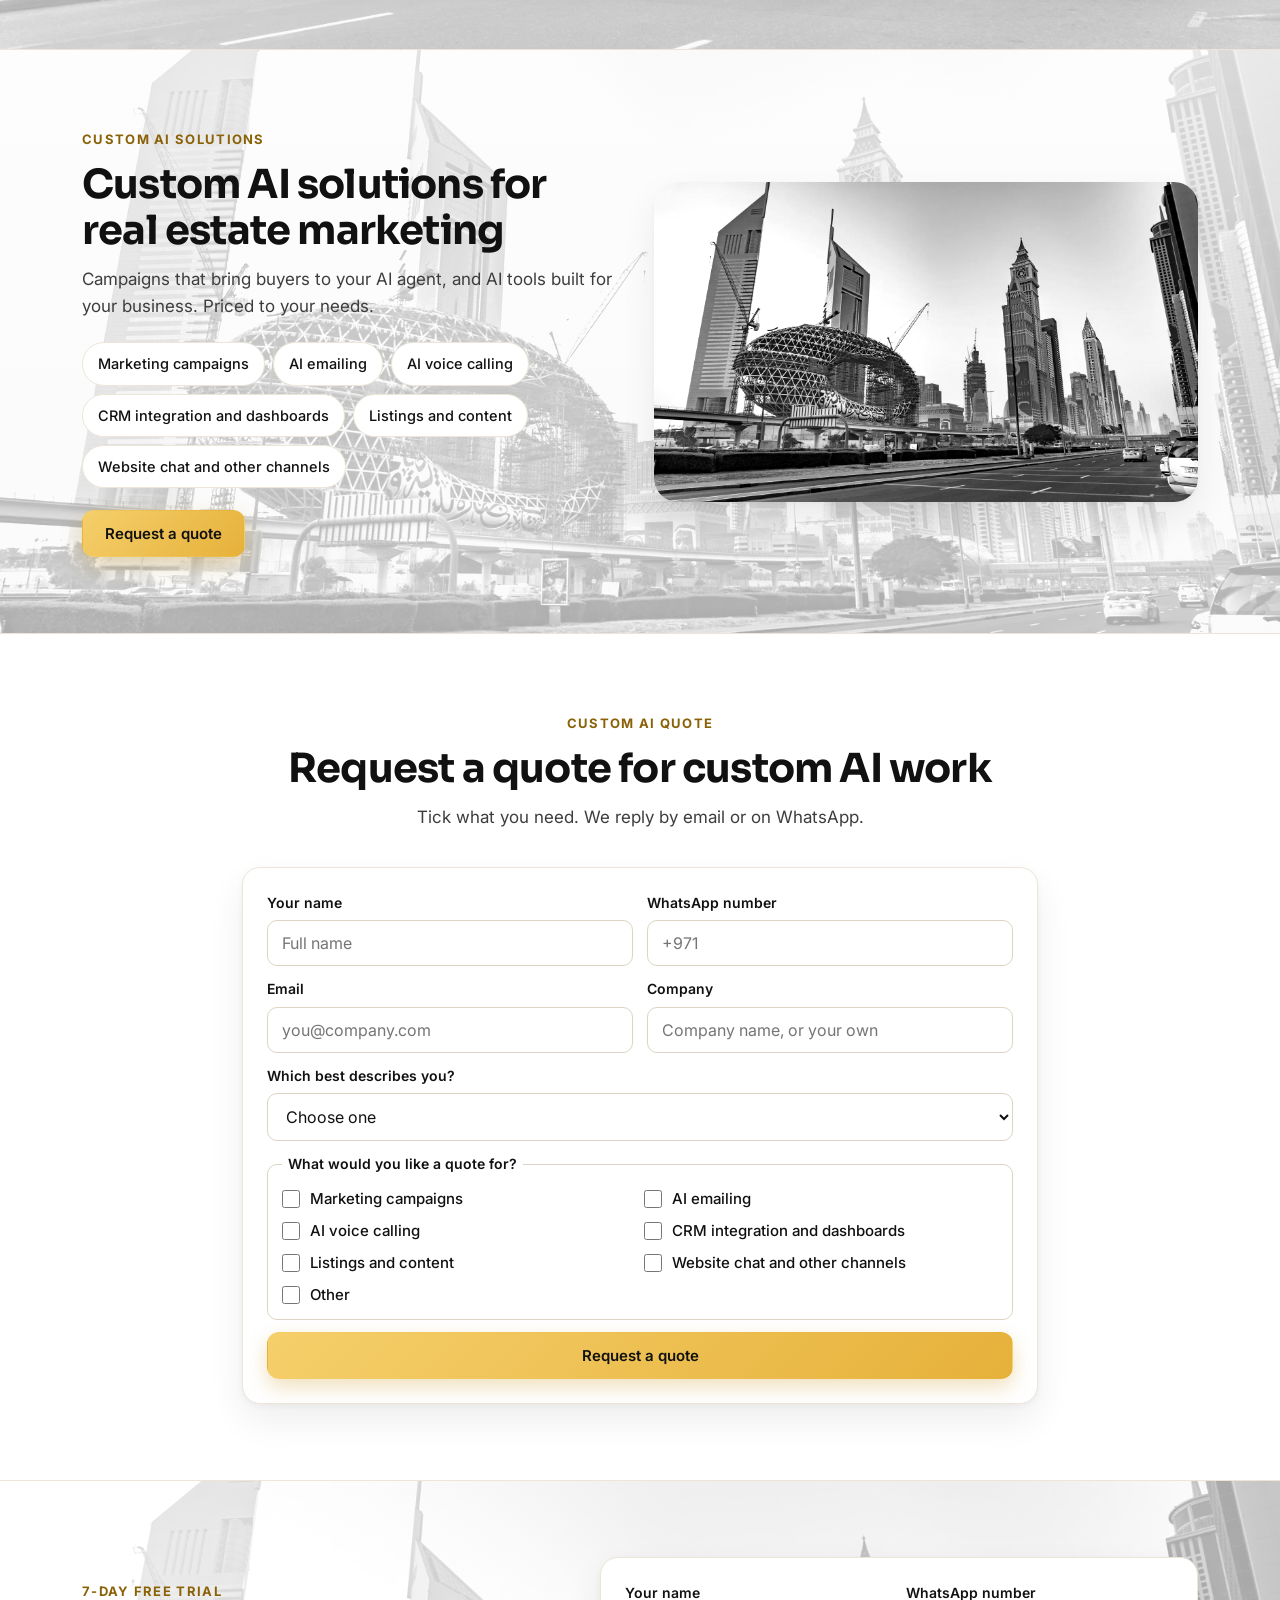
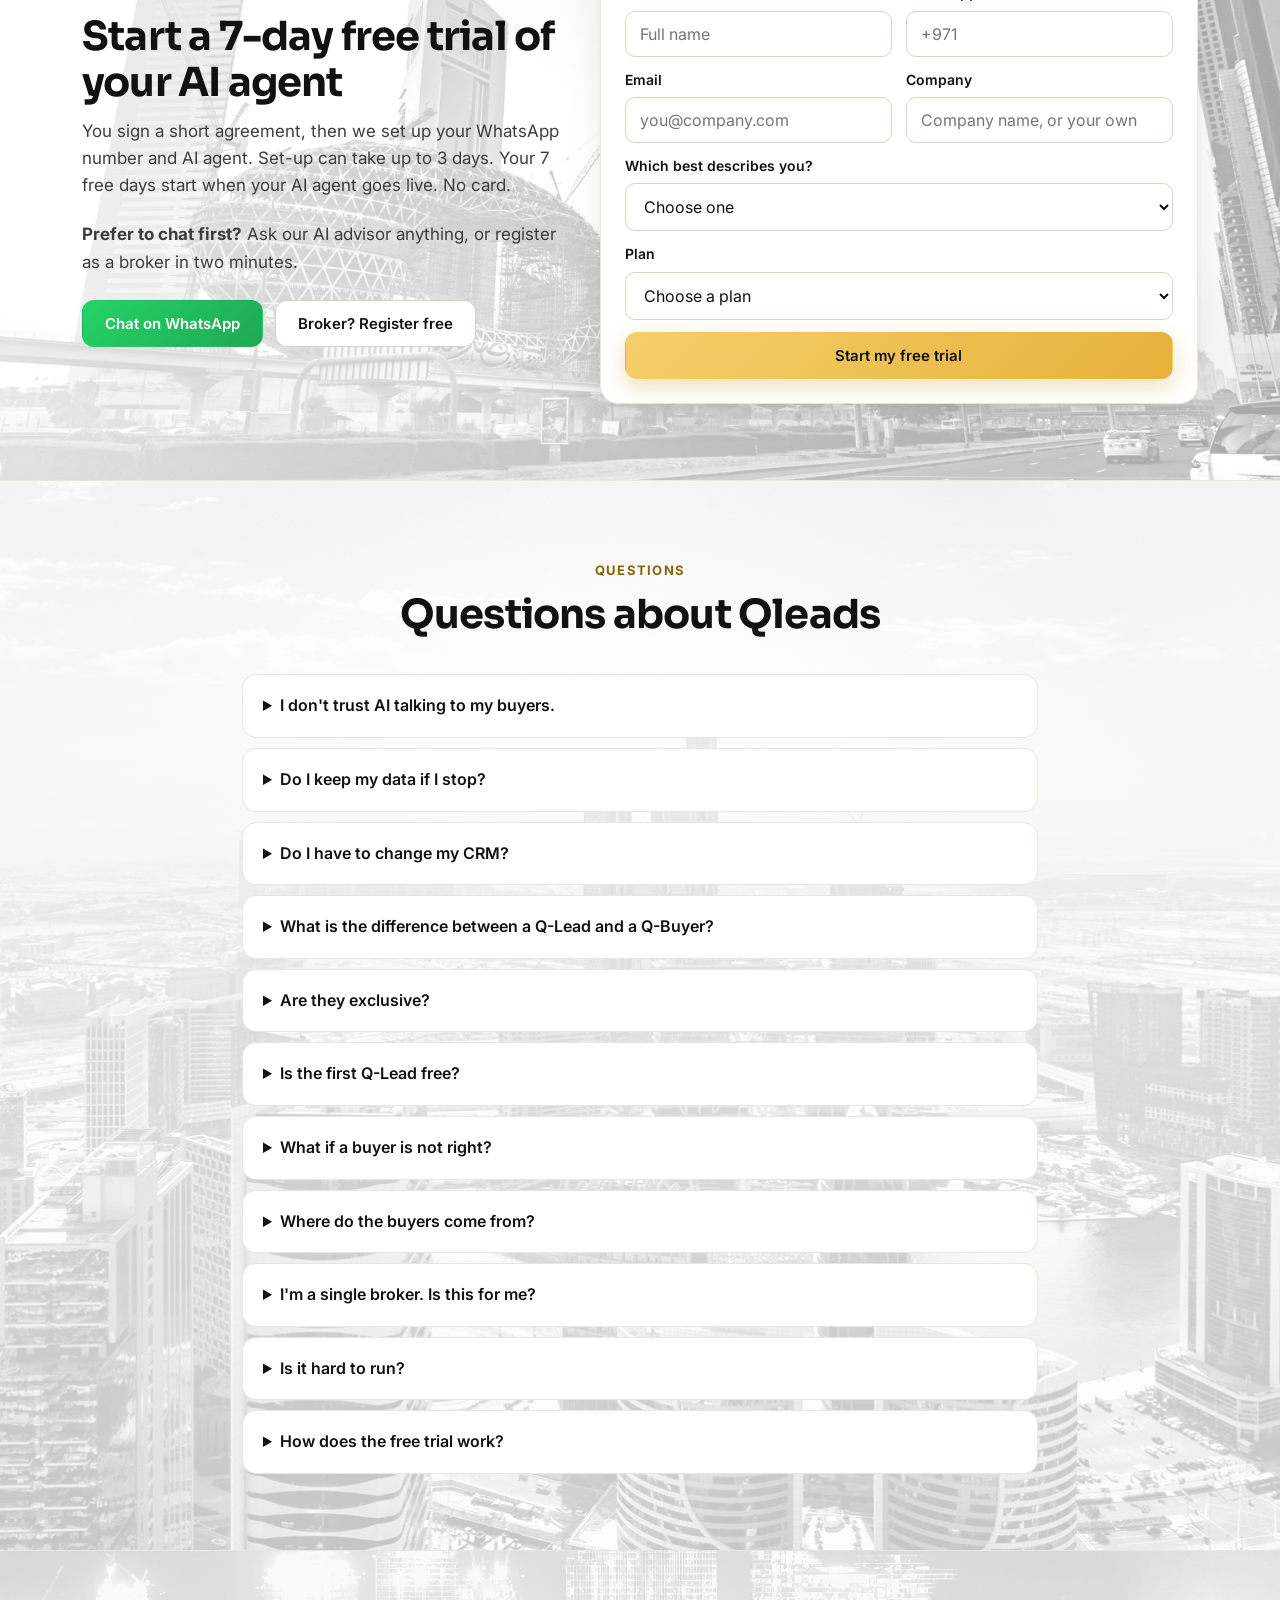
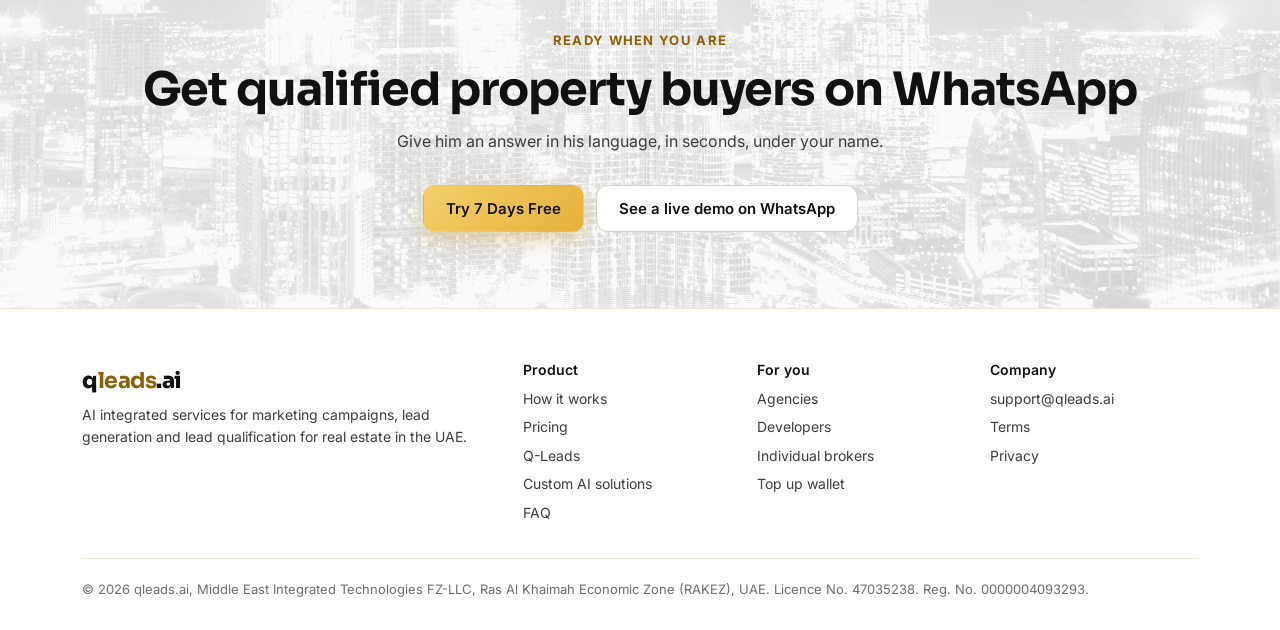
==== commit 6448c6c8: "Trial and quote forms: merged 'Which best describes you?' with Other, all fields required; Qleads ta" ====
--- a/index.html
+++ b/index.html
@@ -3,10 +3,10 @@
 <head>
 <meta charset="utf-8" />
 <meta name="viewport" content="width=device-width, initial-scale=1" />
-<title>Qleads: Real buyers for real estate in the UAE</title>
+<title>Qleads | AI buyers for UAE real estate</title>
 <meta name="description" content="AI integrated services for marketing campaigns, lead generation and lead qualification for individual brokers, brokerage agencies and real estate developers in the UAE." />
 <link rel="canonical" href="https://www.qleads.ai/" />
-<meta property="og:title" content="Qleads: Real buyers for real estate in the UAE" />
+<meta property="og:title" content="Qleads | AI buyers for UAE real estate" />
 <meta property="og:description" content="AI integrated services for marketing campaigns, lead generation and lead qualification for individual brokers, brokerage agencies and real estate developers in the UAE." />
 <meta property="og:url" content="https://www.qleads.ai/" />
 <meta property="og:type" content="website" />
@@ -17,15 +17,15 @@
 <meta property="og:image:height" content="2878" />
 <meta property="og:image:alt" content="The Burj Khalifa and Downtown Dubai at night" />
 <meta name="twitter:card" content="summary_large_image" />
-<meta name="twitter:title" content="Qleads: Real buyers for real estate in the UAE" />
+<meta name="twitter:title" content="Qleads | AI buyers for UAE real estate" />
 <meta name="twitter:description" content="AI integrated services for marketing campaigns, lead generation and lead qualification for individual brokers, brokerage agencies and real estate developers in the UAE." />
 <meta name="twitter:image" content="https://www.qleads.ai/assets/img/hero-dubai-desktop.jpg" />
 <meta name="theme-color" content="#ffffff" />
-<link rel="icon" href="/favicon.svg" type="image/svg+xml" />
+<link rel="icon" href="/favicon.svg?v=q1" type="image/svg+xml" />
 <link rel="preconnect" href="https://fonts.googleapis.com" />
 <link rel="preconnect" href="https://fonts.gstatic.com" crossorigin />
 <link href="https://fonts.googleapis.com/css2?family=Sora:wght@500;600;700;800&family=Inter:wght@400;500;600&display=swap" rel="stylesheet" />
-<link rel="stylesheet" href="/assets/site.css?v=e5dbb4d6" />
+<link rel="stylesheet" href="/assets/site.css?v=b19611b6" />
 <script type="application/ld+json">
 {
  "@context": "https://schema.org",
@@ -517,9 +517,10 @@
       </div>
       <div class="row2">
         <label>Email<input name="email" type="email" autocomplete="email" placeholder="you@company.com" required /></label>
-        <label>Company<input name="company" autocomplete="organization" placeholder="Company name" /></label>
-      </div>
-      <label>I am<select name="type"><option>Individual broker</option><option>Brokerage agency</option><option>Developer</option></select></label>
+        <label>Company<input name="company" autocomplete="organization" placeholder="Company name, or your own" required /></label>
+      </div>
+      <label>Which best describes you?<select name="who" class="who" required><option value="" selected disabled>Choose one</option><option>Individual broker (trial for myself)</option><option>Agency owner or director</option><option>Agency manager or team leader</option><option>Agent at an agency</option><option>Developer</option><option>Marketing or admin staff</option><option>Other</option></select></label>
+      <label class="whoother" hidden>Please describe<input name="who_other" maxlength="120" placeholder="Your role and company type" /></label>
       <fieldset class="wants">
         <legend>What would you like a quote for?</legend>
         <label><input type="checkbox" name="want" value="Marketing campaigns" /> Marketing campaigns</label>
@@ -528,7 +529,9 @@
         <label><input type="checkbox" name="want" value="CRM integration and dashboards" /> CRM integration and dashboards</label>
         <label><input type="checkbox" name="want" value="Listings and content" /> Listings and content</label>
         <label><input type="checkbox" name="want" value="Website chat and other channels" /> Website chat and other channels</label>
+        <label><input type="checkbox" name="want" value="Other" class="wantother" /> Other</label>
       </fieldset>
+      <label class="wantotherbox" hidden>Please describe what you need<input name="want_other" maxlength="300" placeholder="What would you like us to build?" /></label>
       <button class="btn btn-gold" type="submit">Request a quote</button>
     </form>
   </div>
@@ -552,12 +555,11 @@
       </div>
       <div class="row2">
         <label>Email<input name="email" type="email" autocomplete="email" placeholder="you@company.com" required /></label>
-        <label>Company<input name="company" autocomplete="organization" placeholder="Company name" /></label>
-      </div>
-      <div class="row2">
-        <label>I am<select name="type"><option>Individual broker</option><option>Brokerage agency</option><option>Developer</option></select></label>
-        <label>Plan<select name="plan"><option>Starter</option><option selected>Essential</option><option>Professional</option></select></label>
-      </div>
+        <label>Company<input name="company" autocomplete="organization" placeholder="Company name, or your own" required /></label>
+      </div>
+      <label>Which best describes you?<select name="who" class="who" required><option value="" selected disabled>Choose one</option><option>Individual broker (trial for myself)</option><option>Agency owner or director</option><option>Agency manager or team leader</option><option>Agent at an agency</option><option>Developer</option><option>Marketing or admin staff</option><option>Other</option></select></label>
+      <label class="whoother" hidden>Please describe<input name="who_other" maxlength="120" placeholder="Your role and company type" /></label>
+      <label>Plan<select name="plan" required><option value="" selected disabled>Choose a plan</option><option>Starter</option><option>Essential</option><option>Professional</option></select></label>
       <button class="btn btn-gold" type="submit">Start my free trial</button>
     </form>
   </div>
@@ -661,6 +663,21 @@
   bar.classList.add('off');
   new IntersectionObserver(function(es){bar.classList.toggle('off',es[es.length-1].isIntersecting);},{rootMargin:'-66px 0px 0px 0px'}).observe(c);
 })();
+(function(){
+  // forms: "Other" opens a text box that must then be filled; the quote form needs at least one tick
+  [].forEach.call(document.querySelectorAll('form.qform'),function(f){
+    var sel=f.querySelector('select.who'),box=f.querySelector('.whoother'),inp=box&&box.querySelector('input');
+    function who(){var o=sel&&sel.value==='Other';if(box){box.hidden=!o;inp.required=o;}}
+    if(sel){sel.addEventListener('change',who);who();}
+    var ot=f.querySelector('.wantother'),ob=f.querySelector('.wantotherbox'),oi=ob&&ob.querySelector('input');
+    function want(){if(ob){ob.hidden=!ot.checked;oi.required=ot.checked;}}
+    if(ot){ot.addEventListener('change',want);want();}
+    var boxes=f.querySelectorAll('input[name="want"]');
+    if(boxes.length){f.addEventListener('submit',function(e){
+      if(![].some.call(boxes,function(b){return b.checked;})){e.preventDefault();boxes[0].setCustomValidity('Please tick at least one.');boxes[0].reportValidity();}
+    });[].forEach.call(boxes,function(b){b.addEventListener('change',function(){boxes[0].setCustomValidity('');});});}
+  });
+})();
 </script>
 </body>
 </html>
--- a/assets/site.css
+++ b/assets/site.css
@@ -358,7 +358,7 @@
 .qform select{font:16px 'Inter',sans-serif;padding:12px 14px;border:1px solid #ddd5c3;border-radius:10px;background:#fff;color:var(--black);width:100%}
 form.qform{gap:12px;padding:24px}
 .qform .wants{border:1px solid #ddd5c3;border-radius:10px;padding:12px 14px;margin:0;display:grid;gap:8px}
-.qform .wants[hidden]{display:none}
+.qform .wants[hidden],.qform label[hidden]{display:none}
 .qform .wants legend{font-size:14px;font-weight:600;color:var(--black);padding:0 6px}
 .qform .wants label{display:flex;align-items:center;gap:10px;font-size:15px;font-weight:500;color:var(--black)}
 .qform .wants input{width:18px;height:18px;margin:0;flex:none}
